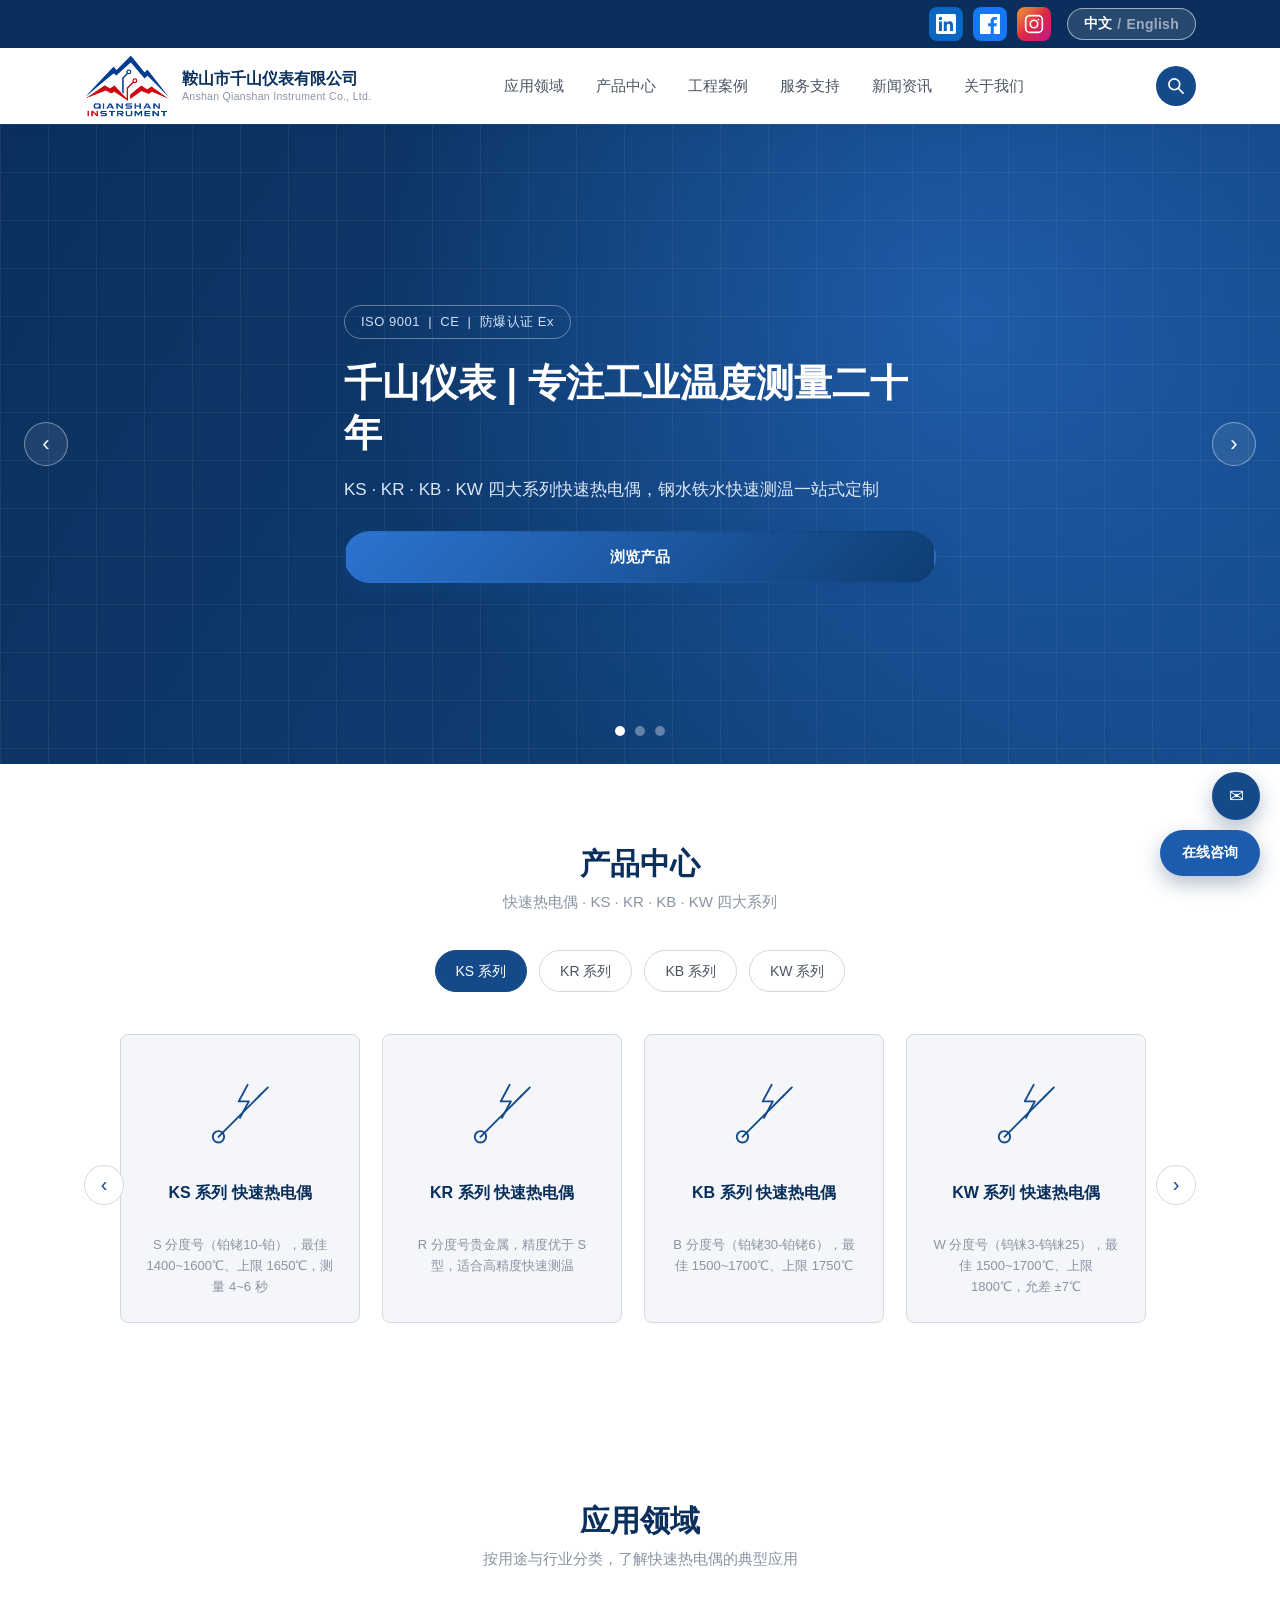
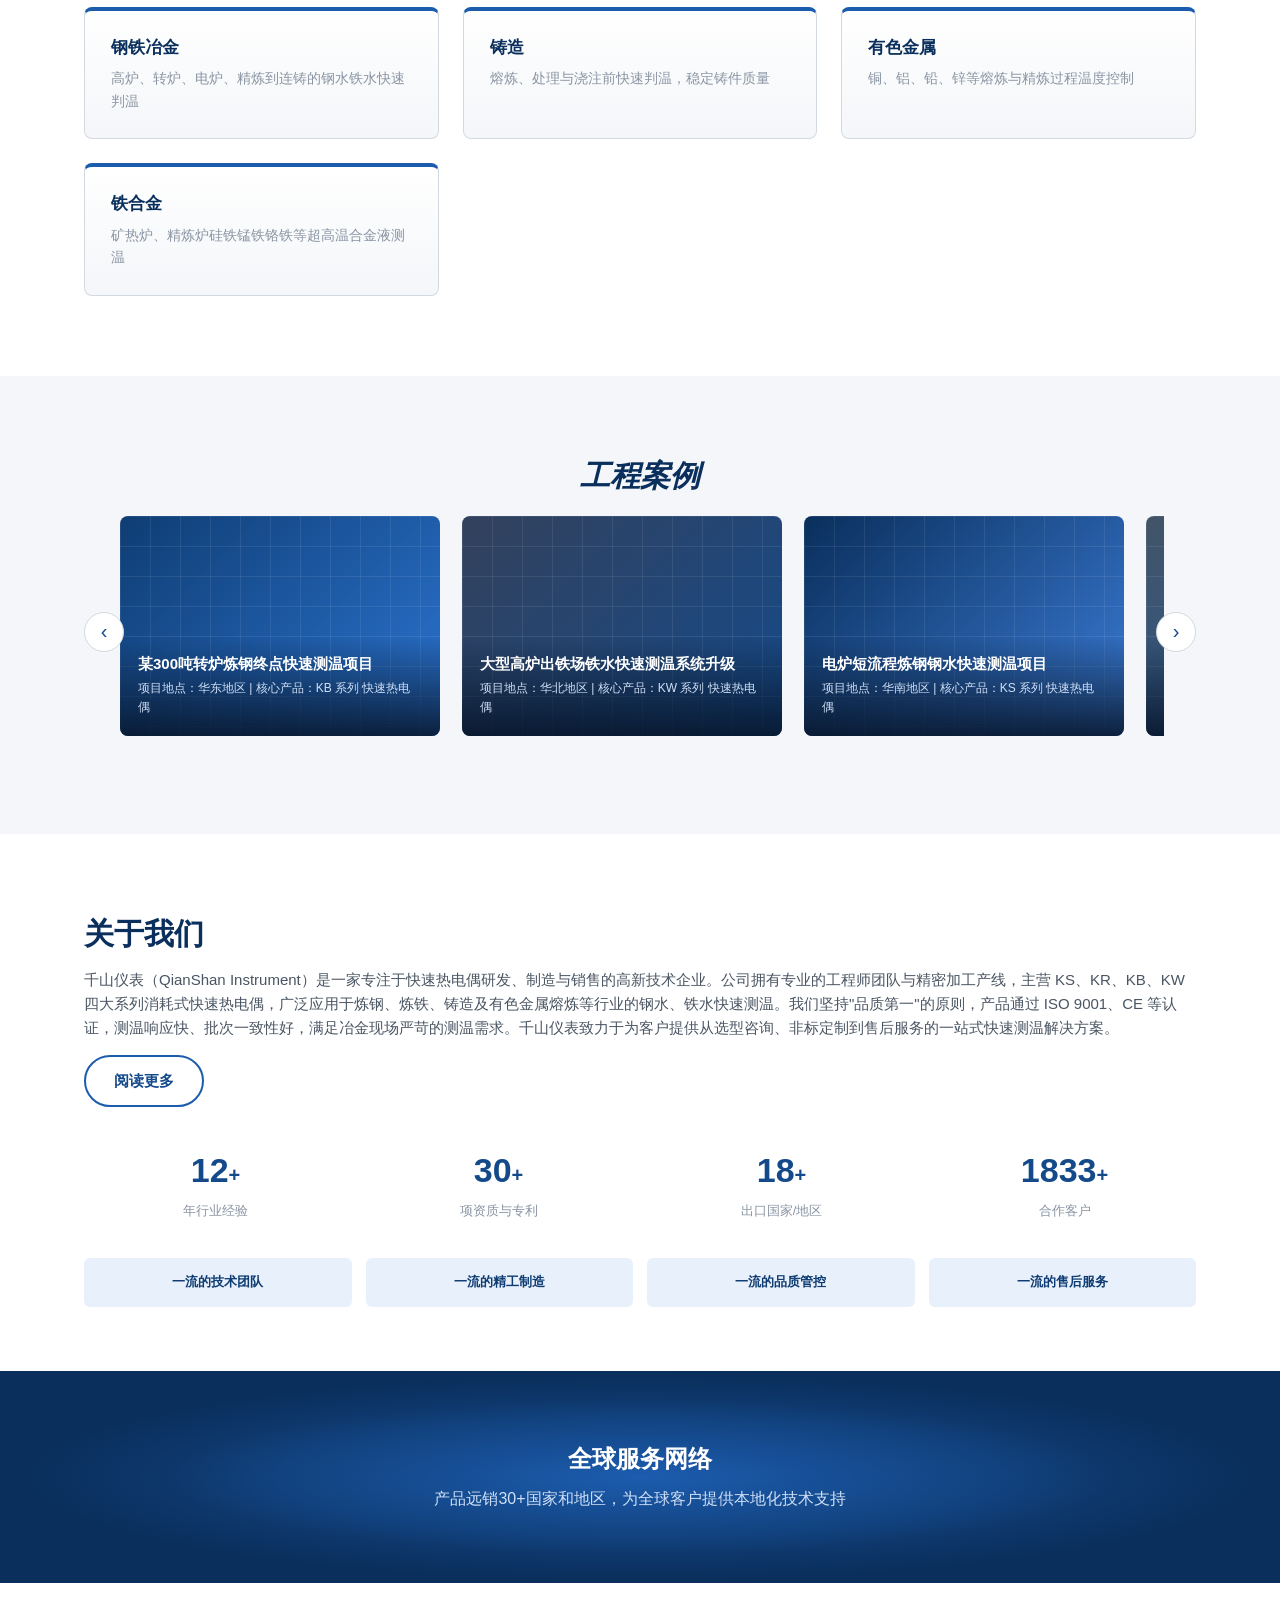
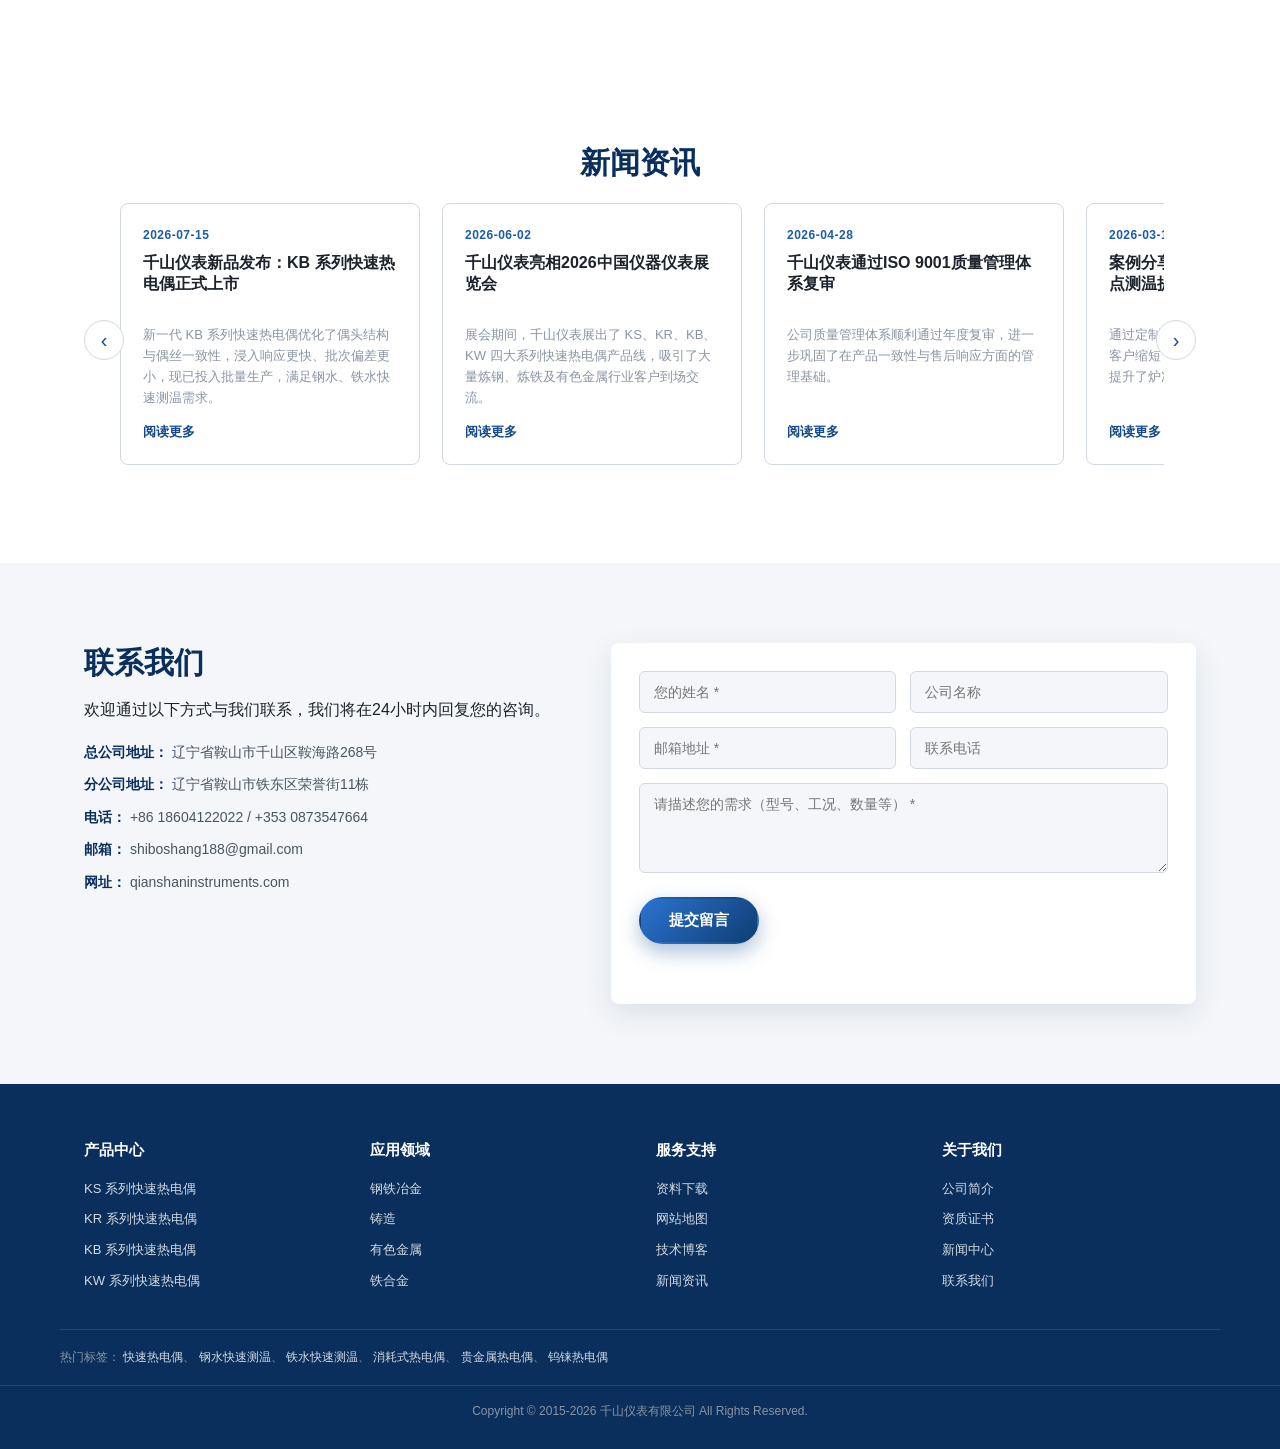
==== index.html @ fafbe15d "Products: model-numbered, expandable spec cards per series Rebuilds each series section on the Produ" ====
<!DOCTYPE html>
<html lang="zh" class="lang-zh">
<head>
<meta charset="UTF-8">
<meta name="viewport" content="width=device-width, initial-scale=1.0">
<title>千山仪表 QianShan Instrument | 快速热电偶·钢水铁水快速测温</title>
<meta name="description" content="千山仪表（QianShan Instrument）专注快速热电偶的研发、生产与销售，提供 KS、KR、KB、KW 四大系列消耗式快速热电偶，服务炼钢、炼铁、铸造及有色金属熔炼行业。">
<link rel="stylesheet" href="css/style.css">
</head>
<body>

<!-- ===== Top Utility Bar ===== -->
<div class="topbar">
  <div class="container topbar-inner">
    <div class="topbar-social">
      <a href="https://www.linkedin.com/in/spencer-shang-216276382" target="_blank" rel="noopener noreferrer" aria-label="LinkedIn" class="social-icon social-icon--linkedin">
        <svg viewBox="0 0 24 24"><path d="M20.447 20.452h-3.554v-5.569c0-1.328-.027-3.037-1.852-3.037-1.853 0-2.136 1.445-2.136 2.939v5.667H9.351V9h3.414v1.561h.046c.477-.9 1.637-1.85 3.37-1.85 3.601 0 4.267 2.37 4.267 5.455v6.286zM5.337 7.433c-1.144 0-2.063-.926-2.063-2.065 0-1.138.92-2.063 2.063-2.063 1.14 0 2.064.925 2.064 2.063 0 1.139-.925 2.065-2.064 2.065zm1.782 13.019H3.555V9h3.564v11.452zM22.225 0H1.771C.792 0 0 .774 0 1.729v20.542C0 23.227.792 24 1.771 24h20.451C23.2 24 24 23.227 24 22.271V1.729C24 .774 23.2 0 22.222 0h.003z"/></svg>
      </a>
      <a href="https://www.facebook.com/share/1HGcUnLSDd/?mibextid=wwXIfr" target="_blank" rel="noopener noreferrer" aria-label="Facebook" class="social-icon social-icon--facebook">
        <svg viewBox="0 0 24 24"><path d="M22.675 0h-21.35C.595 0 0 .592 0 1.32v21.359C0 23.408.595 24 1.325 24h11.495v-9.294H9.692v-3.622h3.128V8.413c0-3.1 1.893-4.788 4.659-4.788 1.325 0 2.463.099 2.795.143v3.24l-1.918.001c-1.504 0-1.795.715-1.795 1.763v2.313h3.587l-.467 3.622h-3.12V24h6.116C23.406 24 24 23.408 24 22.679V1.32C24 .592 23.406 0 22.675 0z"/></svg>
      </a>
      <a href="https://www.instagram.com/qianshaninstrument" target="_blank" rel="noopener noreferrer" aria-label="Instagram" class="social-icon social-icon--instagram">
        <svg viewBox="0 0 24 24"><rect x="2" y="2" width="20" height="20" rx="5" fill="none"/><circle cx="12" cy="12" r="4.5" fill="none"/><circle cx="17.3" cy="6.7" r="1.15" fill="#fff" stroke="none"/></svg>
      </a>
    </div>
    <button id="langToggle" class="lang-toggle" type="button" aria-label="Switch language / 切换语言">
      <span class="lang-toggle__zh">中文</span><span class="lang-toggle__sep">/</span><span class="lang-toggle__en">English</span>
    </button>
  </div>
</div>

<!-- ===== Header ===== -->
<header class="header" id="header">
  <div class="container header-inner">
    <a href="index.html" class="logo">
      <img src="images/logo-icon.png" alt="QianShan Instrument logo" class="logo-mark-img">
      <span class="logo-text">
        <strong>鞍山市千山仪表有限公司</strong>
        <small>Anshan Qianshan Instrument Co., Ltd.</small>
      </span>
    </a>

    <nav class="nav" id="mainNav">

      <div class="nav-item has-mega" data-mega="solutions">
        <a href="solutions.html"><span class="zh">应用领域</span><span class="en">Applications</span></a>
        <div class="mega-panel">
          <div class="container mega-inner">

            <ul class="mega-categories">
              <li class="is-active" data-cat="uses"><span class="zh">用途分类</span><span class="en">By Application</span></li>
              <li data-cat="steel"><span class="zh">钢铁冶金</span><span class="en">Iron &amp; Steel</span></li>
              <li data-cat="foundry"><span class="zh">铸造</span><span class="en">Foundry</span></li>
              <li data-cat="nonferrous"><span class="zh">有色金属</span><span class="en">Non-Ferrous</span></li>
              <li data-cat="ferroalloy"><span class="zh">铁合金</span><span class="en">Ferroalloy</span></li>
            </ul>
            <ul class="mega-sublist is-shown" data-panel="uses">
              <li><a href="solutions.html#uses"><span class="zh">出钢 / 出铁温度判定</span><span class="en">Tapping Temperature Check</span></a></li>
              <li><a href="solutions.html#uses"><span class="zh">精炼过程控温</span><span class="en">Refining Control</span></a></li>
              <li><a href="solutions.html#uses"><span class="zh">连铸浇注控温</span><span class="en">Continuous Casting Control</span></a></li>
              <li><a href="solutions.html#uses"><span class="zh">熔炼配料控温</span><span class="en">Melting &amp; Charge Control</span></a></li>
            </ul>
            <ul class="mega-sublist" data-panel="steel">
              <li><a href="solutions.html#steel"><span class="zh">转炉炼钢</span><span class="en">BOF Steelmaking</span></a></li>
              <li><a href="solutions.html#steel"><span class="zh">电炉炼钢</span><span class="en">EAF Steelmaking</span></a></li>
              <li><a href="solutions.html#steel"><span class="zh">炉外精炼</span><span class="en">Secondary Refining</span></a></li>
              <li><a href="solutions.html#steel"><span class="zh">高炉炼铁 / 连铸</span><span class="en">Ironmaking / Casting</span></a></li>
            </ul>
            <ul class="mega-sublist" data-panel="foundry">
              <li><a href="solutions.html#foundry"><span class="zh">熔炼炉测温</span><span class="en">Melting Furnace</span></a></li>
              <li><a href="solutions.html#foundry"><span class="zh">浇包测温</span><span class="en">Pouring Ladle</span></a></li>
              <li><a href="solutions.html#foundry"><span class="zh">球化 / 孕育处理</span><span class="en">Treatment Station</span></a></li>
            </ul>
            <ul class="mega-sublist" data-panel="nonferrous">
              <li><a href="solutions.html#nonferrous"><span class="zh">铜冶炼</span><span class="en">Copper Smelting</span></a></li>
              <li><a href="solutions.html#nonferrous"><span class="zh">铝熔炼</span><span class="en">Aluminium Melting</span></a></li>
              <li><a href="solutions.html#nonferrous"><span class="zh">铅锌冶炼</span><span class="en">Lead &amp; Zinc</span></a></li>
            </ul>
            <ul class="mega-sublist" data-panel="ferroalloy">
              <li><a href="solutions.html#ferroalloy"><span class="zh">矿热炉出炉测温</span><span class="en">SAF Tapping</span></a></li>
              <li><a href="solutions.html#ferroalloy"><span class="zh">精炼 / 浇注测温</span><span class="en">Refining &amp; Casting</span></a></li>
            </ul>
            <div class="mega-preview">
              <div class="mega-preview-item is-shown" data-panel="uses">
                <div class="mega-preview-visual"><svg viewBox="0 0 120 120"><use href="#icon-fast"></use></svg></div>
                <h4><span class="zh">用途分类</span><span class="en">By Application</span></h4>
                <p><span class="zh">一次性偶头浸入熔体，3~5 秒读取温度，用于关键工艺节点的温度判定</span><span class="en">A consumable tip is dipped into the melt for a 3–5s reading at key process points</span></p>
              </div>
              <div class="mega-preview-item" data-panel="steel">
                <div class="mega-preview-visual"><svg viewBox="0 0 120 120"><use href="#icon-fast"></use></svg></div>
                <h4><span class="zh">钢铁冶金</span><span class="en">Iron &amp; Steel</span></h4>
                <p><span class="zh">高炉、转炉、电炉、精炼到连铸，全流程钢水铁水快速判温</span><span class="en">Rapid readings across ironmaking, BOF/EAF steelmaking, refining and casting</span></p>
              </div>
              <div class="mega-preview-item" data-panel="foundry">
                <div class="mega-preview-visual"><svg viewBox="0 0 120 120"><use href="#icon-fast"></use></svg></div>
                <h4><span class="zh">铸造</span><span class="en">Foundry &amp; Casting</span></h4>
                <p><span class="zh">熔炼、处理与浇注前快速判温，稳定铸件质量、减少废品</span><span class="en">Quick readings during melting, treatment and before pouring to cut scrap</span></p>
              </div>
              <div class="mega-preview-item" data-panel="nonferrous">
                <div class="mega-preview-visual"><svg viewBox="0 0 120 120"><use href="#icon-fast"></use></svg></div>
                <h4><span class="zh">有色金属</span><span class="en">Non-Ferrous Metals</span></h4>
                <p><span class="zh">铜、铝、铅、锌等熔炼与精炼过程温度控制</span><span class="en">Temperature control during copper, aluminium, lead and zinc processing</span></p>
              </div>
              <div class="mega-preview-item" data-panel="ferroalloy">
                <div class="mega-preview-visual"><svg viewBox="0 0 120 120"><use href="#icon-fast"></use></svg></div>
                <h4><span class="zh">铁合金</span><span class="en">Ferroalloy</span></h4>
                <p><span class="zh">矿热炉、精炼炉硅铁锰铁铬铁等超高温合金液测温</span><span class="en">Ultra-high-temp readings on FeSi, FeMn and FeCr melts</span></p>
              </div>
            </div>

          </div>
        </div>
      </div>

      <div class="nav-item has-mega" data-mega="products">
        <a href="products.html"><span class="zh">产品中心</span><span class="en">Products</span></a>
        <div class="mega-panel">
          <div class="container mega-inner">

            <ul class="mega-categories">
              <li class="is-active" data-cat="ks"><span class="zh">KS 系列</span><span class="en">KS Series</span></li>
              <li data-cat="kr"><span class="zh">KR 系列</span><span class="en">KR Series</span></li>
              <li data-cat="kb"><span class="zh">KB 系列</span><span class="en">KB Series</span></li>
              <li data-cat="kw"><span class="zh">KW 系列</span><span class="en">KW Series</span></li>
            </ul>

            <ul class="mega-sublist is-shown" data-panel="ks">
              <li><a href="products.html#ks"><span class="zh">KS-602</span><span class="en">KS-602</span></a></li>
              <li><a href="products.html#ks"><span class="zh">KS-604</span><span class="en">KS-604</span></a></li>
            </ul>
            <ul class="mega-sublist" data-panel="kr">
              <li><a href="products.html#kr"><span class="zh">KR-602</span><span class="en">KR-602</span></a></li>
              <li><a href="products.html#kr"><span class="zh">KR-604</span><span class="en">KR-604</span></a></li>
              <li><a href="products.html#kr"><span class="zh">HR</span><span class="en">HR</span></a></li>
              <li><a href="products.html#kr"><span class="zh">OR</span><span class="en">OR</span></a></li>
            </ul>
            <ul class="mega-sublist" data-panel="kb">
              <li><a href="products.html#kb"><span class="zh">KB-602</span><span class="en">KB-602</span></a></li>
              <li><a href="products.html#kb"><span class="zh">KB-604</span><span class="en">KB-604</span></a></li>
            </ul>
            <ul class="mega-sublist" data-panel="kw">
              <li><a href="products.html#kw"><span class="zh">KW-602</span><span class="en">KW-602</span></a></li>
              <li><a href="products.html#kw"><span class="zh">KW-604</span><span class="en">KW-604</span></a></li>
            </ul>

            <div class="mega-preview">
              <div class="mega-preview-item is-shown" data-panel="ks">
                <div class="mega-preview-visual"><svg viewBox="0 0 120 120"><use href="#icon-fast"></use></svg></div>
                <h4><span class="zh">KS 系列 快速热电偶</span><span class="en">KS Series Fast-Response TC</span></h4>
                <p><span class="zh">铂铑10-铂（S 分度号），最佳 1400~1600℃、上限 1650℃，测量时间 4~6 秒</span><span class="en">Pt-10%Rh/Pt (Type S), optimal 1400–1600°C, max 1650°C, 4–6s reading</span></p>
              </div>
              <div class="mega-preview-item" data-panel="kr">
                <div class="mega-preview-visual"><svg viewBox="0 0 120 120"><use href="#icon-fast"></use></svg></div>
                <h4><span class="zh">KR 系列 快速热电偶</span><span class="en">KR Series Fast-Response TC</span></h4>
                <p><span class="zh">铂铑13-铂（R 分度号），最佳 1400~1600℃、上限 1650℃，精度优于 S 型；含 HR、OR 特种型号</span><span class="en">Pt-13%Rh/Pt (Type R), optimal 1400–1600°C, max 1650°C, plus special HR / OR models</span></p>
              </div>
              <div class="mega-preview-item" data-panel="kb">
                <div class="mega-preview-visual"><svg viewBox="0 0 120 120"><use href="#icon-fast"></use></svg></div>
                <h4><span class="zh">KB 系列 快速热电偶</span><span class="en">KB Series Fast-Response TC</span></h4>
                <p><span class="zh">铂铑30-铂铑6（B 分度号），最佳 1500~1700℃、上限 1750℃，可不用补偿导线</span><span class="en">Pt-30%Rh/Pt-6%Rh (Type B), optimal 1500–1700°C, max 1750°C</span></p>
              </div>
              <div class="mega-preview-item" data-panel="kw">
                <div class="mega-preview-visual"><svg viewBox="0 0 120 120"><use href="#icon-fast"></use></svg></div>
                <h4><span class="zh">KW 系列 快速热电偶</span><span class="en">KW Series Fast-Response TC</span></h4>
                <p><span class="zh">钨铼3-钨铼25（W 分度号），最佳 1500~1700℃、上限 1800℃，允差 ±7℃</span><span class="en">WRe3–WRe25 (Type W), optimal 1500–1700°C, max 1800°C, tolerance ±7°C</span></p>
              </div>
            </div>

          </div>
        </div>
      </div>

      <div class="nav-item has-simple" data-simple="showcase">
        <a href="showcase.html"><span class="zh">工程案例</span><span class="en">Showcase</span></a>
        <div class="simple-panel">
          <div class="container">
            <div class="simple-links">
              <a href="showcase.html#power"><span class="zh">转炉炼钢案例</span><span class="en">BOF Steelmaking</span></a>
              <a href="showcase.html#metallurgy"><span class="zh">高炉炼铁案例</span><span class="en">Blast-Furnace Ironmaking</span></a>
              <a href="showcase.html#petrochem"><span class="zh">电炉炼钢案例</span><span class="en">EAF Steelmaking</span></a>
              <a href="showcase.html#cement"><span class="zh">连铸案例</span><span class="en">Continuous Casting</span></a>
              <a href="showcase.html#glass"><span class="zh">有色金属案例</span><span class="en">Non-Ferrous Metals</span></a>
            </div>
          </div>
        </div>
      </div>
      <div class="nav-item has-simple" data-simple="service">
        <a href="service.html"><span class="zh">服务支持</span><span class="en">Service&amp;Support</span></a>
        <div class="simple-panel">
          <div class="container">
            <div class="icon-links">
              <a href="service.html">
                <span class="icon-links-icon"><svg viewBox="0 0 40 40"><path d="M8 14 h24 v14 h-16 l-6 6 v-6 h-2 z" fill="none" stroke-linejoin="round"/></svg></span>
                <span class="zh">选型支持</span><span class="en">Selection Support</span>
              </a>
              <a href="service.html#downloads">
                <span class="icon-links-icon"><svg viewBox="0 0 40 40"><path d="M20 6 v18 M13 17 l7 7 l7-7 M8 30 h24" fill="none" stroke-linecap="round" stroke-linejoin="round"/></svg></span>
                <span class="zh">资料下载</span><span class="en">Downloads</span>
              </a>
              <a href="service.html#contact">
                <span class="icon-links-icon"><svg viewBox="0 0 40 40"><rect x="5" y="10" width="30" height="20" rx="2" fill="none"/><path d="M5 12 l15 10 l15-10" fill="none" stroke-linecap="round" stroke-linejoin="round"/></svg></span>
                <span class="zh">联系我们</span><span class="en">Contact Us</span>
              </a>
            </div>
          </div>
        </div>
      </div>
      <div class="nav-item has-simple" data-simple="news">
        <a href="news.html"><span class="zh">新闻资讯</span><span class="en">News</span></a>
        <div class="simple-panel">
          <div class="container">
            <div class="simple-links">
              <a href="news.html"><span class="zh">公司新闻</span><span class="en">Company News</span></a>
              <a href="news.html"><span class="zh">展会动态</span><span class="en">Exhibitions</span></a>
              <a href="news.html"><span class="zh">案例分享</span><span class="en">Case Sharing</span></a>
            </div>
          </div>
        </div>
      </div>
      <div class="nav-item has-simple" data-simple="about">
        <a href="about.html"><span class="zh">关于我们</span><span class="en">About Us</span></a>
        <div class="simple-panel">
          <div class="container">
            <div class="simple-links">
              <a href="about.html"><span class="zh">公司简介</span><span class="en">Company Profile</span></a>
              <a href="about.html#advantages"><span class="zh">企业优势</span><span class="en">Why QianShan</span></a>
              <a href="about.html#certificates"><span class="zh">资质证书</span><span class="en">Certificates</span></a>
              <a href="service.html#contact"><span class="zh">联系我们</span><span class="en">Contact Us</span></a>
            </div>
          </div>
        </div>
      </div>
    </nav>

    <button id="searchToggle" class="search-toggle" aria-label="Search" type="button">
      <svg viewBox="0 0 24 24"><circle cx="10" cy="10" r="6.5" fill="none" stroke="currentColor" stroke-width="2"/><line x1="15" y1="15" x2="20.5" y2="20.5" stroke="currentColor" stroke-width="2" stroke-linecap="round"/></svg>
    </button>

    <button id="menuToggle" class="menu-toggle" aria-label="Menu">
      <span></span><span></span><span></span>
    </button>
  </div>
</header>

<div class="search-panel" id="searchPanel">
  <div class="container">
    <div class="search-box">
      <input type="text" id="searchInput" data-zh-placeholder="搜索产品、方案、页面..." data-en-placeholder="Search products, solutions, pages..." autocomplete="off">
      <button id="searchClose" type="button" aria-label="Close">&times;</button>
    </div>
    <div class="search-results" id="searchResults"></div>
  </div>
</div>

<div id="top"></div>

<!-- ===== Hero ===== -->
<section class="hero" id="hero">
  <div class="hero-slides" id="heroSlides">
    <div class="hero-slide is-active">
      <div class="hero-bg hero-bg--1"></div>
      <div class="container hero-content">
        <p class="hero-badge zh">ISO 9001 &nbsp;|&nbsp; CE &nbsp;|&nbsp; 防爆认证 Ex</p>
        <p class="hero-badge en">ISO 9001 &nbsp;|&nbsp; CE &nbsp;|&nbsp; Explosion-Proof Certified</p>
        <h1><span class="zh">千山仪表 | 专注工业温度测量二十年</span><span class="en">QianShan Instrument | Two Decades in Industrial Temperature Sensing</span></h1>
        <p class="hero-sub zh">KS · KR · KB · KW 四大系列快速热电偶，钢水铁水快速测温一站式定制</p>
        <p class="hero-sub en">KS · KR · KB · KW Fast-Response Thermocouples — One-Stop Custom Manufacturing for Molten-Metal Measurement</p>
        <a href="#products" class="btn btn-primary"><span class="zh">浏览产品</span><span class="en">View Products</span></a>
      </div>
    </div>
    <div class="hero-slide">
      <div class="hero-bg hero-bg--2"></div>
      <div class="container hero-content">
        <p class="hero-badge zh">高温 · 高压 · 强腐蚀环境适用</p>
        <p class="hero-badge en">Built for High Temperature, High Pressure & Corrosive Environments</p>
        <h1><span class="zh">从传感器到系统，全面覆盖测温需求</span><span class="en">From Sensors to Systems — Complete Temperature Solutions</span></h1>
        <p class="hero-sub zh">服务炼钢、炼铁、铸造、有色金属熔炼等行业客户</p>
        <p class="hero-sub en">Trusted by clients in steelmaking, ironmaking, foundry & non-ferrous smelting</p>
        <a href="#solutions" class="btn btn-primary"><span class="zh">了解应用领域</span><span class="en">Explore Applications</span></a>
      </div>
    </div>
    <div class="hero-slide">
      <div class="hero-bg hero-bg--3"></div>
      <div class="container hero-content">
        <p class="hero-badge zh">支持非标定制 · 72小时快速出图</p>
        <p class="hero-badge en">Custom Specs Supported · 72-Hour Drawing Turnaround</p>
        <h1><span class="zh">按需定制，精准匹配您的工况</span><span class="en">Engineered to Match Your Exact Process Conditions</span></h1>
        <p class="hero-sub zh">专业工程师团队，提供选型与技术支持</p>
        <p class="hero-sub en">Dedicated engineering team for selection guidance & technical support</p>
        <a href="#service" class="btn btn-primary"><span class="zh">联系工程师</span><span class="en">Contact an Engineer</span></a>
      </div>
    </div>
  </div>
  <div class="hero-dots" id="heroDots"></div>
  <button class="hero-arrow hero-arrow--prev" id="heroPrev" aria-label="Previous">&#8249;</button>
  <button class="hero-arrow hero-arrow--next" id="heroNext" aria-label="Next">&#8250;</button>
</section>

<!-- ===== Product Category Strip + Carousel ===== -->
<section class="section products" id="products">
  <div class="container">
    <h2 class="section-title"><span class="zh">产品中心</span><span class="en">Products</span></h2>
    <p class="section-sub zh">快速热电偶 · KS · KR · KB · KW 四大系列</p>
    <p class="section-sub en">Fast-Response Thermocouples · KS · KR · KB · KW Series</p>

    <div class="tag-strip">
      <span class="tag is-active">
        <span class="zh">KS 系列</span><span class="en">KS Series</span>
      </span>
      <span class="tag"><span class="zh">KR 系列</span><span class="en">KR Series</span></span>
      <span class="tag"><span class="zh">KB 系列</span><span class="en">KB Series</span></span>
      <span class="tag"><span class="zh">KW 系列</span><span class="en">KW Series</span></span>
    </div>

    <div class="carousel" id="productCarousel">
      <button class="carousel-arrow carousel-arrow--prev" data-target="productTrack" aria-label="Previous">&#8249;</button>
      <div class="carousel-track" id="productTrack">

        <article class="product-card">
          <div class="product-thumb"><svg viewBox="0 0 120 120"><use href="#icon-fast"></use></svg></div>
          <h3><span class="zh">KS 系列 快速热电偶</span><span class="en">KS Series Fast-Response TC</span></h3>
          <p class="zh">S 分度号（铂铑10-铂），最佳 1400~1600℃、上限 1650℃，测量 4~6 秒</p>
          <p class="en">Type S (Pt-10%Rh/Pt), optimal 1400–1600°C, max 1650°C, 4–6s reading</p>
        </article>

        <article class="product-card">
          <div class="product-thumb"><svg viewBox="0 0 120 120"><use href="#icon-fast"></use></svg></div>
          <h3><span class="zh">KR 系列 快速热电偶</span><span class="en">KR Series Fast-Response TC</span></h3>
          <p class="zh">R 分度号贵金属，精度优于 S 型，适合高精度快速测温</p>
          <p class="en">Type R element, higher accuracy than Type S</p>
        </article>

        <article class="product-card">
          <div class="product-thumb"><svg viewBox="0 0 120 120"><use href="#icon-fast"></use></svg></div>
          <h3><span class="zh">KB 系列 快速热电偶</span><span class="en">KB Series Fast-Response TC</span></h3>
          <p class="zh">B 分度号（铂铑30-铂铑6），最佳 1500~1700℃、上限 1750℃</p>
          <p class="en">Type B (Pt-30%Rh/Pt-6%Rh), optimal 1500–1700°C, max 1750°C</p>
        </article>

        <article class="product-card">
          <div class="product-thumb"><svg viewBox="0 0 120 120"><use href="#icon-fast"></use></svg></div>
          <h3><span class="zh">KW 系列 快速热电偶</span><span class="en">KW Series Fast-Response TC</span></h3>
          <p class="zh">W 分度号（钨铼3-钨铼25），最佳 1500~1700℃、上限 1800℃，允差 ±7℃</p>
          <p class="en">Type W (WRe3–WRe25), optimal 1500–1700°C, max 1800°C, tolerance ±7°C</p>
        </article>

      </div>
      <button class="carousel-arrow carousel-arrow--next" data-target="productTrack" aria-label="Next">&#8250;</button>
    </div>
  </div>
</section>

<!-- Inline SVG icon defs (industrial line-art style) -->
<svg width="0" height="0" style="position:absolute" aria-hidden="true">
  <defs>
    <g id="icon-armored">
      <rect x="15" y="52" width="70" height="16" rx="4"/>
      <rect x="85" y="48" width="20" height="24" rx="3"/>
      <circle cx="105" cy="60" r="6"/>
    </g>
    <g id="icon-assembly">
      <rect x="20" y="54" width="55" height="12" rx="3"/>
      <polygon points="75,40 95,60 75,80"/>
      <rect x="10" y="48" width="10" height="24" rx="2"/>
    </g>
    <g id="icon-rtd">
      <circle cx="60" cy="60" r="34" fill="none" stroke-width="6"/>
      <path d="M60 40 v40 M45 60 h30" stroke-width="6" fill="none"/>
    </g>
    <g id="icon-transmitter">
      <rect x="30" y="30" width="60" height="40" rx="6"/>
      <rect x="45" y="70" width="30" height="18" rx="3"/>
      <path d="M40 45 h40 M40 55 h40" stroke-width="4" fill="none"/>
    </g>
    <g id="icon-hightemp">
      <path d="M60 20 c-14 20 -14 30 0 40 c14 -10 14 -20 0 -40 Z"/>
      <rect x="52" y="55" width="16" height="35" rx="6"/>
      <ellipse cx="60" cy="95" rx="18" ry="8"/>
    </g>
    <g id="icon-thermowell">
      <rect x="50" y="18" width="20" height="60" rx="4"/>
      <polygon points="50,78 70,78 60,100"/>
      <rect x="42" y="12" width="36" height="10" rx="3"/>
    </g>
    <g id="icon-fast"><path d="M26 96 L90 32" stroke-linecap="round"/><path d="M90 32 L104 18" stroke-linecap="round"/><circle cx="26" cy="96" r="9"/><path d="M72 14 L58 40 L74 40 L60 66" stroke-linejoin="round" stroke-linecap="round"/></g>
  </defs>
</svg>

<!-- ===== Solutions ===== -->
<section class="section solutions" id="solutions">
  <div class="container">
    <h2 class="section-title"><span class="zh">应用领域</span><span class="en">Applications</span></h2>
    <p class="section-sub zh">按用途与行业分类，了解快速热电偶的典型应用</p>
    <p class="section-sub en">Typical uses of fast-response thermocouples, organized by application and industry</p>

    <div class="solution-grid">
      <div class="solution-card">
        <h3><span class="zh">钢铁冶金</span><span class="en">Iron & Steel</span></h3>
        <p class="zh">高炉、转炉、电炉、精炼到连铸的钢水铁水快速判温</p>
        <p class="en">Rapid readings across ironmaking, BOF/EAF steelmaking, refining and casting</p>
      </div>
      <div class="solution-card">
        <h3><span class="zh">铸造</span><span class="en">Foundry & Casting</span></h3>
        <p class="zh">熔炼、处理与浇注前快速判温，稳定铸件质量</p>
        <p class="en">Quick readings during melting, treatment and before pouring</p>
      </div>
      <div class="solution-card">
        <h3><span class="zh">有色金属</span><span class="en">Non-Ferrous Metals</span></h3>
        <p class="zh">铜、铝、铅、锌等熔炼与精炼过程温度控制</p>
        <p class="en">Temperature control in copper, aluminium, lead and zinc processing</p>
      </div>
      <div class="solution-card">
        <h3><span class="zh">铁合金</span><span class="en">Ferroalloy</span></h3>
        <p class="zh">矿热炉、精炼炉硅铁锰铁铬铁等超高温合金液测温</p>
        <p class="en">Ultra-high-temp readings on FeSi, FeMn and FeCr melts</p>
      </div>
    </div>
  </div>
</section>

<!-- ===== Showcase / Projects ===== -->
<section class="section showcase" id="showcase">
  <div class="container">
    <h2 class="section-title serif"><span class="zh">工程案例</span><span class="en">Our Projects</span></h2>

    <div class="carousel" id="projectCarousel">
      <button class="carousel-arrow carousel-arrow--prev" data-target="projectTrack" aria-label="Previous">&#8249;</button>
      <div class="carousel-track" id="projectTrack">

        <article class="project-card">
          <div class="project-media project-media--1"></div>
          <div class="project-overlay">
            <h3><span class="zh">某300吨转炉炼钢终点快速测温项目</span><span class="en">300t BOF Steelmaking Endpoint Measurement</span></h3>
            <p class="zh">项目地点：华东地区 | 核心产品：KB 系列 快速热电偶</p>
            <p class="en">Location: East China | Core Product: KB Series Fast-Response TC</p>
          </div>
        </article>

        <article class="project-card">
          <div class="project-media project-media--2"></div>
          <div class="project-overlay">
            <h3><span class="zh">大型高炉出铁场铁水快速测温系统升级</span><span class="en">Blast Furnace Cast House Hot-Metal Sensing Upgrade</span></h3>
            <p class="zh">项目地点：华北地区 | 核心产品：KW 系列 快速热电偶</p>
            <p class="en">Location: North China | Core Product: KW Series Fast-Response TC</p>
          </div>
        </article>

        <article class="project-card">
          <div class="project-media project-media--3"></div>
          <div class="project-overlay">
            <h3><span class="zh">电炉短流程炼钢钢水快速测温项目</span><span class="en">EAF Short-Process Molten Steel Sensing</span></h3>
            <p class="zh">项目地点：华南地区 | 核心产品：KS 系列 快速热电偶</p>
            <p class="en">Location: South China | Core Product: KS Series Fast-Response TC</p>
          </div>
        </article>

        <article class="project-card">
          <div class="project-media project-media--4"></div>
          <div class="project-overlay">
            <h3><span class="zh">连铸中间包钢水温度抽测方案</span><span class="en">Tundish Molten Steel Spot-Check Solution</span></h3>
            <p class="zh">项目地点：西南地区 | 核心产品：KR 系列 快速热电偶</p>
            <p class="en">Location: Southwest China | Core Product: KR Series Fast-Response TC</p>
          </div>
        </article>

        <article class="project-card">
          <div class="project-media project-media--5"></div>
          <div class="project-overlay">
            <h3><span class="zh">铜冶炼转炉熔体快速测温项目</span><span class="en">Copper Converter Melt Sensing Project</span></h3>
            <p class="zh">项目地点：华中地区 | 核心产品：KR 系列 快速热电偶</p>
            <p class="en">Location: Central China | Core Product: KR Series Fast-Response TC</p>
          </div>
        </article>

      </div>
      <button class="carousel-arrow carousel-arrow--next" data-target="projectTrack" aria-label="Next">&#8250;</button>
    </div>
  </div>
</section>

<!-- ===== About Us ===== -->
<section class="section about" id="about">
  <div class="container about-grid">
    <div class="about-copy">
      <h2 class="section-title"><span class="zh">关于我们</span><span class="en">About Us</span></h2>
      <p class="zh">千山仪表（QianShan Instrument）是一家专注于快速热电偶研发、制造与销售的高新技术企业。公司拥有专业的工程师团队与精密加工产线，主营 KS、KR、KB、KW 四大系列消耗式快速热电偶，广泛应用于炼钢、炼铁、铸造及有色金属熔炼等行业的钢水、铁水快速测温。我们坚持"品质第一"的原则，产品通过 ISO 9001、CE 等认证，测温响应快、批次一致性好，满足冶金现场严苛的测温需求。千山仪表致力于为客户提供从选型咨询、非标定制到售后服务的一站式快速测温解决方案。</p>
      <p class="en">QianShan Instrument is a high-tech enterprise dedicated to the R&D, manufacturing, and sales of fast-response thermocouples. Backed by an experienced engineering team and precision production lines, we specialize in the KS, KR, KB and KW series of consumable fast-response thermocouples, widely used for molten steel and iron measurement across steelmaking, ironmaking, foundry and non-ferrous smelting. Guided by a "Quality First" principle, our products are certified to ISO 9001 and CE standards, delivering fast readings and consistent batch quality for demanding metallurgical sites. QianShan Instrument is committed to providing a one-stop fast-measurement solution — from selection consulting and custom engineering to after-sales support.</p>
      <a href="about.html" class="btn btn-outline"><span class="zh">阅读更多</span><span class="en">Read More</span></a>

      <div class="stats-row">
        <div class="stat"><strong class="counter" data-count="20">0</strong><span>+</span><p class="zh">年行业经验</p><p class="en">Years in Industry</p></div>
        <div class="stat"><strong class="counter" data-count="50">0</strong><span>+</span><p class="zh">项资质与专利</p><p class="en">Certifications & Patents</p></div>
        <div class="stat"><strong class="counter" data-count="30">0</strong><span>+</span><p class="zh">出口国家/地区</p><p class="en">Export Regions</p></div>
        <div class="stat"><strong class="counter" data-count="3000">0</strong><span>+</span><p class="zh">合作客户</p><p class="en">Clients Served</p></div>
      </div>

      <div class="pillar-row">
        <div class="pillar"><span class="zh">一流的技术团队</span><span class="en">First-Class Engineering Team</span></div>
        <div class="pillar"><span class="zh">一流的精工制造</span><span class="en">First-Class Manufacturing</span></div>
        <div class="pillar"><span class="zh">一流的品质管控</span><span class="en">First-Class Quality Control</span></div>
        <div class="pillar"><span class="zh">一流的售后服务</span><span class="en">First-Class Service</span></div>
      </div>
    </div>
  </div>

  <div class="global-band">
    <canvas class="global-map" id="globalMap" aria-hidden="true"></canvas>
    <div class="container global-inner">
      <h3><span class="zh">全球服务网络</span><span class="en">Global Service Network</span></h3>
      <p class="zh">产品远销30+国家和地区，为全球客户提供本地化技术支持</p>
      <p class="en">Exporting to 30+ countries and regions, with localized technical support worldwide</p>
    </div>
  </div>
</section>

<!-- ===== News ===== -->
<section class="section news" id="news">
  <div class="container">
    <h2 class="section-title"><span class="zh">新闻资讯</span><span class="en">Latest News</span></h2>

    <div class="carousel" id="newsCarousel">
      <button class="carousel-arrow carousel-arrow--prev" data-target="newsTrack" aria-label="Previous">&#8249;</button>
      <div class="carousel-track" id="newsTrack">

        <article class="news-card">
          <div class="news-date">2026-07-15</div>
          <h3><span class="zh">千山仪表新品发布：KB 系列快速热电偶正式上市</span><span class="en">New Launch: KB Series Fast-Response Thermocouple</span></h3>
          <p class="zh">新一代 KB 系列快速热电偶优化了偶头结构与偶丝一致性，浸入响应更快、批次偏差更小，现已投入批量生产，满足钢水、铁水快速测温需求。</p>
          <p class="en">The new-generation KB series improves tip structure and wire consistency for faster immersion response and tighter batch tolerance, now in mass production for molten steel and iron measurement.</p>
          <a href="#" class="read-more"><span class="zh">阅读更多</span><span class="en">Read More</span></a>
        </article>

        <article class="news-card">
          <div class="news-date">2026-06-02</div>
          <h3><span class="zh">千山仪表亮相2026中国仪器仪表展览会</span><span class="en">QianShan Instrument at China Instrumentation Expo 2026</span></h3>
          <p class="zh">展会期间，千山仪表展出了 KS、KR、KB、KW 四大系列快速热电偶产品线，吸引了大量炼钢、炼铁及有色金属行业客户到场交流。</p>
          <p class="en">QianShan Instrument showcased its KS, KR, KB and KW fast-response thermocouple series, drawing strong interest from steelmaking, ironmaking and non-ferrous sector visitors.</p>
          <a href="#" class="read-more"><span class="zh">阅读更多</span><span class="en">Read More</span></a>
        </article>

        <article class="news-card">
          <div class="news-date">2026-04-28</div>
          <h3><span class="zh">千山仪表通过ISO 9001质量管理体系复审</span><span class="en">QianShan Instrument Renews ISO 9001 Certification</span></h3>
          <p class="zh">公司质量管理体系顺利通过年度复审，进一步巩固了在产品一致性与售后响应方面的管理基础。</p>
          <p class="en">Our quality management system passed its annual review, reinforcing consistency in manufacturing and after-sales response.</p>
          <a href="#" class="read-more"><span class="zh">阅读更多</span><span class="en">Read More</span></a>
        </article>

        <article class="news-card">
          <div class="news-date">2026-03-10</div>
          <h3><span class="zh">案例分享：助力某钢厂转炉炼钢终点测温提效</span><span class="en">Case Study: Faster Endpoint Measurement for a Steel Plant's BOF</span></h3>
          <p class="zh">通过定制化 KB 系列快速热电偶方案，帮助客户缩短了终点测温时间、降低了废偶率，提升了炉次节奏。</p>
          <p class="en">A custom KB series fast-response thermocouple solution shortened endpoint measurement time, cut probe waste, and improved heat-to-heat cadence.</p>
          <a href="#" class="read-more"><span class="zh">阅读更多</span><span class="en">Read More</span></a>
        </article>

      </div>
      <button class="carousel-arrow carousel-arrow--next" data-target="newsTrack" aria-label="Next">&#8250;</button>
    </div>
  </div>
</section>

<!-- ===== Contact ===== -->
<section class="section contact" id="service">
  <div class="container contact-grid">
    <div class="contact-info">
      <h2 class="section-title"><span class="zh">联系我们</span><span class="en">Contact Us</span></h2>
      <p class="zh">欢迎通过以下方式与我们联系，我们将在24小时内回复您的咨询。</p>
      <p class="en">Feel free to reach us through any of the channels below — we'll respond within 24 hours.</p>
      <ul class="contact-list">
        <li><strong class="zh">总公司地址：</strong><strong class="en">HQ Address:</strong> <span class="zh">辽宁省鞍山市千山区鞍海路268号</span><span class="en">No. 268 Anhai Road, Qianshan District, Anshan, Liaoning, China</span></li>
        <li><strong class="zh">分公司地址：</strong><strong class="en">Branch Address:</strong> <span class="zh">辽宁省鞍山市铁东区荣誉街11栋</span><span class="en">Building 11, Rongyu Street, Tiedong District, Anshan, Liaoning, China</span></li>
        <li><strong class="zh">电话：</strong><strong class="en">Tel:</strong> <span>+86 18604122022</span> / <span>+353 0873547664</span></li>
        <li><strong class="zh">邮箱：</strong><strong class="en">Email:</strong> <span>shiboshang188@gmail.com</span></li>
        <li><strong class="zh">网址：</strong><strong class="en">Website:</strong> <a href="https://qianshaninstruments.com/" target="_blank" rel="noopener">qianshaninstruments.com</a></li>
      </ul>
    </div>

    <form class="contact-form" id="contactForm">
      <div class="form-row">
        <input type="text" name="name" required data-zh-placeholder="您的姓名 *" data-en-placeholder="Your Name *">
        <input type="text" name="company" data-zh-placeholder="公司名称" data-en-placeholder="Company">
      </div>
      <div class="form-row">
        <input type="email" name="email" required data-zh-placeholder="邮箱地址 *" data-en-placeholder="Email Address *">
        <input type="tel" name="phone" data-zh-placeholder="联系电话" data-en-placeholder="Phone Number">
      </div>
      <textarea name="message" rows="4" required data-zh-placeholder="请描述您的需求（型号、工况、数量等） *" data-en-placeholder="Tell us your requirements (model, conditions, quantity, etc.) *"></textarea>
      <button type="submit" class="btn btn-primary"><span class="zh">提交留言</span><span class="en">Send Message</span></button>
      <p class="form-note" id="formNote"></p>
    </form>
  </div>
</section>

<!-- ===== Footer ===== -->
<footer class="footer">
  <div class="container footer-grid">
    <div class="footer-col">
      <h4><span class="zh">产品中心</span><span class="en">Products</span></h4>
      <a href="products.html#ks"><span class="zh">KS 系列快速热电偶</span><span class="en">KS Series</span></a>
      <a href="products.html#kr"><span class="zh">KR 系列快速热电偶</span><span class="en">KR Series</span></a>
      <a href="products.html#kb"><span class="zh">KB 系列快速热电偶</span><span class="en">KB Series</span></a>
      <a href="products.html#kw"><span class="zh">KW 系列快速热电偶</span><span class="en">KW Series</span></a>
    </div>
    <div class="footer-col">
      <h4><span class="zh">应用领域</span><span class="en">Applications</span></h4>
      <a href="solutions.html#steel"><span class="zh">钢铁冶金</span><span class="en">Iron &amp; Steel</span></a>
      <a href="solutions.html#foundry"><span class="zh">铸造</span><span class="en">Foundry</span></a>
      <a href="solutions.html#nonferrous"><span class="zh">有色金属</span><span class="en">Non-Ferrous</span></a>
      <a href="solutions.html#ferroalloy"><span class="zh">铁合金</span><span class="en">Ferroalloy</span></a>
    </div>
    <div class="footer-col">
      <h4><span class="zh">服务支持</span><span class="en">Service&amp;Support</span></h4>
      <a href="service.html#downloads"><span class="zh">资料下载</span><span class="en">Downloads</span></a>
      <a href="service.html#sitemap"><span class="zh">网站地图</span><span class="en">Sitemap</span></a>
      <a href="service.html#blog"><span class="zh">技术博客</span><span class="en">Blog</span></a>
      <a href="news.html"><span class="zh">新闻资讯</span><span class="en">News</span></a>
    </div>
    <div class="footer-col">
      <h4><span class="zh">关于我们</span><span class="en">About Us</span></h4>
      <a href="about.html"><span class="zh">公司简介</span><span class="en">Profile</span></a>
      <a href="about.html#certificates"><span class="zh">资质证书</span><span class="en">Certificates</span></a>
      <a href="news.html"><span class="zh">新闻中心</span><span class="en">News Center</span></a>
      <a href="service.html#contact"><span class="zh">联系我们</span><span class="en">Contact</span></a>
    </div>
  </div>

  <div class="container footer-tags">
    <span class="zh">热门标签：</span><span class="en">Hot Tags:</span>
    <a href="products.html#ks"><span class="zh">快速热电偶</span><span class="en">Fast-Response TC</span></a>
    <a href="products.html#kb"><span class="zh">钢水快速测温</span><span class="en">Molten Steel Sensing</span></a>
    <a href="products.html#kw"><span class="zh">铁水快速测温</span><span class="en">Molten Iron Sensing</span></a>
    <a href="products.html#ks"><span class="zh">消耗式热电偶</span><span class="en">Consumable-Tip TC</span></a>
    <a href="products.html#kr"><span class="zh">贵金属热电偶</span><span class="en">Precious-Metal TC</span></a>
    <a href="products.html#kw"><span class="zh">钨铼热电偶</span><span class="en">Tungsten-Rhenium TC</span></a>
  </div>

  <div class="footer-bottom">
    <p>Copyright &copy; 2015-2026 <span class="zh">千山仪表有限公司</span><span class="en">QianShan Instrument Co., Ltd.</span> All Rights Reserved.</p>
  </div>
</footer>

<!-- ===== Quote Request Widget ===== -->
<div class="quote-widget" id="quoteWidget">
  <div class="quote-header">
    <span>&#9998; <span class="zh">索取免费报价</span><span class="en">Get a Free Quote</span></span>
    <button class="quote-close" id="quoteClose" aria-label="Close" type="button">&times;</button>
  </div>
  <div class="quote-body">
    <p class="zh">如果您在使用网站或产品过程中遇到任何问题，请留言或提出建议，我们将尽快回复！感谢您的关注！</p>
    <p class="en">If you run into any issue with our website or products, please leave a message or suggestion — we'll reply as soon as possible. Thank you for your interest!</p>
    <form id="quoteForm">
      <input type="email" name="email" required data-zh-placeholder="电子邮件" data-en-placeholder="Email">
      <input type="tel" name="phone" data-zh-placeholder="电话" data-en-placeholder="Phone">
      <textarea name="message" rows="4" data-zh-placeholder="信息" data-en-placeholder="Message"></textarea>
      <button type="submit" class="btn btn-primary quote-submit">&#10148; <span class="zh">发送消息</span><span class="en">Send Message</span></button>
      <p class="form-note" id="quoteNote"></p>
    </form>
  </div>
</div>

<!-- ===== Floating Buttons ===== -->
<div class="floating-buttons">
  <button id="quoteToggle" class="fab fab-mail" aria-label="Get a quote" type="button">&#9993;</button>
  <button type="button" id="chatToggle" class="fab fab-chat"><span class="zh">在线咨询</span><span class="en">Chat Now</span></button>
  <button id="backToTop" class="fab fab-top" aria-label="Back to top">&#8593;</button>
</div>

<script src="js/main.js"></script>
<script src="js/service-network.js"></script>
</body>
</html>
---- css/style.css ----
/* ===== Design tokens ===== */
:root{
  --blue-900:#0a2f5c;
  --blue-800:#0f3d73;
  --blue-700:#154a8a;
  --blue-600:#1c5cae;
  --blue-500:#2b74d1;
  --blue-100:#e8f0fb;
  --grey-900:#1c232c;
  --grey-700:#4a5563;
  --grey-500:#8a94a3;
  --grey-300:#d3d9e0;
  --grey-100:#f4f6f9;
  --white:#ffffff;
  --radius:8px;
  --shadow:0 10px 30px rgba(10,47,92,.10);
  --container:1160px;
}

*{box-sizing:border-box;}
html,body{margin:0;padding:0;}
body{
  font-family:"PingFang SC","Microsoft YaHei","Segoe UI",Helvetica,Arial,sans-serif;
  color:var(--grey-900);
  background:var(--white);
  line-height:1.6;
}
img{max-width:100%;display:block;}
a{color:inherit;text-decoration:none;}
ul{margin:0;padding:0;list-style:none;}
h1,h2,h3,h4{margin:0 0 .5em;line-height:1.3;}
p{margin:0 0 1em;}
.container{max-width:var(--container);margin:0 auto;padding:0 24px;}

/* ===== Language toggle visibility ===== */
html.lang-zh .en{display:none;}
html.lang-en .zh{display:none;}

/* ===== Topbar ===== */
.topbar{background:var(--blue-900);color:var(--grey-300);font-size:14px;}
.topbar-inner{display:flex;align-items:center;justify-content:flex-end;height:48px;gap:16px;}
.topbar-social{display:flex;align-items:center;gap:10px;}
.social-icon{
  width:34px;height:34px;border-radius:8px;
  display:flex;align-items:center;justify-content:center;
  transition:transform .15s ease,opacity .15s ease;
}
.social-icon:hover{transform:translateY(-1px);opacity:.9;}
.social-icon svg{width:20px;height:20px;}
.social-icon--linkedin{background:#0a66c2;}
.social-icon--linkedin svg{fill:#fff;}
.social-icon--twitter{background:#1da1f2;}
.social-icon--twitter svg{fill:#fff;}
.social-icon--facebook{background:#1877f2;}
.social-icon--facebook svg{fill:#fff;}
.social-icon--instagram{background:linear-gradient(135deg,#f09433,#e6683c,#dc2743,#cc2366,#bc1888);}
.social-icon--instagram svg{fill:none;stroke:#fff;stroke-width:2;}
.lang-toggle{
  display:flex;align-items:center;gap:5px;
  background:rgba(255,255,255,.12);border:1px solid rgba(255,255,255,.55);color:#fff;
  border-radius:16px;padding:6px 16px;font-size:14px;font-weight:600;
  letter-spacing:.02em;cursor:pointer;
}
.lang-toggle:hover{background:rgba(255,255,255,.22);border-color:#fff;}
.lang-toggle__zh,.lang-toggle__en{opacity:.55;transition:opacity .15s ease;}
.lang-toggle__sep{opacity:.5;}
html.lang-zh .lang-toggle__zh{opacity:1;}
html.lang-en .lang-toggle__en{opacity:1;}

/* ===== Header ===== */
.header{
  position:sticky;top:0;z-index:100;background:#fff;
  box-shadow:0 2px 10px rgba(10,47,92,.06);
}
.header-inner{display:flex;align-items:stretch;justify-content:space-between;height:76px;}
.logo{display:flex;align-items:center;gap:12px;}
.logo-mark-img{height:64px;width:auto;flex:0 0 auto;}
.logo-text{display:flex;flex-direction:column;line-height:1.3;justify-content:center;}
.logo-text strong{font-size:16px;color:var(--blue-900);}
.logo-text small{font-size:10.5px;color:var(--grey-500);letter-spacing:.3px;}

.nav{display:flex;align-items:stretch;gap:32px;}
.nav > a{display:flex;align-items:center;}
.nav > a,.nav-item > a{font-size:15px;color:var(--grey-700);font-weight:500;position:relative;padding:6px 0;}
.nav > a:hover,.nav-item > a:hover{color:var(--blue-600);}
.nav > a::after,.nav-item > a::after{
  content:"";position:absolute;left:0;bottom:0;width:0;height:2px;background:var(--blue-600);
  transition:width .2s ease;
}
.nav > a:hover::after,.nav-item > a:hover::after{width:100%;}
/* nav-item stretches to the header's full height so the hover area is
   contiguous with the mega-panel below it — no gap for the mouse to fall through */
.nav-item{position:relative;display:flex;align-items:center;}

/* ===== Mega dropdown menu ===== */
.mega-panel{
  position:fixed;top:112px;left:0;width:100vw;
  background:#fff;border-top:1px solid var(--grey-300);
  box-shadow:0 20px 40px rgba(10,47,92,.15);
  opacity:0;visibility:hidden;transform:translateY(-8px);
  transition:opacity .18s ease,transform .18s ease,visibility .18s;
  pointer-events:none;z-index:150;
}
.nav-item.has-mega.is-open .mega-panel{
  opacity:1;visibility:visible;transform:translateY(0);pointer-events:auto;
}
.mega-inner{display:grid;grid-template-columns:230px 250px 1fr;min-height:280px;}
.mega-categories{border-right:1px solid var(--grey-100);padding:16px 0;}
.mega-categories li{
  padding:11px 26px;font-size:14px;color:var(--grey-700);cursor:pointer;
  border-left:3px solid transparent;white-space:nowrap;
}
.mega-categories li:hover{color:var(--blue-600);}
.mega-categories li.is-active{color:var(--blue-700);background:var(--blue-100);border-left-color:var(--blue-600);font-weight:600;}

.mega-sublist{display:none;padding:20px 26px;border-right:1px solid var(--grey-100);}
.mega-sublist.is-shown{display:block;}
.mega-sublist li{margin-bottom:2px;}
.mega-sublist li a{display:block;padding:8px 0;font-size:13px;color:var(--grey-700);}
.mega-sublist li a:hover{color:var(--blue-600);}

.mega-preview{padding:24px;}
.mega-preview-item{display:none;}
.mega-preview-item.is-shown{display:block;}
.mega-preview-visual{
  width:100%;height:130px;border-radius:8px;margin-bottom:14px;
  background:linear-gradient(135deg,var(--blue-600),var(--blue-900));
  display:flex;align-items:center;justify-content:center;
}
.mega-preview-visual svg{width:52px;height:52px;fill:none;stroke:#fff;stroke-width:3;}
.mega-preview-item h4{font-size:15px;color:var(--blue-900);margin-bottom:6px;}
.mega-preview-item p{font-size:13px;color:var(--grey-500);margin:0;}

/* ===== Simple dropdown (Showcase / News / About Us) ===== */
.simple-panel{
  position:fixed;top:112px;left:0;width:100vw;
  background:#fff;border-top:1px solid var(--grey-300);
  box-shadow:0 20px 40px rgba(10,47,92,.15);
  opacity:0;visibility:hidden;transform:translateY(-8px);
  transition:opacity .18s ease,transform .18s ease,visibility .18s;
  pointer-events:none;z-index:150;padding:20px 0;
}
.nav-item.has-simple.is-open .simple-panel{
  opacity:1;visibility:visible;transform:translateY(0);pointer-events:auto;
}
.simple-links{display:flex;justify-content:center;gap:48px;flex-wrap:wrap;}
.simple-links a{font-size:14px;color:var(--grey-700);font-weight:500;}
.simple-links a:hover{color:var(--blue-600);}

.icon-links{display:flex;justify-content:center;gap:56px;flex-wrap:wrap;}
.icon-links a{display:flex;flex-direction:column;align-items:center;gap:8px;font-size:13px;color:var(--grey-700);font-weight:500;}
.icon-links a:hover{color:var(--blue-600);}
.icon-links a:hover .icon-links-icon{background:var(--blue-600);}
.icon-links a:hover .icon-links-icon svg{stroke:#fff;fill:none;}
.icon-links a:hover .icon-links-icon svg rect{stroke:#fff;fill:none;}
.icon-links-icon{
  width:44px;height:44px;border-radius:50%;background:var(--blue-100);
  display:flex;align-items:center;justify-content:center;transition:background .15s ease;
}
.icon-links-icon svg{width:22px;height:22px;stroke:var(--blue-700);fill:none;stroke-width:2.5;}
.icon-links-icon svg rect{stroke:var(--blue-700);fill:none;stroke-width:2.5;}

/* ===== Search ===== */
.search-toggle{
  align-self:center;flex:0 0 auto;width:40px;height:40px;border-radius:50%;
  background:var(--blue-700);color:#fff;border:none;cursor:pointer;
  display:flex;align-items:center;justify-content:center;transition:background .15s ease;
}
.search-toggle:hover{background:var(--blue-900);}
.search-toggle svg{width:20px;height:20px;}

.search-panel{
  position:fixed;top:112px;left:0;width:100vw;
  background:#fff;border-top:1px solid var(--grey-300);
  box-shadow:0 20px 40px rgba(10,47,92,.15);
  opacity:0;visibility:hidden;transform:translateY(-8px);
  transition:opacity .18s ease,transform .18s ease,visibility .18s;
  pointer-events:none;z-index:160;padding:28px 0;
}
.search-panel.is-open{opacity:1;visibility:visible;transform:translateY(0);pointer-events:auto;}
.search-box{display:flex;gap:10px;align-items:center;max-width:640px;margin:0 auto 16px;}
.search-box input{
  flex:1;padding:12px 18px;border:1px solid var(--grey-300);border-radius:999px;
  font-size:15px;font-family:inherit;background:var(--grey-100);
}
.search-box input:focus{outline:2px solid var(--blue-500);background:#fff;}
.search-close{background:none;border:none;font-size:24px;line-height:1;color:var(--grey-500);cursor:pointer;}
.search-results{max-width:640px;margin:0 auto;display:flex;flex-direction:column;gap:2px;max-height:360px;overflow-y:auto;}
.search-result-item{display:block;padding:12px 16px;border-radius:8px;}
.search-result-item:hover{background:var(--blue-100);}
.search-result-item h5{margin:0 0 3px;font-size:14px;color:var(--blue-900);}
.search-result-item p{margin:0;font-size:12px;color:var(--grey-500);}
.search-empty{text-align:center;color:var(--grey-500);font-size:13px;padding:16px 0;margin:0;}

.menu-toggle{display:none;flex-direction:column;justify-content:center;gap:5px;width:32px;height:32px;background:none;border:none;cursor:pointer;}
.menu-toggle span{display:block;height:2px;background:var(--blue-900);border-radius:2px;}

/* ===== Buttons ===== */
.btn{
  display:inline-flex;align-items:center;justify-content:center;
  padding:12px 28px;border-radius:999px;font-size:15px;font-weight:600;
  cursor:pointer;border:2px solid transparent;transition:transform .15s ease, box-shadow .15s ease;
}
.btn-primary{background:linear-gradient(135deg,var(--blue-500),var(--blue-800));color:#fff;box-shadow:0 8px 20px rgba(21,74,138,.35);}
.btn-primary:hover{transform:translateY(-2px);}
.btn-outline{border-color:var(--blue-600);color:var(--blue-700);background:transparent;}
.btn-outline:hover{background:var(--blue-100);}

/* ===== Hero ===== */
.hero{position:relative;height:640px;overflow:hidden;background:var(--blue-900);}
.hero-slide{
  position:absolute;inset:0;opacity:0;visibility:hidden;transition:opacity .6s ease;
}
.hero-slide.is-active{opacity:1;visibility:visible;}
.hero-bg{position:absolute;inset:0;}
.hero-bg--1{background:radial-gradient(circle at 75% 30%,rgba(43,116,209,.55),transparent 55%),linear-gradient(120deg,var(--blue-900),var(--blue-800) 60%,var(--blue-700));}
.hero-bg--2{background:radial-gradient(circle at 25% 70%,rgba(43,116,209,.5),transparent 55%),linear-gradient(120deg,var(--grey-900),var(--blue-900) 60%,var(--blue-700));}
.hero-bg--3{background:radial-gradient(circle at 60% 20%,rgba(43,116,209,.5),transparent 55%),linear-gradient(135deg,var(--blue-800),var(--blue-900) 70%,#0a1c33);}
.hero-bg::after{
  content:"";position:absolute;inset:0;
  background-image:
    linear-gradient(rgba(255,255,255,.06) 1px,transparent 1px),
    linear-gradient(90deg,rgba(255,255,255,.06) 1px,transparent 1px);
  background-size:48px 48px;
}
.hero-content{position:relative;z-index:2;height:100%;display:flex;flex-direction:column;justify-content:center;max-width:640px;color:#fff;}
.hero-badge{
  display:inline-block;font-size:13px;letter-spacing:.5px;color:#cfe0f7;
  border:1px solid rgba(255,255,255,.35);border-radius:999px;padding:6px 16px;margin-bottom:20px;width:fit-content;
}
.hero-content h1{font-size:38px;font-weight:800;margin-bottom:18px;}
.hero-sub{font-size:17px;color:#dbe7f8;margin-bottom:28px;}

.hero-dots{position:absolute;bottom:28px;left:0;right:0;display:flex;justify-content:center;gap:10px;z-index:3;}
.hero-dots .dot{width:10px;height:10px;border-radius:50%;background:rgba(255,255,255,.35);cursor:pointer;border:none;padding:0;}
.hero-dots .dot.is-active{background:#fff;}
.hero-arrow{
  position:absolute;top:50%;transform:translateY(-50%);z-index:3;
  width:44px;height:44px;border-radius:50%;border:1px solid rgba(255,255,255,.4);
  background:rgba(255,255,255,.08);color:#fff;font-size:22px;cursor:pointer;
}
.hero-arrow--prev{left:24px;}
.hero-arrow--next{right:24px;}
.hero-arrow:hover{background:rgba(255,255,255,.2);}

/* ===== Secondary page hero ===== */
.page-hero{
  position:relative;overflow:hidden;color:#fff;padding:56px 0 44px;
  background:linear-gradient(120deg,var(--blue-900),var(--blue-800) 60%,var(--blue-700));
}
.page-hero::after{
  content:"";position:absolute;inset:0;
  background-image:linear-gradient(rgba(255,255,255,.06) 1px,transparent 1px),linear-gradient(90deg,rgba(255,255,255,.06) 1px,transparent 1px);
  background-size:48px 48px;
}
.page-hero .container{position:relative;z-index:1;}
.breadcrumb{font-size:13px;color:#a9c2e6;margin-bottom:14px;}
.breadcrumb a{color:#a9c2e6;}
.breadcrumb a:hover{color:#fff;}
.breadcrumb--light{color:var(--grey-500);padding-top:24px;margin-bottom:0;}
.breadcrumb--light a{color:var(--blue-600);}
.breadcrumb--light a:hover{color:var(--blue-900);}

/* ===== About page photo gallery (replaces the page-hero banner) ===== */
.gallery-section{padding-top:20px;padding-bottom:8px;}
.gallery-track{scroll-snap-type:x mandatory;}
.gallery-item{
  flex:0 0 calc(50% - 11px);scroll-snap-align:start;margin:0;
  height:420px;border-radius:var(--radius);overflow:hidden;border:1px solid var(--grey-300);
}
.gallery-item img{width:100%;height:100%;object-fit:cover;display:block;}
@media (max-width:768px){
  .gallery-item{flex:0 0 88%;height:280px;}
}
.page-hero h1{font-size:32px;font-weight:800;margin-bottom:8px;}
.page-hero p{color:#dbe7f8;margin:0;max-width:640px;font-size:15px;}

/* ===== Nav current-page indicator ===== */
.nav > a.is-current,.nav-item > a.is-current{color:var(--blue-600);}
.nav > a.is-current::after,.nav-item > a.is-current::after{width:100%;}

/* ===== Detail grid (solutions / news / showcase full listings) ===== */
.detail-section{padding:56px 0;border-bottom:1px solid var(--grey-100);}
.detail-section:nth-child(even){background:var(--grey-100);}
.detail-head{margin-bottom:24px;}
.detail-head h2{font-size:24px;color:var(--blue-900);}
.detail-head p{color:var(--grey-500);font-size:14px;margin:0;}
.detail-grid{display:grid;grid-template-columns:repeat(4,1fr);gap:16px;}
.detail-card{
  background:#fff;border:1px solid var(--grey-300);border-radius:var(--radius);
  padding:18px;font-size:13.5px;color:var(--grey-700);
}
.detail-section:nth-child(even) .detail-card{background:#fff;}

/* ===== Catalog (products page) ===== */
.catalog-jump{display:flex;flex-wrap:wrap;gap:10px;margin:-8px 0 8px;}
.catalog-jump a{
  padding:8px 18px;border-radius:999px;border:1px solid var(--grey-300);
  font-size:13px;color:var(--grey-700);
}
.catalog-jump a:hover{border-color:var(--blue-600);color:var(--blue-600);}

/* ===== Model list (expandable spec cards) ===== */
.model-list{display:grid;grid-template-columns:repeat(2,1fr);gap:16px;margin-top:20px;}
.model-item{
  background:#fff;border:1px solid var(--grey-300);border-radius:var(--radius);
  overflow:hidden;
}
.detail-section:nth-child(even) .model-item{background:#fff;}
.model-item > summary{
  list-style:none;cursor:pointer;display:flex;align-items:center;gap:12px;
  padding:16px 18px;font-size:15px;color:var(--blue-900);font-weight:600;
}
.model-item > summary::-webkit-details-marker{display:none;}
.model-code{
  flex:0 0 auto;background:var(--blue-100);color:var(--blue-800);
  border-radius:6px;padding:3px 10px;font-size:13px;letter-spacing:.02em;
}
.model-title{flex:1;font-weight:500;color:var(--grey-700);font-size:13.5px;}
.model-chev{
  flex:0 0 auto;width:9px;height:9px;border-right:2px solid var(--grey-500);
  border-bottom:2px solid var(--grey-500);transform:rotate(45deg);
  transition:transform .2s ease;margin-left:auto;
}
.model-item[open] > summary .model-chev{transform:rotate(-135deg);}
.model-item[open] > summary{border-bottom:1px solid var(--grey-100);}
.model-body{
  display:grid;grid-template-columns:180px 1fr;gap:20px;
  padding:18px;align-items:start;
}
.model-figure{
  border:1px dashed var(--grey-300);border-radius:6px;background:var(--grey-100);
  min-height:150px;display:flex;align-items:center;justify-content:center;
  text-align:center;font-size:12px;color:var(--grey-500);padding:10px;
}
.model-figure img{width:100%;height:auto;border-radius:6px;}
.model-spec{margin:0;font-size:13px;color:var(--grey-700);}
.model-spec div{
  display:flex;gap:10px;padding:6px 0;border-bottom:1px solid var(--grey-100);
}
.model-spec div:last-child{border-bottom:0;}
.model-spec .k{flex:0 0 96px;color:var(--grey-500);}
.model-spec .v{flex:1;}
@media (max-width:768px){
  .model-list{grid-template-columns:1fr;}
  .model-body{grid-template-columns:1fr;}
  .model-figure{min-height:120px;}
}

/* ===== Service icons row ===== */
.service-icons{display:grid;grid-template-columns:repeat(3,1fr);gap:20px;margin-bottom:20px;}
.service-icon-card{
  text-align:center;padding:28px 16px;border:1px solid var(--grey-300);border-radius:var(--radius);
}
.service-icon-card .icon-circle{
  width:52px;height:52px;margin:0 auto 14px;border-radius:50%;
  background:var(--blue-100);display:flex;align-items:center;justify-content:center;
}
.service-icon-card .icon-circle svg{width:26px;height:26px;stroke:var(--blue-700);fill:none;stroke-width:3;}
.service-icon-card h4{font-size:15px;color:var(--blue-900);margin-bottom:4px;}
.service-icon-card p{font-size:13px;color:var(--grey-500);margin:0;}

/* ===== Service network band ===== */
.network-grid{display:grid;grid-template-columns:repeat(4,1fr);gap:16px;margin-top:28px;}
.network-card{
  background:rgba(255,255,255,.08);border:1px solid rgba(255,255,255,.2);border-radius:var(--radius);
  padding:18px;text-align:center;
}
.network-card h4{color:#fff;font-size:15px;margin-bottom:4px;}
.network-card p{color:#cfe0f7;font-size:12.5px;margin:0;}

/* ===== Download / sitemap / blog lists ===== */
.list-block{margin-bottom:16px;}
.download-list,.sitemap-list{display:flex;flex-direction:column;gap:10px;}
.download-item{
  display:flex;justify-content:space-between;align-items:center;
  padding:14px 18px;border:1px solid var(--grey-300);border-radius:var(--radius);background:#fff;font-size:14px;
}
.download-item span.zh,.download-item span.en{color:var(--grey-700);}
.download-item .dl-btn{font-size:13px;color:var(--blue-700);font-weight:700;}
.sitemap-columns{display:grid;grid-template-columns:repeat(4,1fr);gap:24px;}
.sitemap-columns h4{font-size:14px;color:var(--blue-900);margin-bottom:10px;}
.sitemap-columns a{display:block;font-size:13px;color:var(--grey-700);padding:5px 0;}
.sitemap-columns a:hover{color:var(--blue-600);}
.faq-item{border-bottom:1px solid var(--grey-300);padding:16px 0;}
.faq-item h4{font-size:14.5px;color:var(--blue-900);margin-bottom:6px;}
.faq-item p{font-size:13.5px;color:var(--grey-700);margin:0;}

/* ===== Certificates grid (about page) ===== */
.cert-grid{display:grid;grid-template-columns:repeat(4,1fr);gap:18px;margin-top:24px;}
.cert-card{
  border:1px solid var(--grey-300);border-radius:var(--radius);padding:22px 14px;text-align:center;
  background:linear-gradient(180deg,#fff,var(--grey-100));
}
.cert-card .cert-icon{
  width:56px;height:56px;margin:0 auto 12px;border-radius:50%;
  background:var(--blue-100);display:flex;align-items:center;justify-content:center;
  font-size:20px;font-weight:800;color:var(--blue-700);
}
.cert-card h4{font-size:14px;color:var(--blue-900);margin-bottom:2px;}
.cert-card p{font-size:12px;color:var(--grey-500);margin:0;}

/* ===== Sections ===== */
.section{padding:80px 0;}
.section-title{font-size:30px;color:var(--blue-900);text-align:center;font-weight:800;}
.section-title.serif{font-family:Georgia,"Times New Roman",serif;font-style:italic;}
.section-sub{text-align:center;color:var(--grey-500);font-size:15px;margin-top:-8px;margin-bottom:36px;}

/* ===== Product tag strip ===== */
.tag-strip{display:flex;flex-wrap:wrap;justify-content:center;gap:12px;margin-bottom:36px;}
.tag{
  padding:9px 20px;border-radius:999px;border:1px solid var(--grey-300);
  color:var(--grey-700);font-size:14px;cursor:pointer;transition:.15s;
}
.tag:hover{border-color:var(--blue-600);color:var(--blue-600);}
.tag.is-active{background:var(--blue-700);border-color:var(--blue-700);color:#fff;}

/* ===== Carousel (shared) ===== */
.carousel{position:relative;display:flex;align-items:center;}
.carousel-track{
  display:flex;gap:22px;overflow-x:auto;scroll-behavior:smooth;padding:6px 4px 18px;
  scrollbar-width:none;
}
.carousel-track::-webkit-scrollbar{display:none;}
.carousel-arrow{
  flex:0 0 auto;width:40px;height:40px;border-radius:50%;border:1px solid var(--grey-300);
  background:#fff;color:var(--blue-700);font-size:20px;cursor:pointer;z-index:2;
}
.carousel-arrow:hover{background:var(--blue-700);color:#fff;border-color:var(--blue-700);}
.carousel-arrow--prev{margin-right:-8px;}
.carousel-arrow--next{margin-left:-8px;}

/* ===== Product cards ===== */
.product-card{
  flex:0 0 240px;background:var(--grey-100);border-radius:var(--radius);
  padding:24px;text-align:center;border:1px solid var(--grey-300);
}
.product-thumb{
  width:100%;height:110px;display:flex;align-items:center;justify-content:center;margin-bottom:14px;
}
.product-thumb svg{width:76px;height:76px;fill:none;stroke:var(--blue-700);stroke-width:3;}
.product-card h3{font-size:16px;color:var(--blue-900);min-height:44px;}
.product-card p{font-size:13px;color:var(--grey-500);margin:0;}
.product-grid{display:grid;grid-template-columns:repeat(4,1fr);gap:20px;margin-top:20px;}
.product-grid .product-card{width:100%;}

/* ===== Solutions grid ===== */
.solution-grid{display:grid;grid-template-columns:repeat(3,1fr);gap:24px;}
.solution-card{
  background:linear-gradient(180deg,#fff,var(--grey-100));border:1px solid var(--grey-300);
  border-radius:var(--radius);padding:26px;border-top:4px solid var(--blue-600);
}
.solution-card h3{font-size:17px;color:var(--blue-900);}
.solution-card p{color:var(--grey-500);font-size:14px;margin:0;}

/* ===== Showcase / Projects ===== */
.showcase{background:var(--grey-100);}
.project-card{
  position:relative;flex:0 0 320px;height:220px;border-radius:var(--radius);overflow:hidden;
}
/* Some in-app mobile browsers mis-size a flex item whose only children
   are position:absolute, collapsing the carousel card toward 0 width.
   An explicit width (scoped to the carousel, not the showcase-page grid
   which sets its own flex-basis) is the fix. */
.carousel-track .project-card{width:320px;min-width:320px;}
.project-media{position:absolute;inset:0;}
.project-media--1{background:linear-gradient(135deg,var(--blue-800),var(--blue-500));}
.project-media--2{background:linear-gradient(135deg,#33415c,var(--blue-700));}
.project-media--3{background:linear-gradient(135deg,var(--blue-900),#3a7bd5);}
.project-media--4{background:linear-gradient(135deg,#425466,var(--blue-600));}
.project-media--5{background:linear-gradient(135deg,var(--blue-700),#6fa8dc);}
.project-media::after{
  content:"";position:absolute;inset:0;
  background-image:linear-gradient(rgba(255,255,255,.08) 1px,transparent 1px),linear-gradient(90deg,rgba(255,255,255,.08) 1px,transparent 1px);
  background-size:30px 30px;
}
.project-overlay{
  position:absolute;left:0;right:0;bottom:0;padding:18px;color:#fff;
  background:linear-gradient(180deg,transparent,rgba(6,20,40,.88));
}
.project-overlay h3{font-size:15px;margin-bottom:6px;}
.project-overlay p{font-size:12px;color:#cfe0f7;margin:0;}

/* ===== Milestones (About page history carousel) ===== */
.milestones{background:var(--grey-100);}
.milestone-card{
  flex:0 0 460px;display:flex;gap:20px;align-items:flex-start;
  padding-top:24px;border-top:2px solid var(--grey-300);
}
.milestone-text{flex:1;min-width:0;}
.milestone-year{font-size:38px;font-weight:800;color:var(--grey-300);line-height:1;margin-bottom:10px;}
.milestone-title{font-size:17px;color:var(--blue-900);margin-bottom:8px;}
.milestone-desc{font-size:13px;color:var(--grey-700);margin:0;}
.milestone-media{
  flex:0 0 150px;height:104px;border-radius:var(--radius);position:relative;overflow:hidden;
}
.milestone-media::after{
  content:"";position:absolute;inset:0;
  background-image:linear-gradient(rgba(255,255,255,.08) 1px,transparent 1px),linear-gradient(90deg,rgba(255,255,255,.08) 1px,transparent 1px);
  background-size:22px 22px;
}

/* ===== About ===== */
.about-copy p{color:var(--grey-700);font-size:15px;}
.about-copy .section-title{text-align:left;}
.stats-row{display:grid;grid-template-columns:repeat(4,1fr);gap:20px;margin:36px 0;}
.stat{text-align:center;}
.stat strong{font-size:34px;color:var(--blue-700);font-weight:800;}
.stat span{font-size:20px;color:var(--blue-700);font-weight:800;}
.stat p{font-size:13px;color:var(--grey-500);margin:4px 0 0;}
.pillar-row{display:grid;grid-template-columns:repeat(4,1fr);gap:14px;}
.pillar{
  text-align:center;font-size:13px;font-weight:600;color:var(--blue-800);
  background:var(--blue-100);border-radius:6px;padding:14px 8px;
}
.global-band{
  position:relative;overflow:hidden;
  margin-top:64px;padding:72px 0;color:#fff;text-align:center;
  background:radial-gradient(ellipse at center,var(--blue-600),var(--blue-900) 70%);
}
.global-band h3{font-size:24px;}
.global-band p{color:#cfe0f7;margin:0;}
.global-inner{position:relative;z-index:2;}

.global-map{position:absolute;inset:0;z-index:0;width:100%;height:100%;display:block;cursor:default;}
.global-band::before{
  content:"";position:absolute;inset:0;z-index:1;pointer-events:none;
  background:radial-gradient(ellipse at center,transparent 0%,transparent 40%,var(--blue-900) 92%);
}

/* ===== News ===== */
.news-card{
  flex:0 0 300px;background:#fff;border:1px solid var(--grey-300);border-radius:var(--radius);
  padding:22px;display:flex;flex-direction:column;
}
.news-date{font-size:12px;color:var(--blue-600);font-weight:700;margin-bottom:8px;letter-spacing:.5px;}
.news-card h3{font-size:16px;color:var(--grey-900);min-height:64px;}
.news-card p{font-size:13px;color:var(--grey-500);flex:1;}
.read-more{font-size:13px;font-weight:700;color:var(--blue-700);}
.read-more:hover{text-decoration:underline;}

/* ===== Contact ===== */
.contact{background:var(--grey-100);}
.contact-grid{display:grid;grid-template-columns:.9fr 1.1fr;gap:48px;align-items:start;}
.contact-info .section-title{text-align:left;}
.contact-list{margin-top:18px;display:flex;flex-direction:column;gap:10px;font-size:14px;color:var(--grey-700);}
.contact-list strong{color:var(--blue-900);}

.contact-form{background:#fff;border-radius:var(--radius);padding:28px;box-shadow:var(--shadow);}
.form-row{display:grid;grid-template-columns:1fr 1fr;gap:14px;margin-bottom:14px;}
.contact-form input,.contact-form textarea{
  width:100%;padding:12px 14px;border:1px solid var(--grey-300);border-radius:6px;
  font-size:14px;font-family:inherit;background:var(--grey-100);
}
.contact-form textarea{resize:vertical;margin-bottom:16px;}
.contact-form input:focus,.contact-form textarea:focus{outline:2px solid var(--blue-500);background:#fff;}
.form-note{margin:14px 0 0;font-size:13px;color:var(--blue-700);min-height:18px;}

/* ===== Footer ===== */
.footer{background:var(--blue-900);color:var(--grey-300);padding-top:56px;}
.footer-grid{display:grid;grid-template-columns:repeat(4,1fr);gap:32px;padding-bottom:32px;}
.footer-col h4{color:#fff;font-size:15px;margin-bottom:14px;}
.footer-col a{display:block;font-size:13px;color:var(--grey-300);padding:5px 0;}
.footer-col a:hover{color:#fff;}
.footer-tags{padding:18px 0;border-top:1px solid rgba(255,255,255,.12);font-size:12px;color:var(--grey-500);}
.footer-tags a{color:var(--grey-300);}
.footer-tags a:hover{color:#fff;text-decoration:underline;}
.footer-tags a:not(:last-child)::after{content:"\3001";color:var(--grey-500);}
.footer-bottom{border-top:1px solid rgba(255,255,255,.12);padding:16px 0;text-align:center;font-size:12px;color:var(--grey-500);}

/* ===== Quote request widget ===== */
.quote-widget{
  position:fixed;right:20px;bottom:84px;width:320px;max-width:calc(100vw - 40px);
  background:#fff;border-radius:10px;box-shadow:0 24px 60px rgba(10,47,92,.28);
  z-index:250;overflow:hidden;
  opacity:0;visibility:hidden;transform:translateY(16px) scale(.97);
  transition:opacity .2s ease,transform .2s ease,visibility .2s;
  pointer-events:none;
}
.quote-widget.is-open{opacity:1;visibility:visible;transform:translateY(0) scale(1);pointer-events:auto;}
.quote-header{
  display:flex;align-items:center;justify-content:space-between;
  background:linear-gradient(135deg,var(--blue-600),var(--blue-800));color:#fff;
  padding:14px 16px;font-size:14px;font-weight:700;
}
.quote-close{background:none;border:none;color:#fff;font-size:20px;line-height:1;cursor:pointer;padding:0;}
.quote-body{padding:18px;}
.quote-body p{font-size:12.5px;color:var(--grey-700);margin-bottom:14px;}
.quote-body input,.quote-body textarea{
  width:100%;margin-bottom:10px;padding:10px 12px;border:1px solid var(--grey-300);
  border-radius:6px;font-size:13px;font-family:inherit;background:var(--grey-100);
}
.quote-body textarea{resize:vertical;}
.quote-body input:focus,.quote-body textarea:focus{outline:2px solid var(--blue-500);background:#fff;}
.quote-submit{width:100%;padding:11px;font-size:14px;}

/* ===== Floating buttons ===== */
.floating-buttons{position:fixed;right:20px;bottom:24px;display:flex;flex-direction:column;gap:10px;z-index:200;}
.fab{
  display:flex;align-items:center;justify-content:center;
  border-radius:999px;box-shadow:0 8px 20px rgba(10,47,92,.3);cursor:pointer;
  border:none;font-family:inherit;
}
.fab-mail{width:48px;height:48px;background:var(--blue-700);color:#fff;font-size:18px;align-self:flex-end;}
.fab-mail.is-active{background:var(--blue-900);}
.fab-chat{padding:14px 22px;background:var(--blue-600);color:#fff;font-size:14px;font-weight:700;}
.fab-chat.is-active{background:var(--blue-900);}
.fab-top{
  width:40px;height:40px;background:#fff;border:1px solid var(--grey-300);color:var(--blue-700);
  font-size:16px;align-self:flex-end;display:none;
}
.fab-top.is-visible{display:flex;}

/* ===== Responsive ===== */
@media (max-width:960px){
  .solution-grid{grid-template-columns:repeat(2,1fr);}
  .stats-row,.pillar-row{grid-template-columns:repeat(2,1fr);}
  .contact-grid{grid-template-columns:1fr;}
  .footer-grid{grid-template-columns:repeat(2,1fr);}
  .detail-grid,.network-grid,.cert-grid,.product-grid{grid-template-columns:repeat(2,1fr);}
  .service-icons{grid-template-columns:1fr;}
  .sitemap-columns{grid-template-columns:repeat(2,1fr);}
}
@media (max-width:768px){
  .nav{
    position:fixed;top:112px;left:0;right:0;background:#fff;flex-direction:column;
    padding:16px 24px;gap:4px;box-shadow:0 10px 20px rgba(0,0,0,.08);
    transform:translateY(-12px);opacity:0;visibility:hidden;transition:.2s;
  }
  .nav.is-open{transform:translateY(0);opacity:1;visibility:visible;}
  .nav a{padding:10px 0;border-bottom:1px solid var(--grey-100);}
  .menu-toggle{display:flex;}
  .hero-content h1{font-size:28px;}
  .hero{height:560px;}
  .form-row{grid-template-columns:1fr;}
  .mega-panel,.simple-panel{display:none;}
}
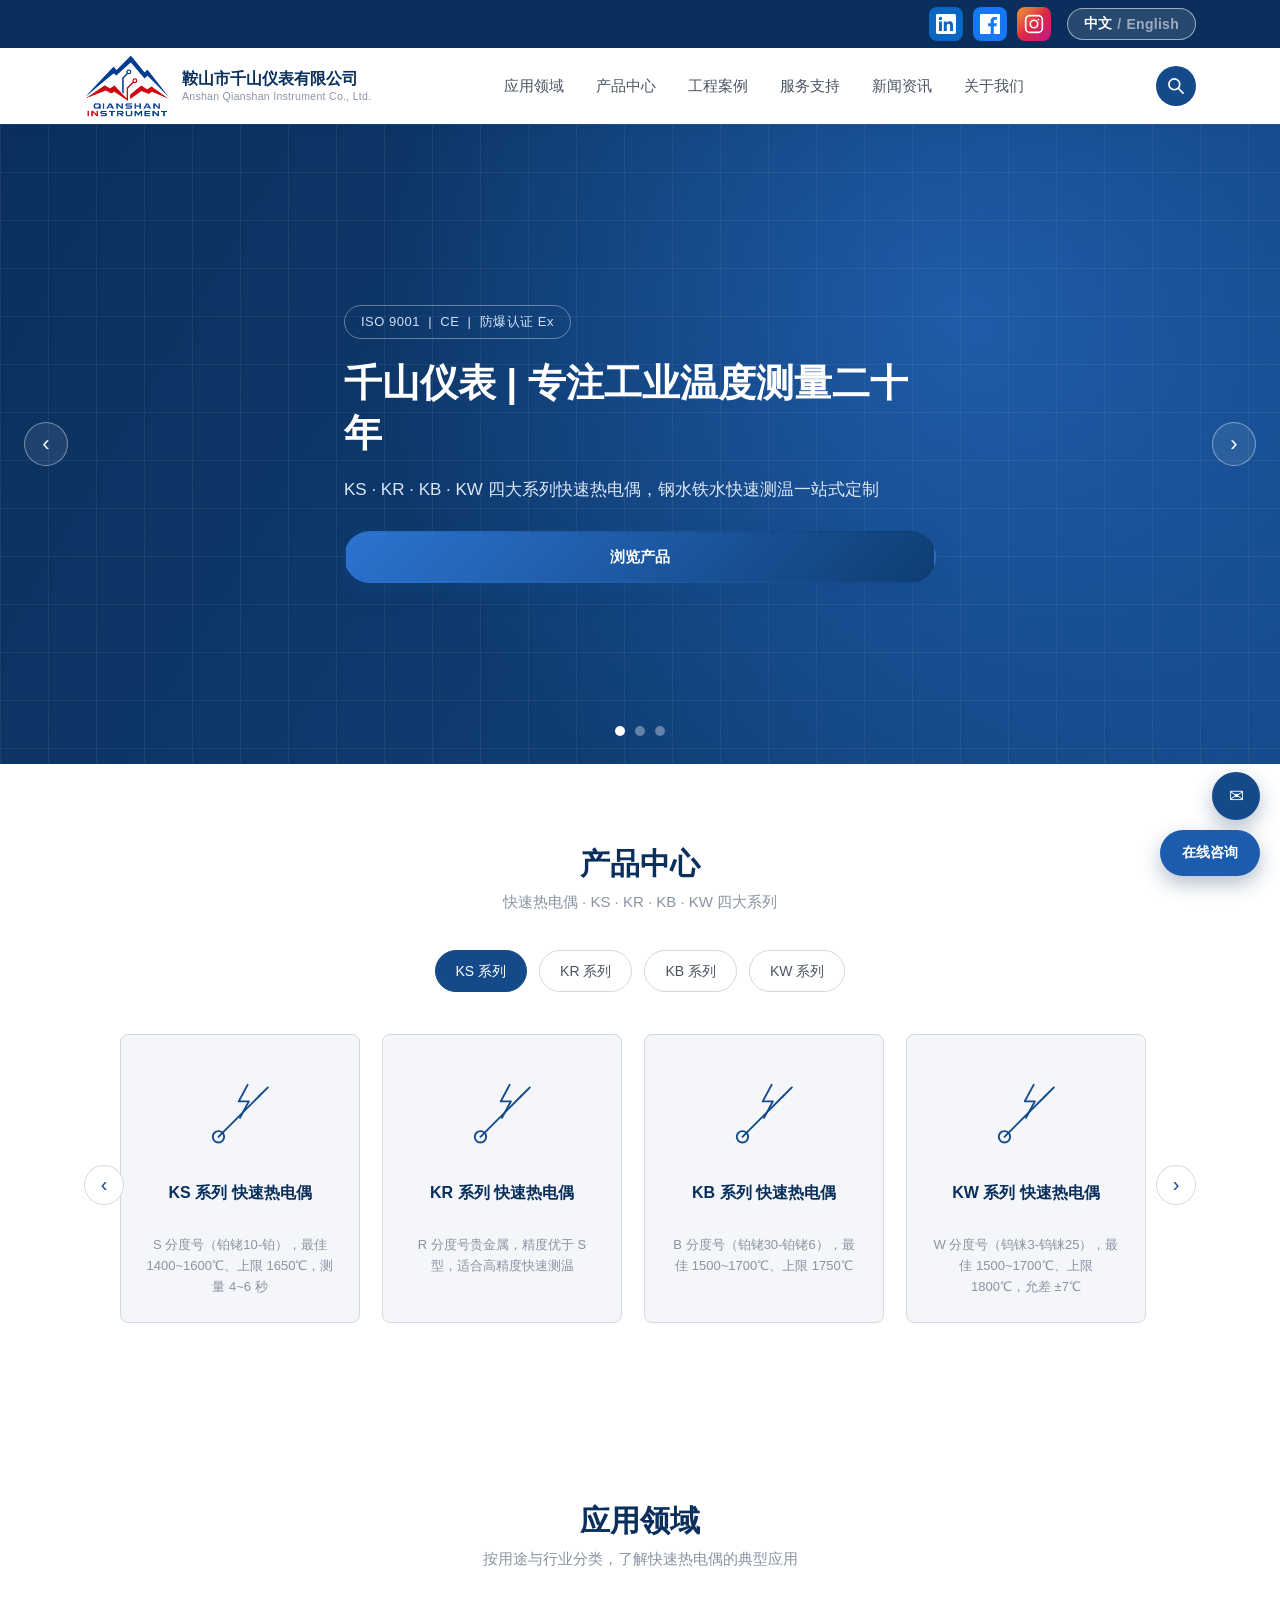
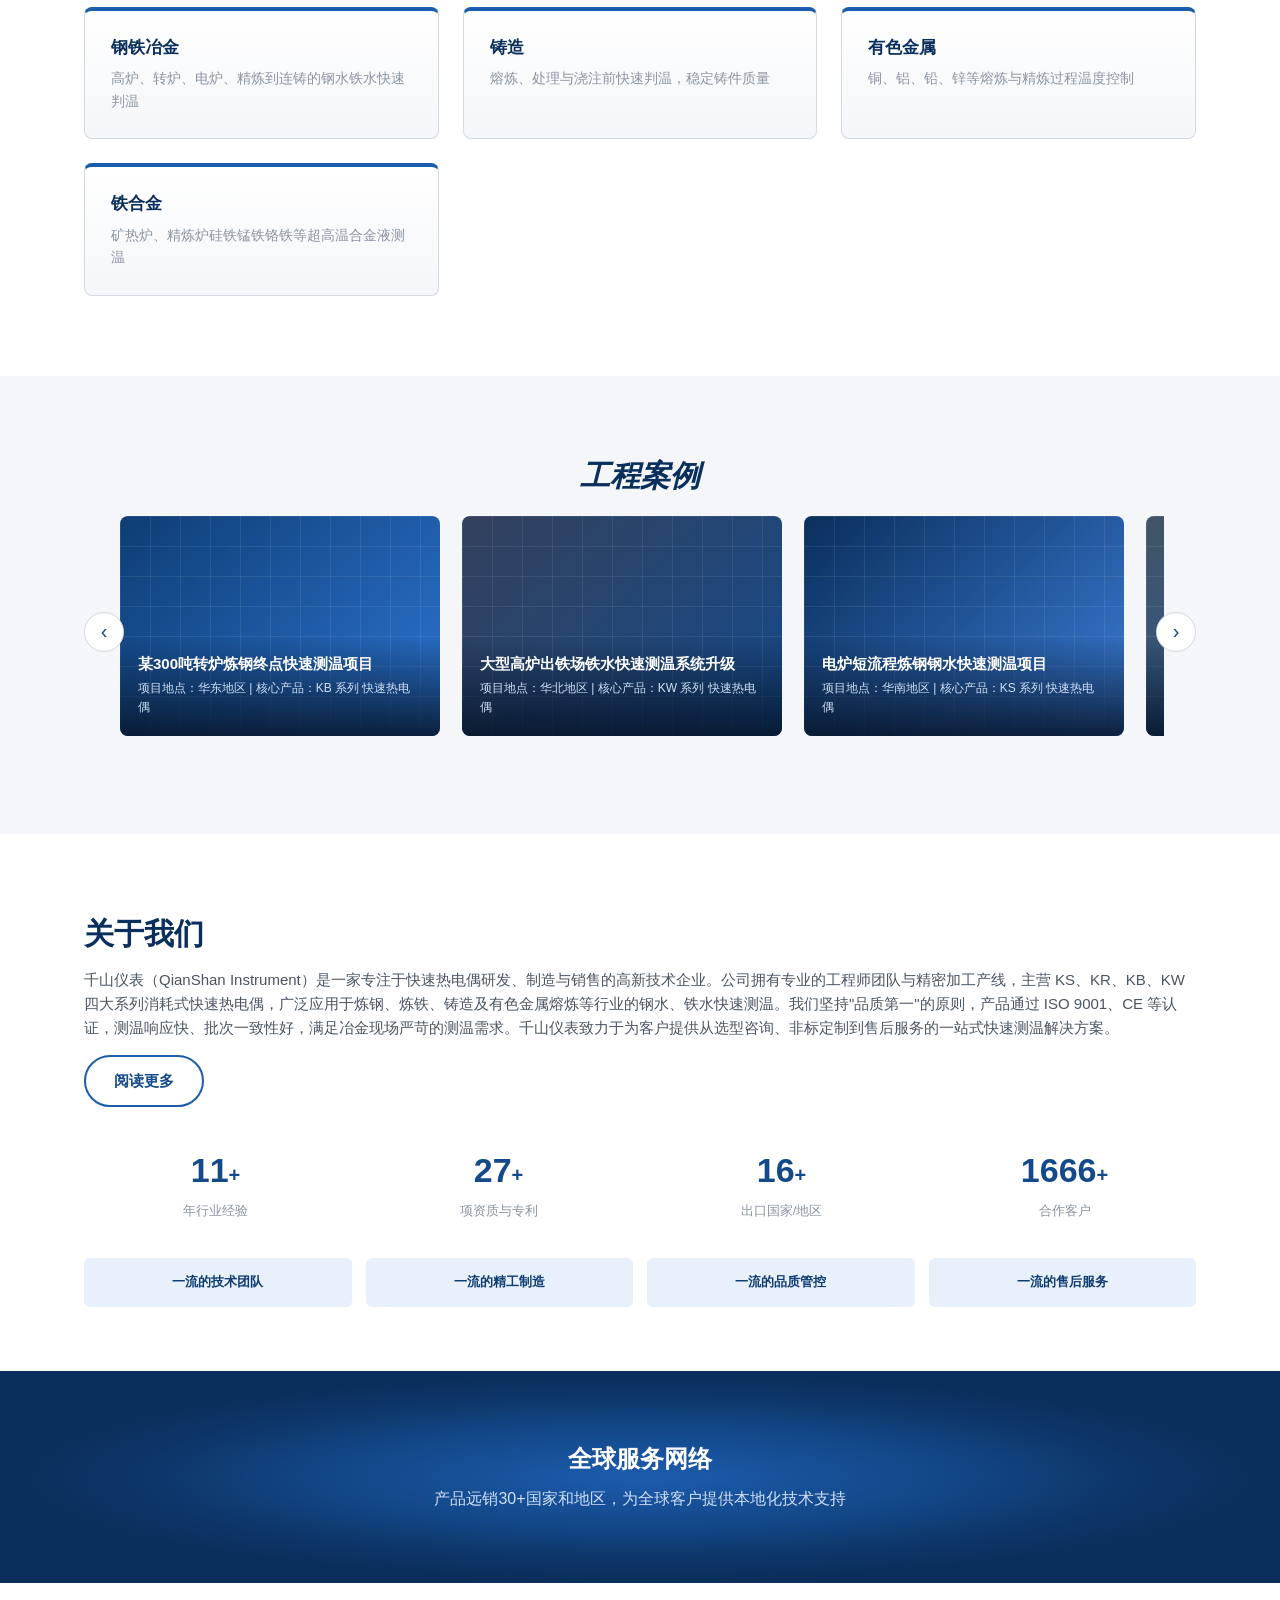
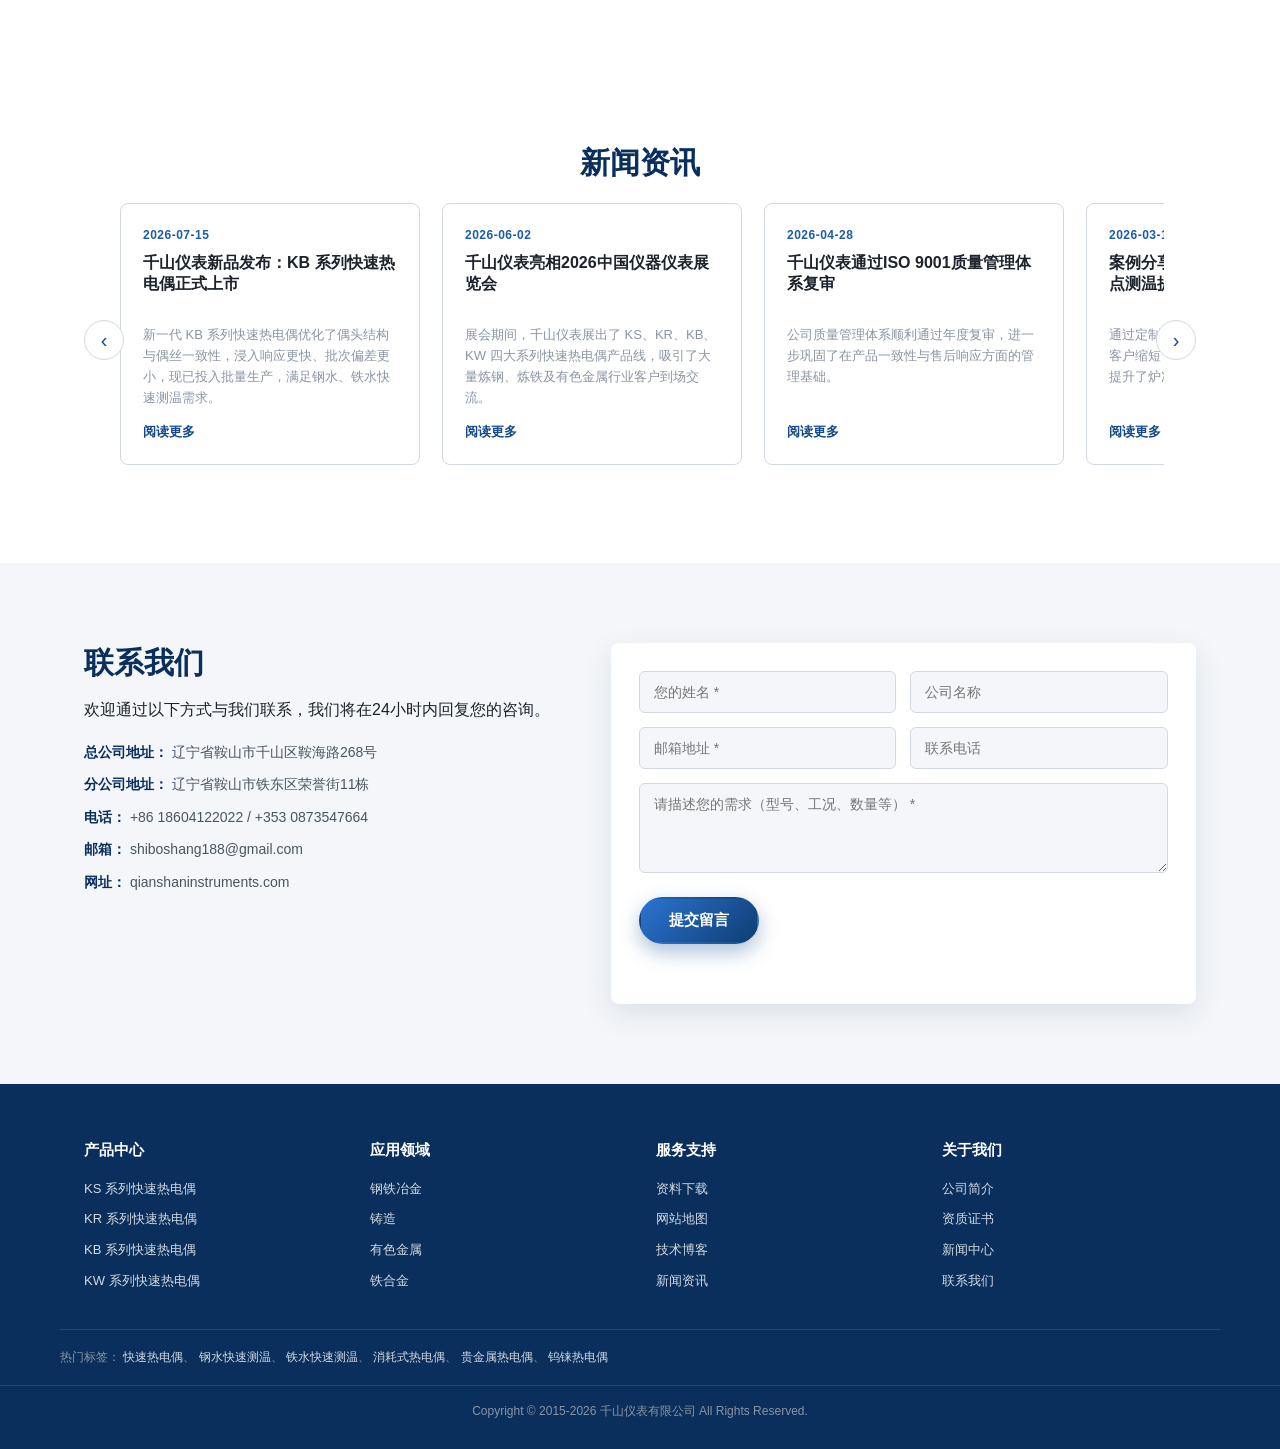
==== commit 5aecde18: "Products: rename R specials to KR-HR / KR-OR, align spec labels Per the summary spec table: the Type" ====
--- a/index.html
+++ b/index.html
@@ -131,8 +131,8 @@
             <ul class="mega-sublist" data-panel="kr">
               <li><a href="products.html#kr"><span class="zh">KR-602</span><span class="en">KR-602</span></a></li>
               <li><a href="products.html#kr"><span class="zh">KR-604</span><span class="en">KR-604</span></a></li>
-              <li><a href="products.html#kr"><span class="zh">HR</span><span class="en">HR</span></a></li>
-              <li><a href="products.html#kr"><span class="zh">OR</span><span class="en">OR</span></a></li>
+              <li><a href="products.html#kr"><span class="zh">KR-HR</span><span class="en">KR-HR</span></a></li>
+              <li><a href="products.html#kr"><span class="zh">KR-OR</span><span class="en">KR-OR</span></a></li>
             </ul>
             <ul class="mega-sublist" data-panel="kb">
               <li><a href="products.html#kb"><span class="zh">KB-602</span><span class="en">KB-602</span></a></li>
@@ -152,7 +152,7 @@
               <div class="mega-preview-item" data-panel="kr">
                 <div class="mega-preview-visual"><svg viewBox="0 0 120 120"><use href="#icon-fast"></use></svg></div>
                 <h4><span class="zh">KR 系列 快速热电偶</span><span class="en">KR Series Fast-Response TC</span></h4>
-                <p><span class="zh">铂铑13-铂（R 分度号），最佳 1400~1600℃、上限 1650℃，精度优于 S 型；含 HR、OR 特种型号</span><span class="en">Pt-13%Rh/Pt (Type R), optimal 1400–1600°C, max 1650°C, plus special HR / OR models</span></p>
+                <p><span class="zh">铂铑13-铂（R 分度号），最佳 1400~1600℃、上限 1650℃，精度优于 S 型；含 KR-HR、KR-OR 特种型号</span><span class="en">Pt-13%Rh/Pt (Type R), optimal 1400–1600°C, max 1650°C, plus special KR-HR / KR-OR models</span></p>
               </div>
               <div class="mega-preview-item" data-panel="kb">
                 <div class="mega-preview-visual"><svg viewBox="0 0 120 120"><use href="#icon-fast"></use></svg></div>
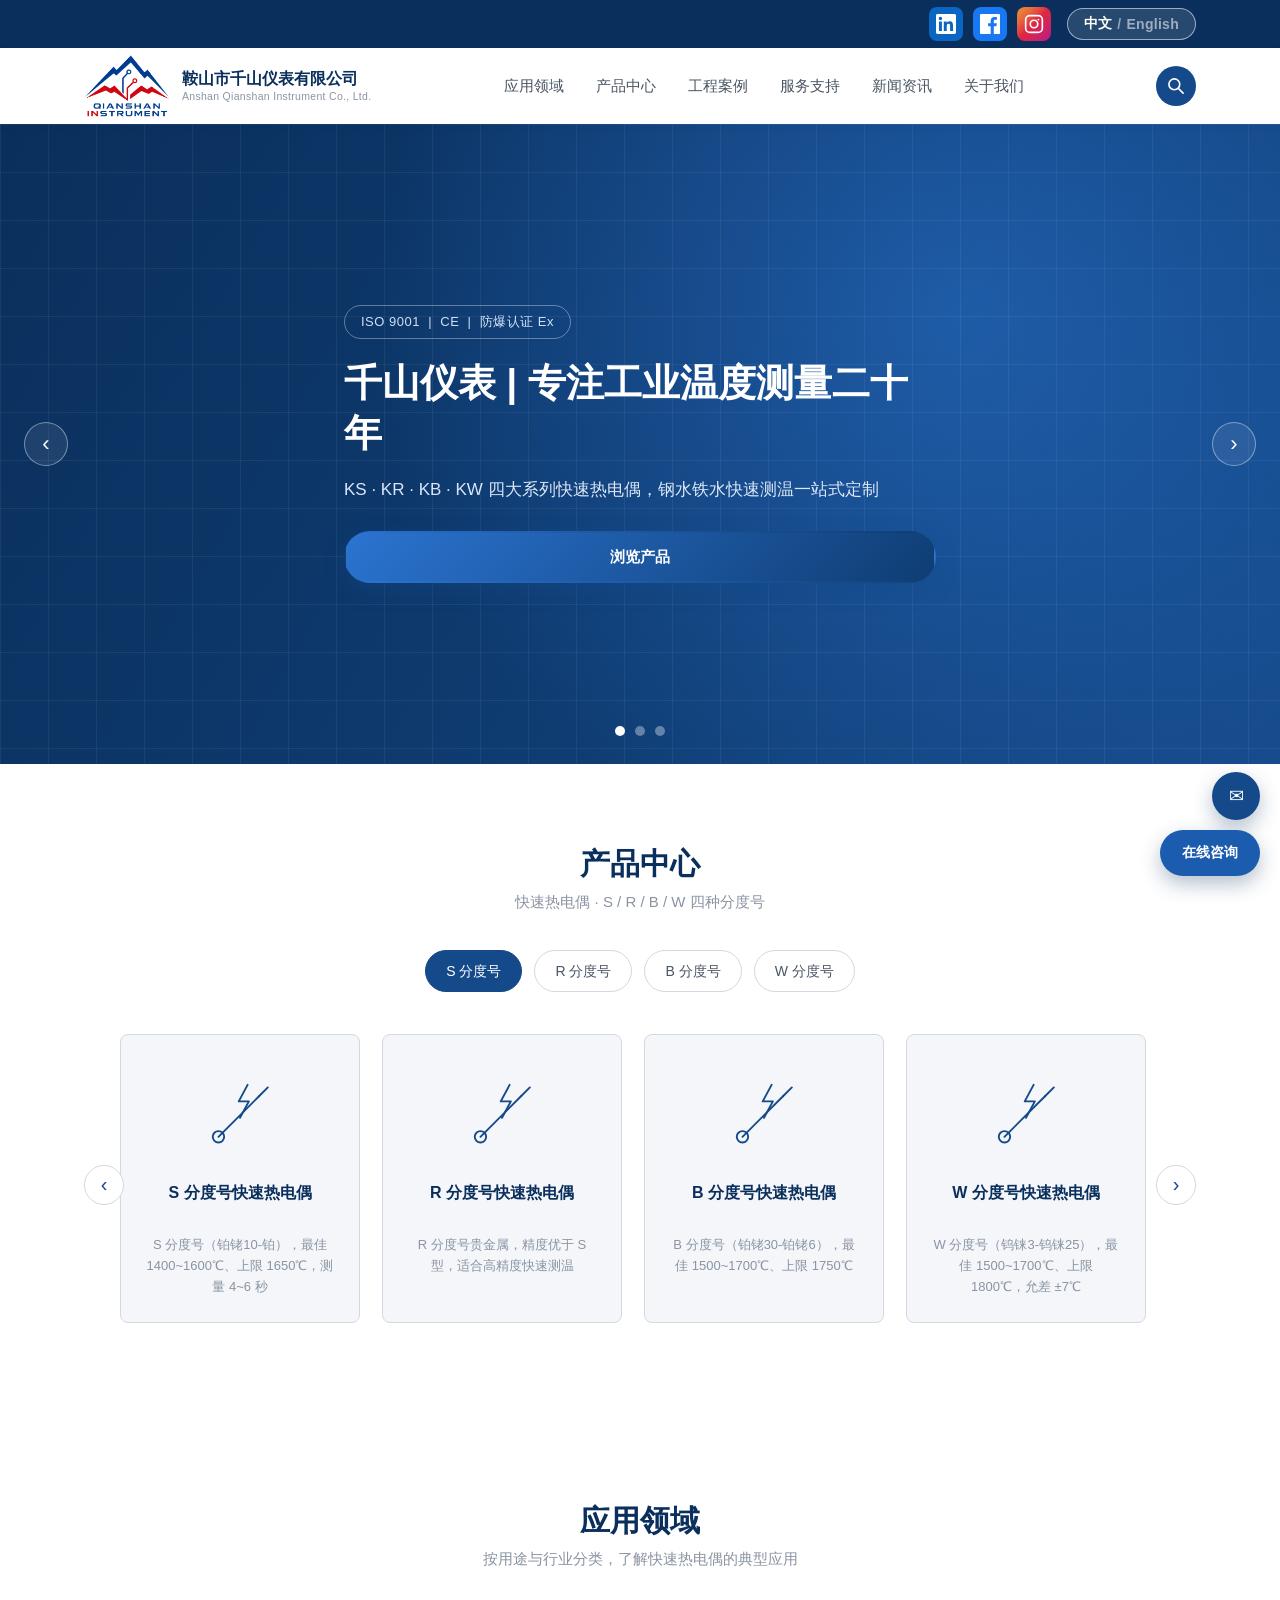
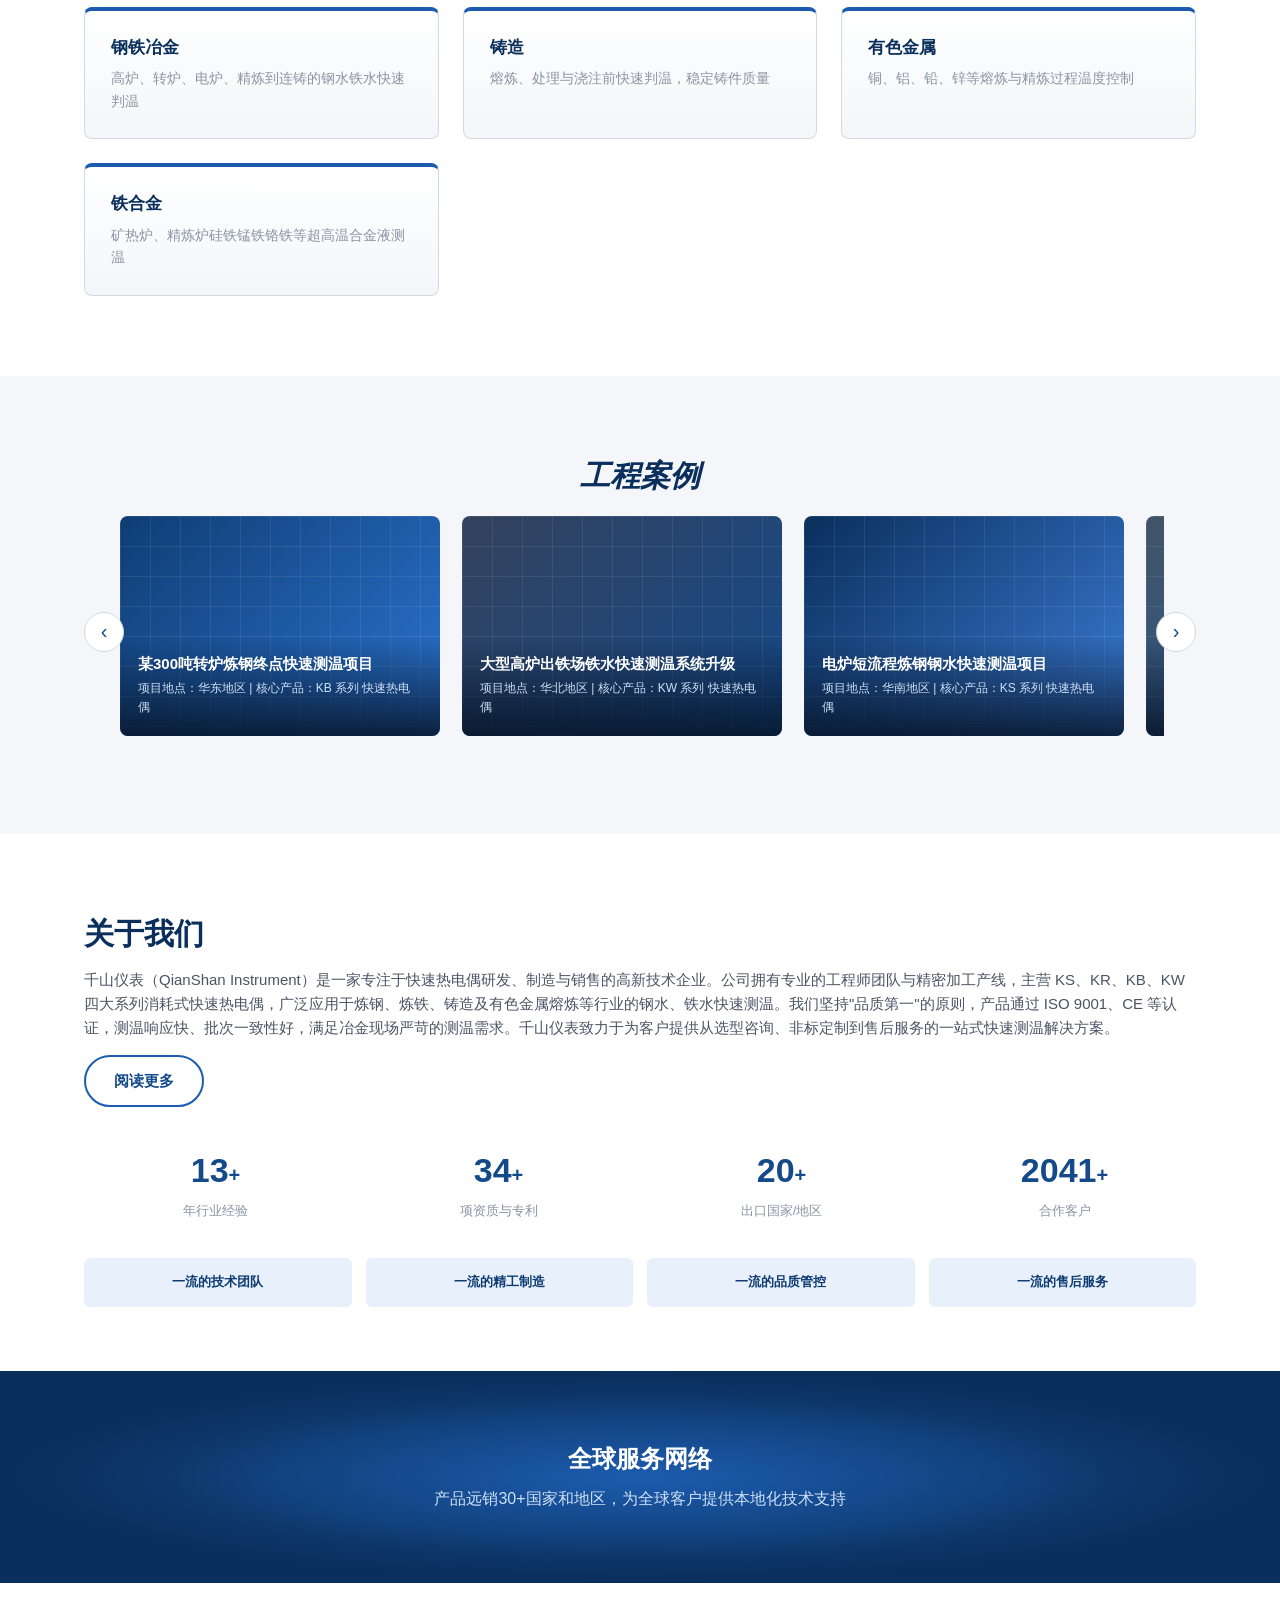
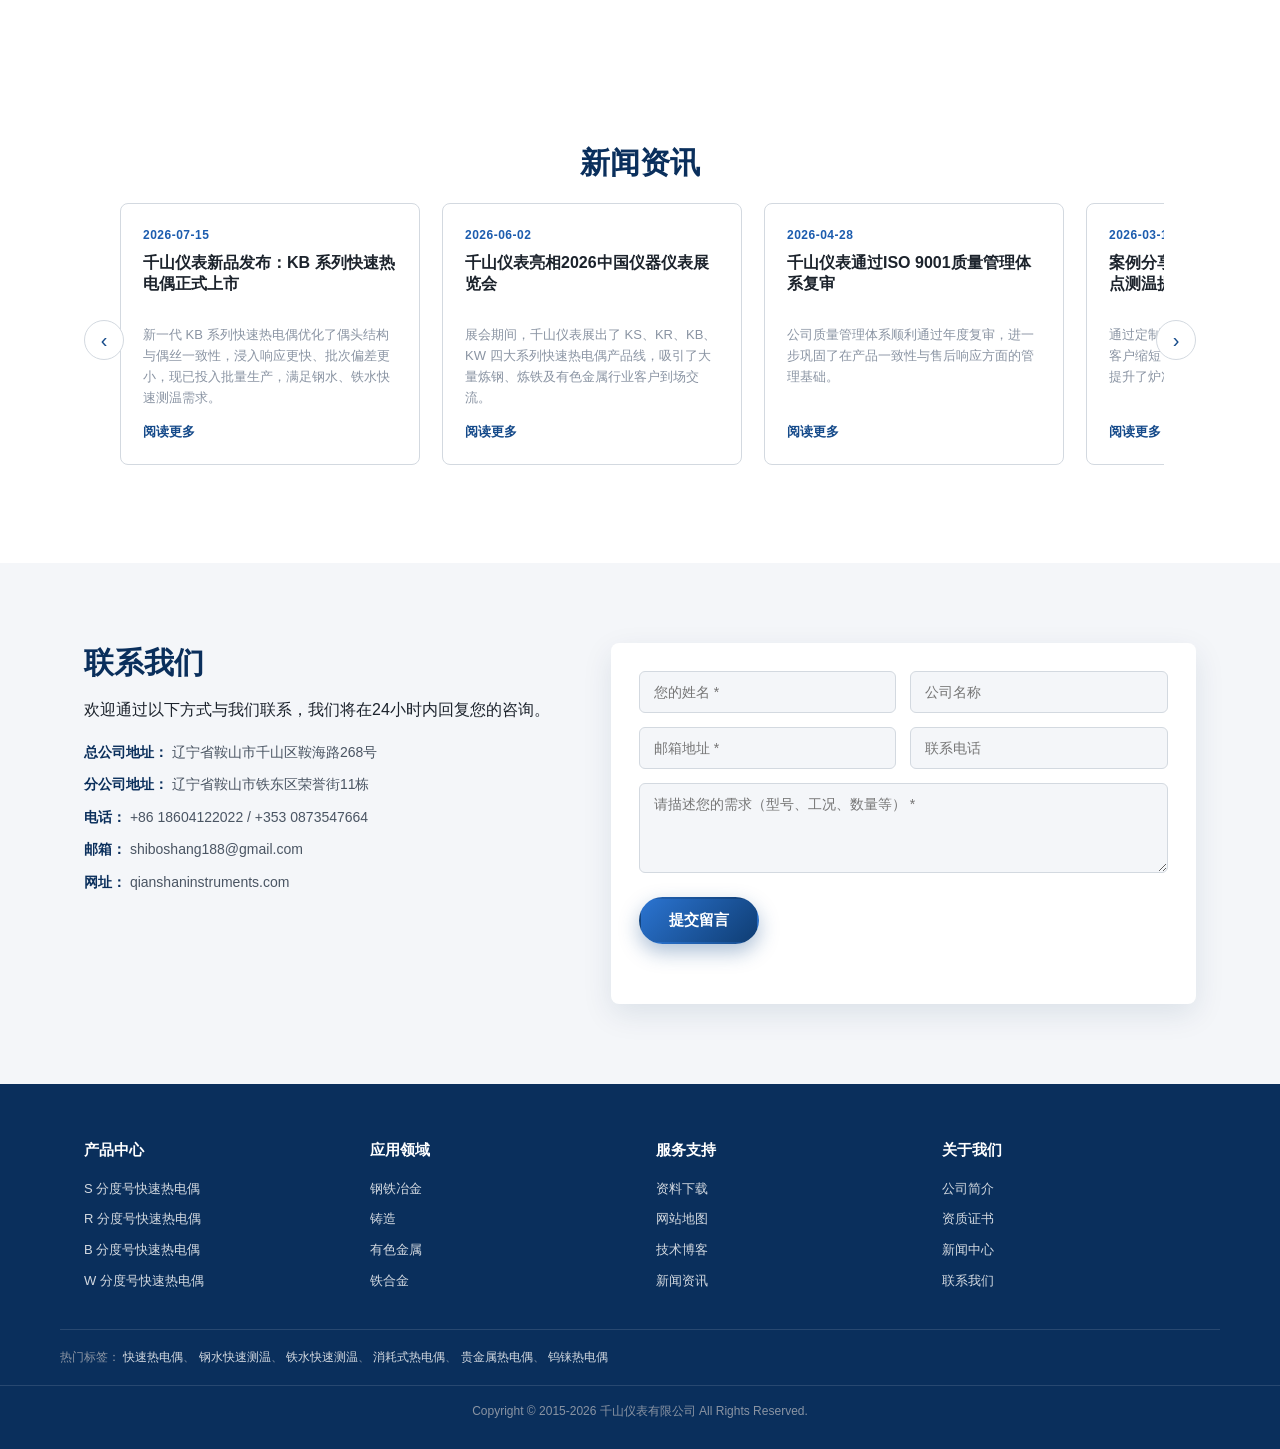
==== commit 8f59ed32: "Label series by type code (S / R / B / W) instead of KS / KR / KB / KW The Products mega-menu tabs, " ====
--- a/index.html
+++ b/index.html
@@ -118,10 +118,10 @@
           <div class="container mega-inner">
 
             <ul class="mega-categories">
-              <li class="is-active" data-cat="ks"><span class="zh">KS 系列</span><span class="en">KS Series</span></li>
-              <li data-cat="kr"><span class="zh">KR 系列</span><span class="en">KR Series</span></li>
-              <li data-cat="kb"><span class="zh">KB 系列</span><span class="en">KB Series</span></li>
-              <li data-cat="kw"><span class="zh">KW 系列</span><span class="en">KW Series</span></li>
+              <li class="is-active" data-cat="ks"><span class="zh">S 分度号</span><span class="en">Type S</span></li>
+              <li data-cat="kr"><span class="zh">R 分度号</span><span class="en">Type R</span></li>
+              <li data-cat="kb"><span class="zh">B 分度号</span><span class="en">Type B</span></li>
+              <li data-cat="kw"><span class="zh">W 分度号</span><span class="en">Type W</span></li>
             </ul>
 
             <ul class="mega-sublist is-shown" data-panel="ks">
@@ -146,22 +146,22 @@
             <div class="mega-preview">
               <div class="mega-preview-item is-shown" data-panel="ks">
                 <div class="mega-preview-visual"><svg viewBox="0 0 120 120"><use href="#icon-fast"></use></svg></div>
-                <h4><span class="zh">KS 系列 快速热电偶</span><span class="en">KS Series Fast-Response TC</span></h4>
+                <h4><span class="zh">S 分度号快速热电偶</span><span class="en">Type S Fast-Response TC</span></h4>
                 <p><span class="zh">铂铑10-铂（S 分度号），最佳 1400~1600℃、上限 1650℃，测量时间 4~6 秒</span><span class="en">Pt-10%Rh/Pt (Type S), optimal 1400–1600°C, max 1650°C, 4–6s reading</span></p>
               </div>
               <div class="mega-preview-item" data-panel="kr">
                 <div class="mega-preview-visual"><svg viewBox="0 0 120 120"><use href="#icon-fast"></use></svg></div>
-                <h4><span class="zh">KR 系列 快速热电偶</span><span class="en">KR Series Fast-Response TC</span></h4>
+                <h4><span class="zh">R 分度号快速热电偶</span><span class="en">Type R Fast-Response TC</span></h4>
                 <p><span class="zh">铂铑13-铂（R 分度号），最佳 1400~1600℃、上限 1650℃，精度优于 S 型；含 KR-HR、KR-OR 特种型号</span><span class="en">Pt-13%Rh/Pt (Type R), optimal 1400–1600°C, max 1650°C, plus special KR-HR / KR-OR models</span></p>
               </div>
               <div class="mega-preview-item" data-panel="kb">
                 <div class="mega-preview-visual"><svg viewBox="0 0 120 120"><use href="#icon-fast"></use></svg></div>
-                <h4><span class="zh">KB 系列 快速热电偶</span><span class="en">KB Series Fast-Response TC</span></h4>
+                <h4><span class="zh">B 分度号快速热电偶</span><span class="en">Type B Fast-Response TC</span></h4>
                 <p><span class="zh">铂铑30-铂铑6（B 分度号），最佳 1500~1700℃、上限 1750℃，可不用补偿导线</span><span class="en">Pt-30%Rh/Pt-6%Rh (Type B), optimal 1500–1700°C, max 1750°C</span></p>
               </div>
               <div class="mega-preview-item" data-panel="kw">
                 <div class="mega-preview-visual"><svg viewBox="0 0 120 120"><use href="#icon-fast"></use></svg></div>
-                <h4><span class="zh">KW 系列 快速热电偶</span><span class="en">KW Series Fast-Response TC</span></h4>
+                <h4><span class="zh">W 分度号快速热电偶</span><span class="en">Type W Fast-Response TC</span></h4>
                 <p><span class="zh">钨铼3-钨铼25（W 分度号），最佳 1500~1700℃、上限 1800℃，允差 ±7℃</span><span class="en">WRe3–WRe25 (Type W), optimal 1500–1700°C, max 1800°C, tolerance ±7°C</span></p>
               </div>
             </div>
@@ -300,16 +300,16 @@
 <section class="section products" id="products">
   <div class="container">
     <h2 class="section-title"><span class="zh">产品中心</span><span class="en">Products</span></h2>
-    <p class="section-sub zh">快速热电偶 · KS · KR · KB · KW 四大系列</p>
-    <p class="section-sub en">Fast-Response Thermocouples · KS · KR · KB · KW Series</p>
+    <p class="section-sub zh">快速热电偶 · S / R / B / W 四种分度号</p>
+    <p class="section-sub en">Fast-Response Thermocouples · Types S / R / B / W</p>
 
     <div class="tag-strip">
       <span class="tag is-active">
-        <span class="zh">KS 系列</span><span class="en">KS Series</span>
+        <span class="zh">S 分度号</span><span class="en">Type S</span>
       </span>
-      <span class="tag"><span class="zh">KR 系列</span><span class="en">KR Series</span></span>
-      <span class="tag"><span class="zh">KB 系列</span><span class="en">KB Series</span></span>
-      <span class="tag"><span class="zh">KW 系列</span><span class="en">KW Series</span></span>
+      <span class="tag"><span class="zh">R 分度号</span><span class="en">Type R</span></span>
+      <span class="tag"><span class="zh">B 分度号</span><span class="en">Type B</span></span>
+      <span class="tag"><span class="zh">W 分度号</span><span class="en">Type W</span></span>
     </div>
 
     <div class="carousel" id="productCarousel">
@@ -318,28 +318,28 @@
 
         <article class="product-card">
           <div class="product-thumb"><svg viewBox="0 0 120 120"><use href="#icon-fast"></use></svg></div>
-          <h3><span class="zh">KS 系列 快速热电偶</span><span class="en">KS Series Fast-Response TC</span></h3>
+          <h3><span class="zh">S 分度号快速热电偶</span><span class="en">Type S Fast-Response TC</span></h3>
           <p class="zh">S 分度号（铂铑10-铂），最佳 1400~1600℃、上限 1650℃，测量 4~6 秒</p>
           <p class="en">Type S (Pt-10%Rh/Pt), optimal 1400–1600°C, max 1650°C, 4–6s reading</p>
         </article>
 
         <article class="product-card">
           <div class="product-thumb"><svg viewBox="0 0 120 120"><use href="#icon-fast"></use></svg></div>
-          <h3><span class="zh">KR 系列 快速热电偶</span><span class="en">KR Series Fast-Response TC</span></h3>
+          <h3><span class="zh">R 分度号快速热电偶</span><span class="en">Type R Fast-Response TC</span></h3>
           <p class="zh">R 分度号贵金属，精度优于 S 型，适合高精度快速测温</p>
           <p class="en">Type R element, higher accuracy than Type S</p>
         </article>
 
         <article class="product-card">
           <div class="product-thumb"><svg viewBox="0 0 120 120"><use href="#icon-fast"></use></svg></div>
-          <h3><span class="zh">KB 系列 快速热电偶</span><span class="en">KB Series Fast-Response TC</span></h3>
+          <h3><span class="zh">B 分度号快速热电偶</span><span class="en">Type B Fast-Response TC</span></h3>
           <p class="zh">B 分度号（铂铑30-铂铑6），最佳 1500~1700℃、上限 1750℃</p>
           <p class="en">Type B (Pt-30%Rh/Pt-6%Rh), optimal 1500–1700°C, max 1750°C</p>
         </article>
 
         <article class="product-card">
           <div class="product-thumb"><svg viewBox="0 0 120 120"><use href="#icon-fast"></use></svg></div>
-          <h3><span class="zh">KW 系列 快速热电偶</span><span class="en">KW Series Fast-Response TC</span></h3>
+          <h3><span class="zh">W 分度号快速热电偶</span><span class="en">Type W Fast-Response TC</span></h3>
           <p class="zh">W 分度号（钨铼3-钨铼25），最佳 1500~1700℃、上限 1800℃，允差 ±7℃</p>
           <p class="en">Type W (WRe3–WRe25), optimal 1500–1700°C, max 1800°C, tolerance ±7°C</p>
         </article>
@@ -597,10 +597,10 @@
   <div class="container footer-grid">
     <div class="footer-col">
       <h4><span class="zh">产品中心</span><span class="en">Products</span></h4>
-      <a href="products.html#ks"><span class="zh">KS 系列快速热电偶</span><span class="en">KS Series</span></a>
-      <a href="products.html#kr"><span class="zh">KR 系列快速热电偶</span><span class="en">KR Series</span></a>
-      <a href="products.html#kb"><span class="zh">KB 系列快速热电偶</span><span class="en">KB Series</span></a>
-      <a href="products.html#kw"><span class="zh">KW 系列快速热电偶</span><span class="en">KW Series</span></a>
+      <a href="products.html#ks"><span class="zh">S 分度号快速热电偶</span><span class="en">Type S</span></a>
+      <a href="products.html#kr"><span class="zh">R 分度号快速热电偶</span><span class="en">Type R</span></a>
+      <a href="products.html#kb"><span class="zh">B 分度号快速热电偶</span><span class="en">Type B</span></a>
+      <a href="products.html#kw"><span class="zh">W 分度号快速热电偶</span><span class="en">Type W</span></a>
     </div>
     <div class="footer-col">
       <h4><span class="zh">应用领域</span><span class="en">Applications</span></h4>
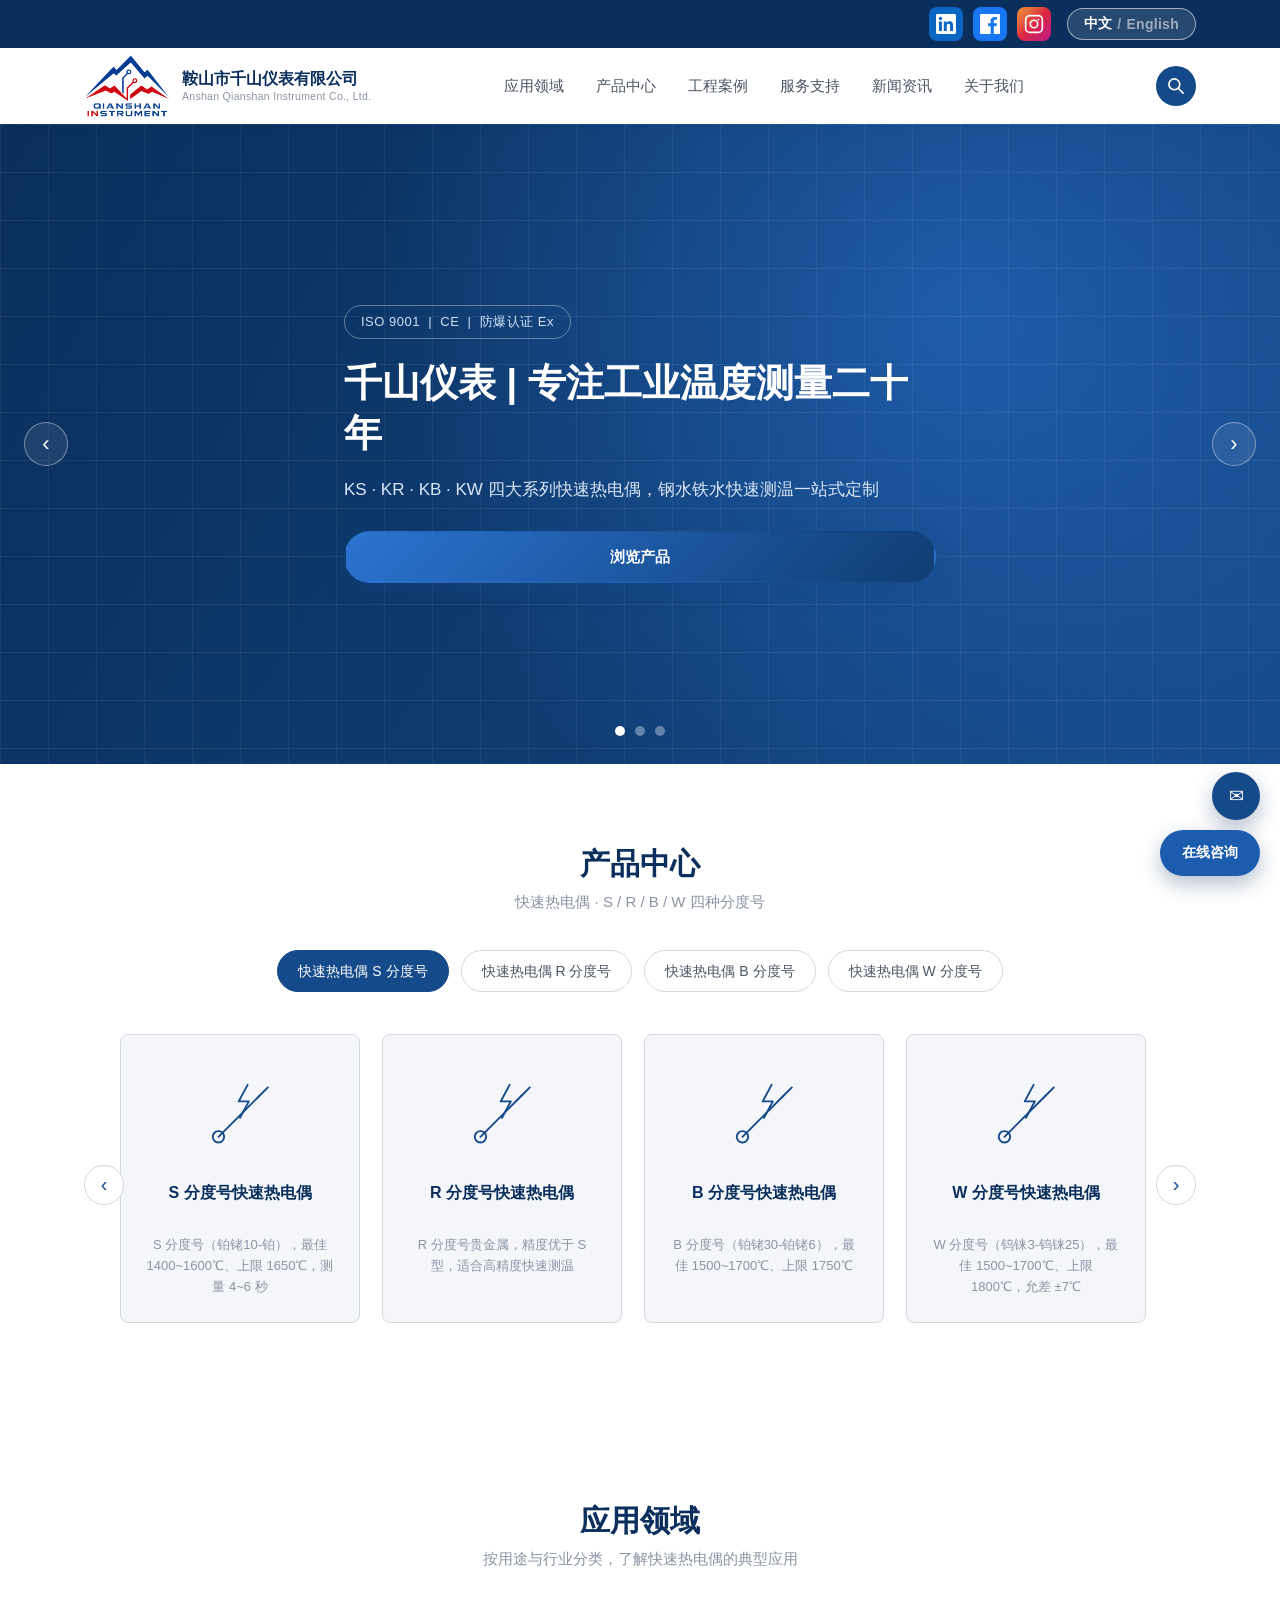
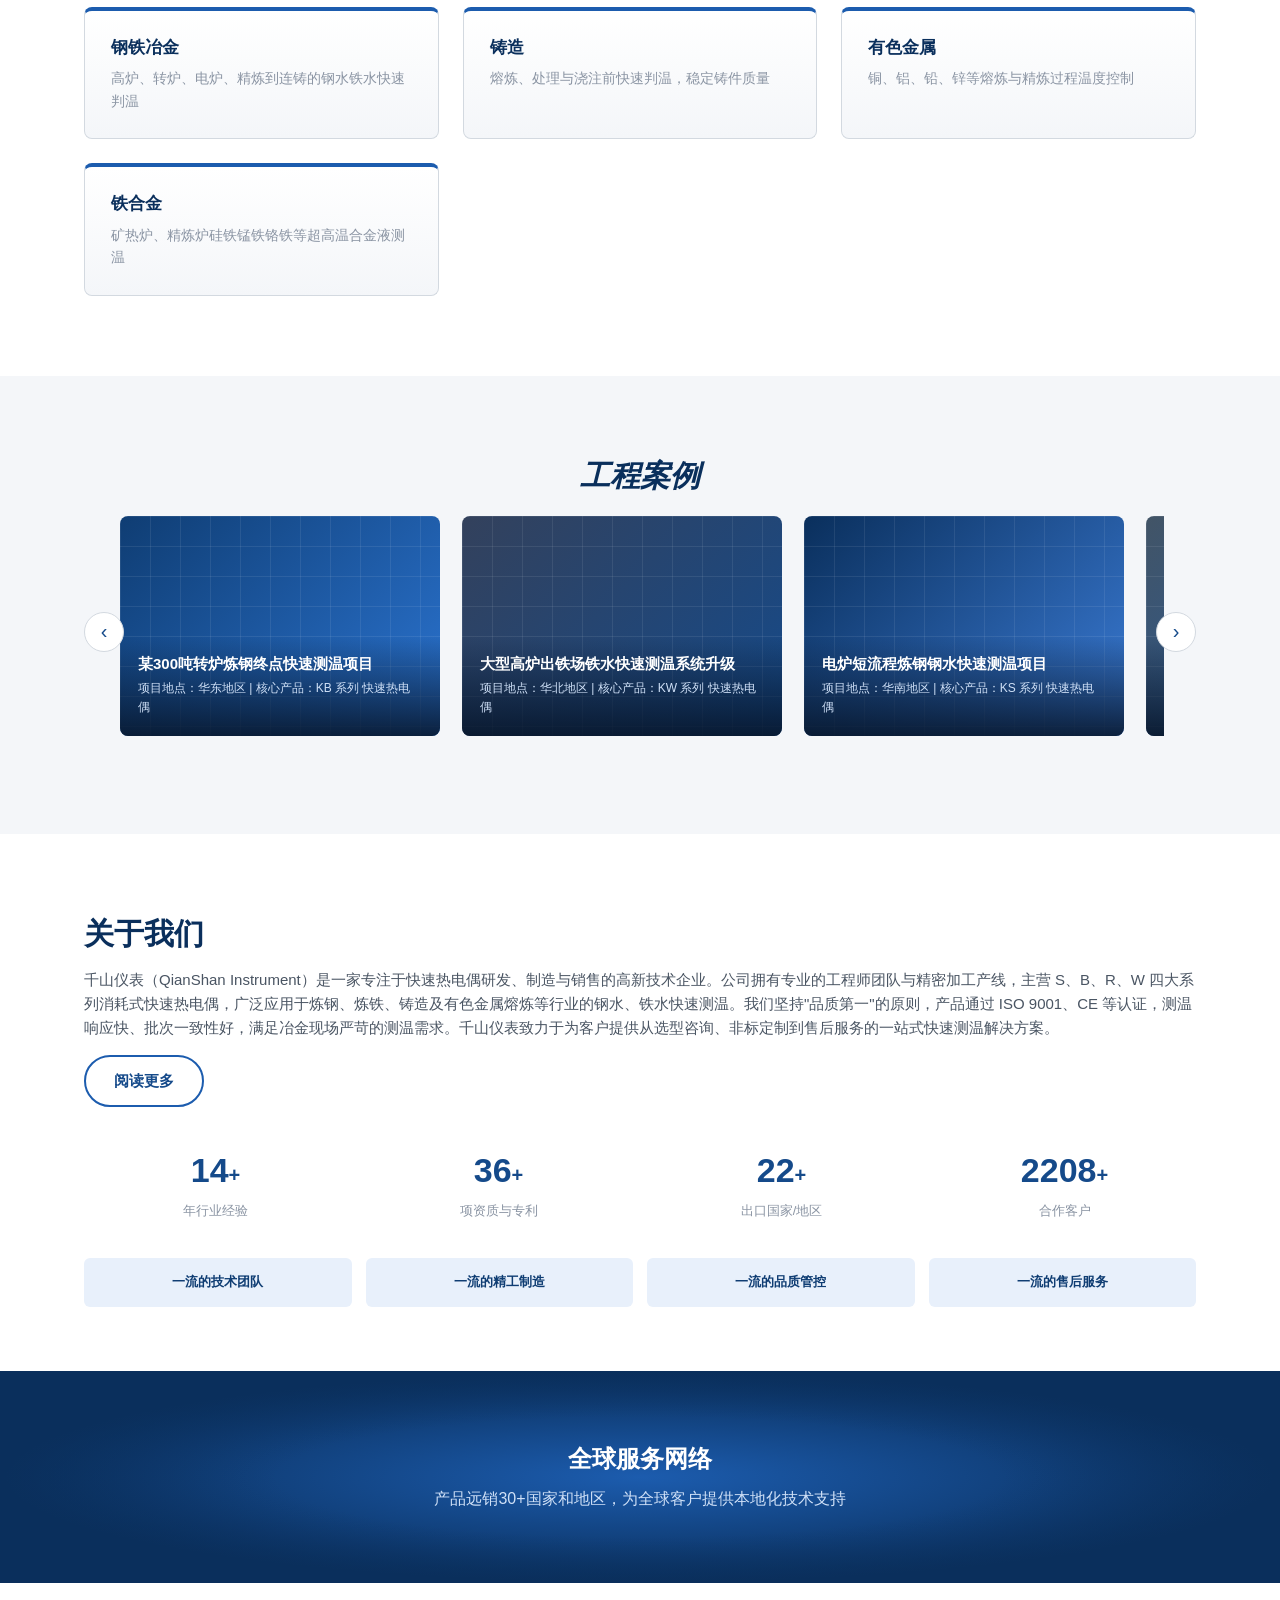
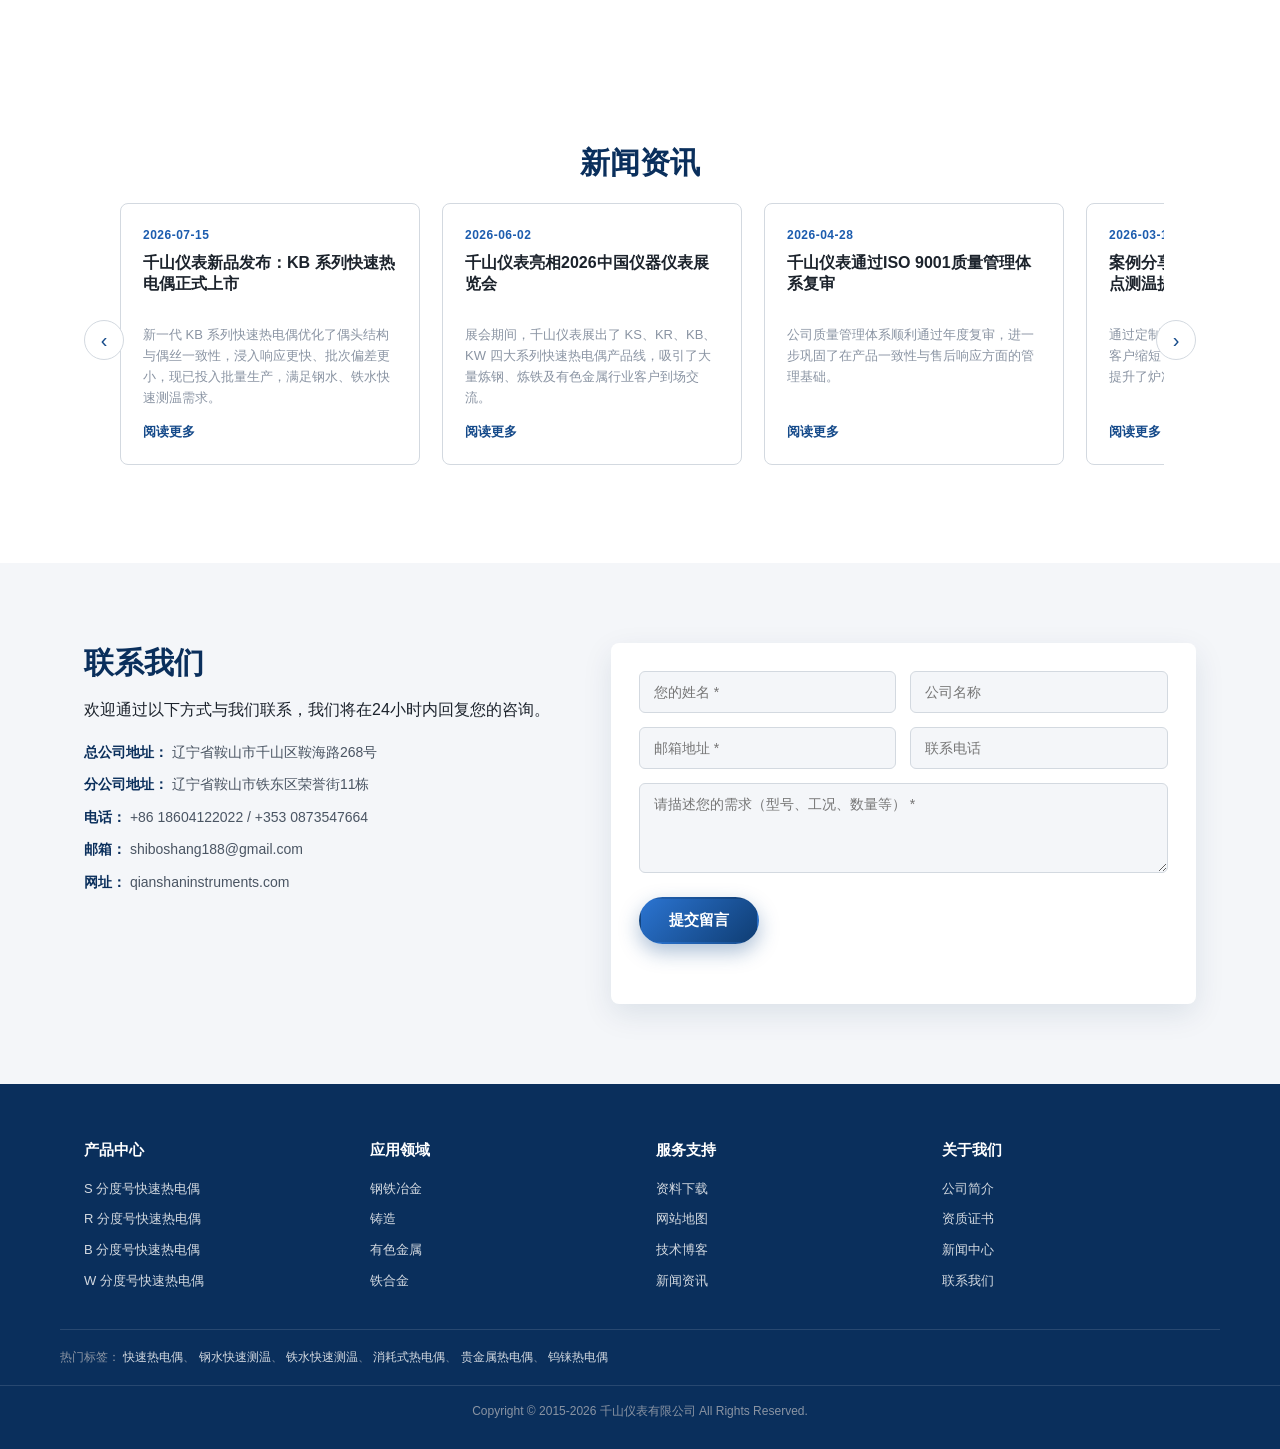
==== commit 63999da5: "Applications: expandable cards with image slots; label tweaks - solutions.html: every application/in" ====
--- a/index.html
+++ b/index.html
@@ -4,7 +4,7 @@
 <meta charset="UTF-8">
 <meta name="viewport" content="width=device-width, initial-scale=1.0">
 <title>千山仪表 QianShan Instrument | 快速热电偶·钢水铁水快速测温</title>
-<meta name="description" content="千山仪表（QianShan Instrument）专注快速热电偶的研发、生产与销售，提供 KS、KR、KB、KW 四大系列消耗式快速热电偶，服务炼钢、炼铁、铸造及有色金属熔炼行业。">
+<meta name="description" content="千山仪表（QianShan Instrument）专注快速热电偶的研发、生产与销售，提供 S、B、R、W 四大系列消耗式快速热电偶，服务炼钢、炼铁、铸造及有色金属熔炼行业。">
 <link rel="stylesheet" href="css/style.css">
 </head>
 <body>
@@ -118,10 +118,10 @@
           <div class="container mega-inner">
 
             <ul class="mega-categories">
-              <li class="is-active" data-cat="ks"><span class="zh">S 分度号</span><span class="en">Type S</span></li>
-              <li data-cat="kr"><span class="zh">R 分度号</span><span class="en">Type R</span></li>
-              <li data-cat="kb"><span class="zh">B 分度号</span><span class="en">Type B</span></li>
-              <li data-cat="kw"><span class="zh">W 分度号</span><span class="en">Type W</span></li>
+              <li class="is-active" data-cat="ks"><span class="zh">快速热电偶 S 分度号</span><span class="en">Fast-Response TC · Type S</span></li>
+              <li data-cat="kr"><span class="zh">快速热电偶 R 分度号</span><span class="en">Fast-Response TC · Type R</span></li>
+              <li data-cat="kb"><span class="zh">快速热电偶 B 分度号</span><span class="en">Fast-Response TC · Type B</span></li>
+              <li data-cat="kw"><span class="zh">快速热电偶 W 分度号</span><span class="en">Fast-Response TC · Type W</span></li>
             </ul>
 
             <ul class="mega-sublist is-shown" data-panel="ks">
@@ -305,11 +305,11 @@
 
     <div class="tag-strip">
       <span class="tag is-active">
-        <span class="zh">S 分度号</span><span class="en">Type S</span>
+        <span class="zh">快速热电偶 S 分度号</span><span class="en">Fast-Response TC · Type S</span>
       </span>
-      <span class="tag"><span class="zh">R 分度号</span><span class="en">Type R</span></span>
-      <span class="tag"><span class="zh">B 分度号</span><span class="en">Type B</span></span>
-      <span class="tag"><span class="zh">W 分度号</span><span class="en">Type W</span></span>
+      <span class="tag"><span class="zh">快速热电偶 R 分度号</span><span class="en">Fast-Response TC · Type R</span></span>
+      <span class="tag"><span class="zh">快速热电偶 B 分度号</span><span class="en">Fast-Response TC · Type B</span></span>
+      <span class="tag"><span class="zh">快速热电偶 W 分度号</span><span class="en">Fast-Response TC · Type W</span></span>
     </div>
 
     <div class="carousel" id="productCarousel">
@@ -483,7 +483,7 @@
   <div class="container about-grid">
     <div class="about-copy">
       <h2 class="section-title"><span class="zh">关于我们</span><span class="en">About Us</span></h2>
-      <p class="zh">千山仪表（QianShan Instrument）是一家专注于快速热电偶研发、制造与销售的高新技术企业。公司拥有专业的工程师团队与精密加工产线，主营 KS、KR、KB、KW 四大系列消耗式快速热电偶，广泛应用于炼钢、炼铁、铸造及有色金属熔炼等行业的钢水、铁水快速测温。我们坚持"品质第一"的原则，产品通过 ISO 9001、CE 等认证，测温响应快、批次一致性好，满足冶金现场严苛的测温需求。千山仪表致力于为客户提供从选型咨询、非标定制到售后服务的一站式快速测温解决方案。</p>
+      <p class="zh">千山仪表（QianShan Instrument）是一家专注于快速热电偶研发、制造与销售的高新技术企业。公司拥有专业的工程师团队与精密加工产线，主营 S、B、R、W 四大系列消耗式快速热电偶，广泛应用于炼钢、炼铁、铸造及有色金属熔炼等行业的钢水、铁水快速测温。我们坚持"品质第一"的原则，产品通过 ISO 9001、CE 等认证，测温响应快、批次一致性好，满足冶金现场严苛的测温需求。千山仪表致力于为客户提供从选型咨询、非标定制到售后服务的一站式快速测温解决方案。</p>
       <p class="en">QianShan Instrument is a high-tech enterprise dedicated to the R&D, manufacturing, and sales of fast-response thermocouples. Backed by an experienced engineering team and precision production lines, we specialize in the KS, KR, KB and KW series of consumable fast-response thermocouples, widely used for molten steel and iron measurement across steelmaking, ironmaking, foundry and non-ferrous smelting. Guided by a "Quality First" principle, our products are certified to ISO 9001 and CE standards, delivering fast readings and consistent batch quality for demanding metallurgical sites. QianShan Instrument is committed to providing a one-stop fast-measurement solution — from selection consulting and custom engineering to after-sales support.</p>
       <a href="about.html" class="btn btn-outline"><span class="zh">阅读更多</span><span class="en">Read More</span></a>
 
--- a/css/style.css
+++ b/css/style.css
@@ -334,6 +334,7 @@
   text-align:center;font-size:12px;color:var(--grey-500);padding:10px;
 }
 .model-figure img{width:100%;height:auto;border-radius:6px;}
+.model-text p{margin:0;font-size:13.5px;color:var(--grey-700);line-height:1.7;}
 .model-spec{margin:0;font-size:13px;color:var(--grey-700);}
 .model-spec div{
   display:flex;gap:10px;padding:6px 0;border-bottom:1px solid var(--grey-100);
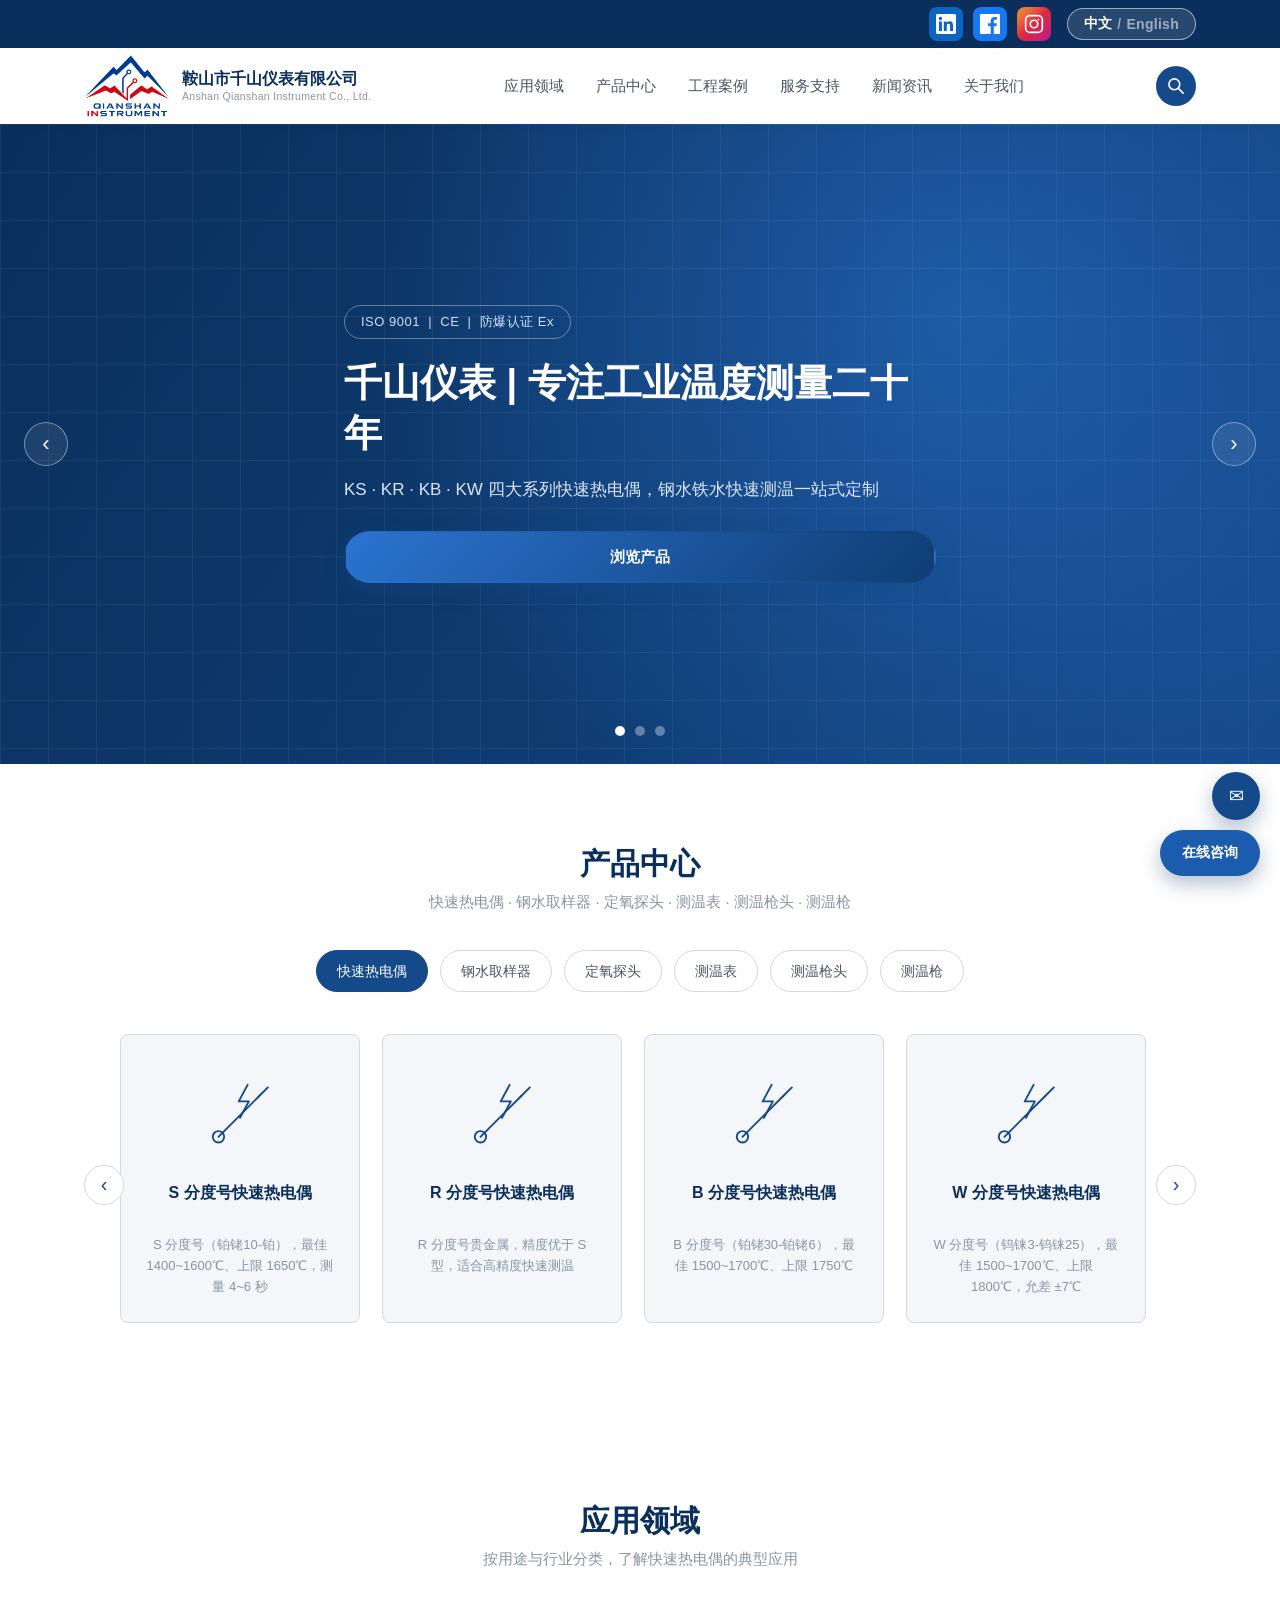
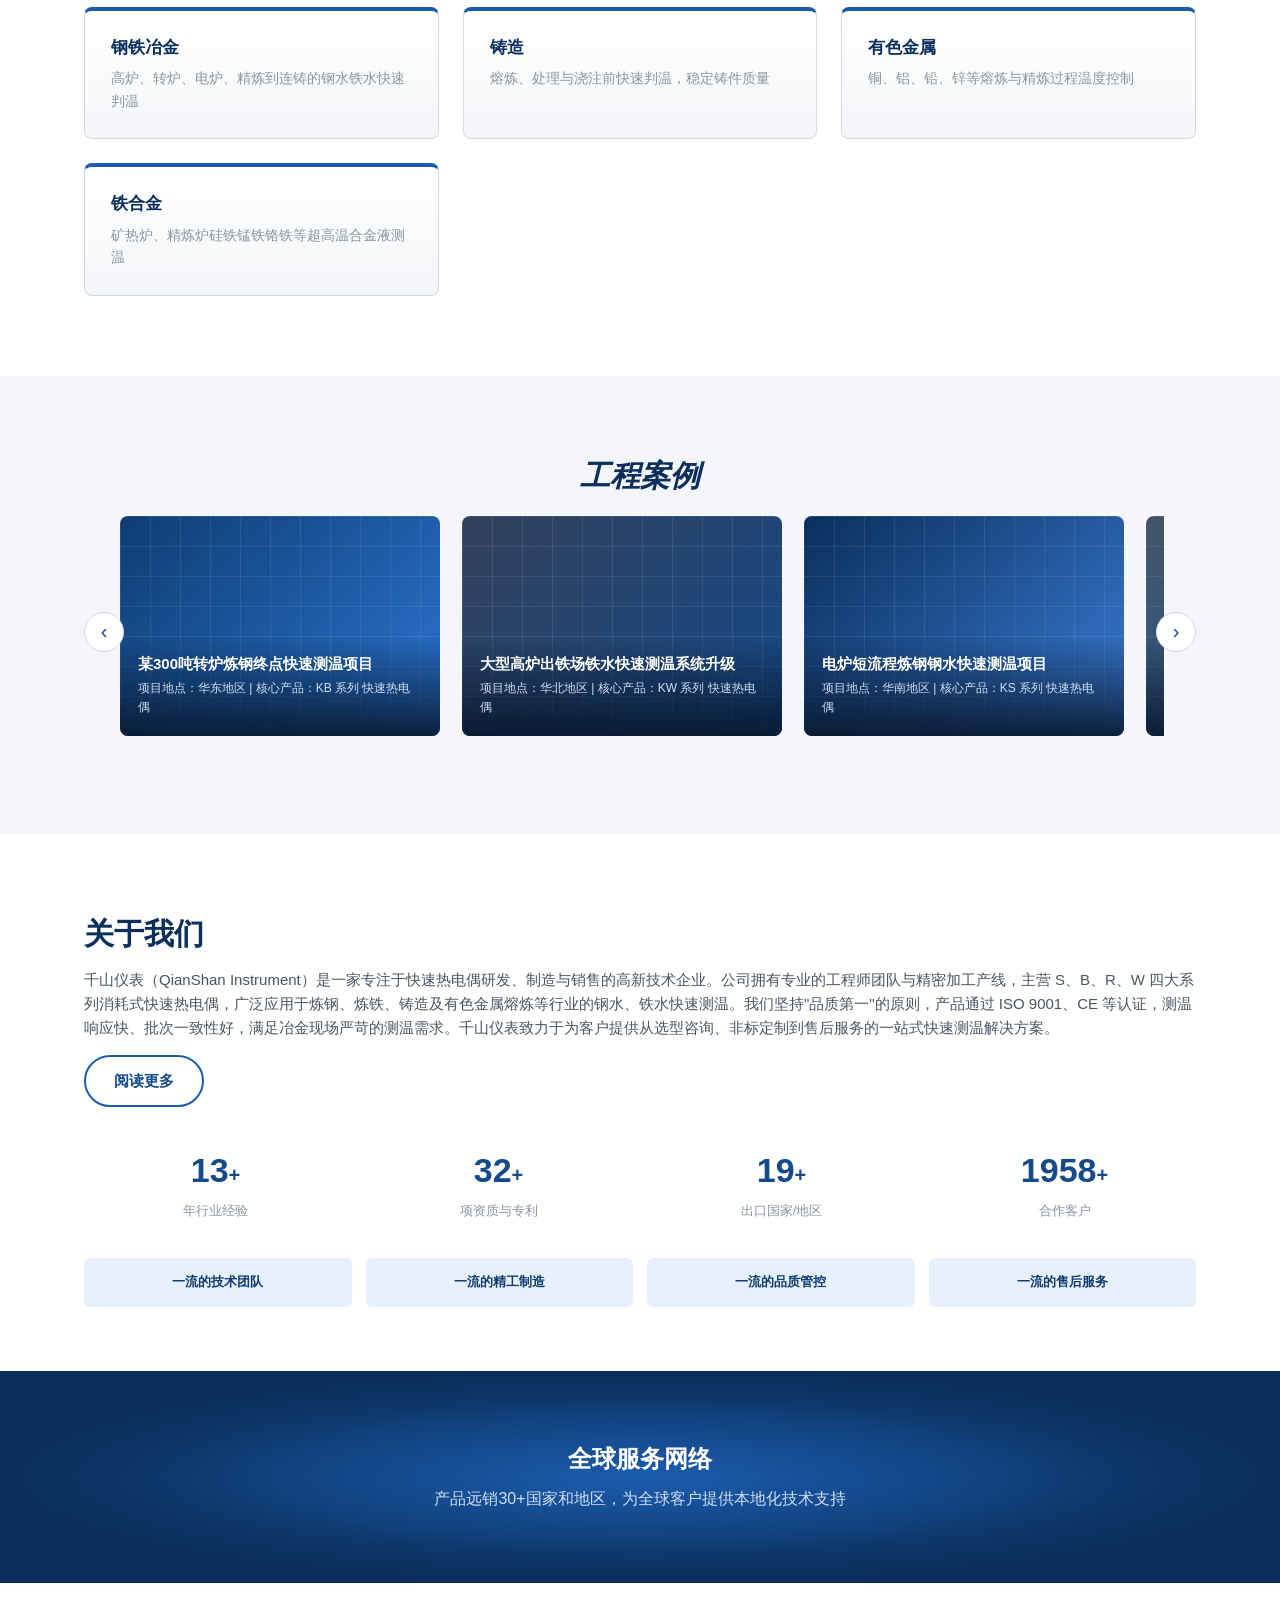
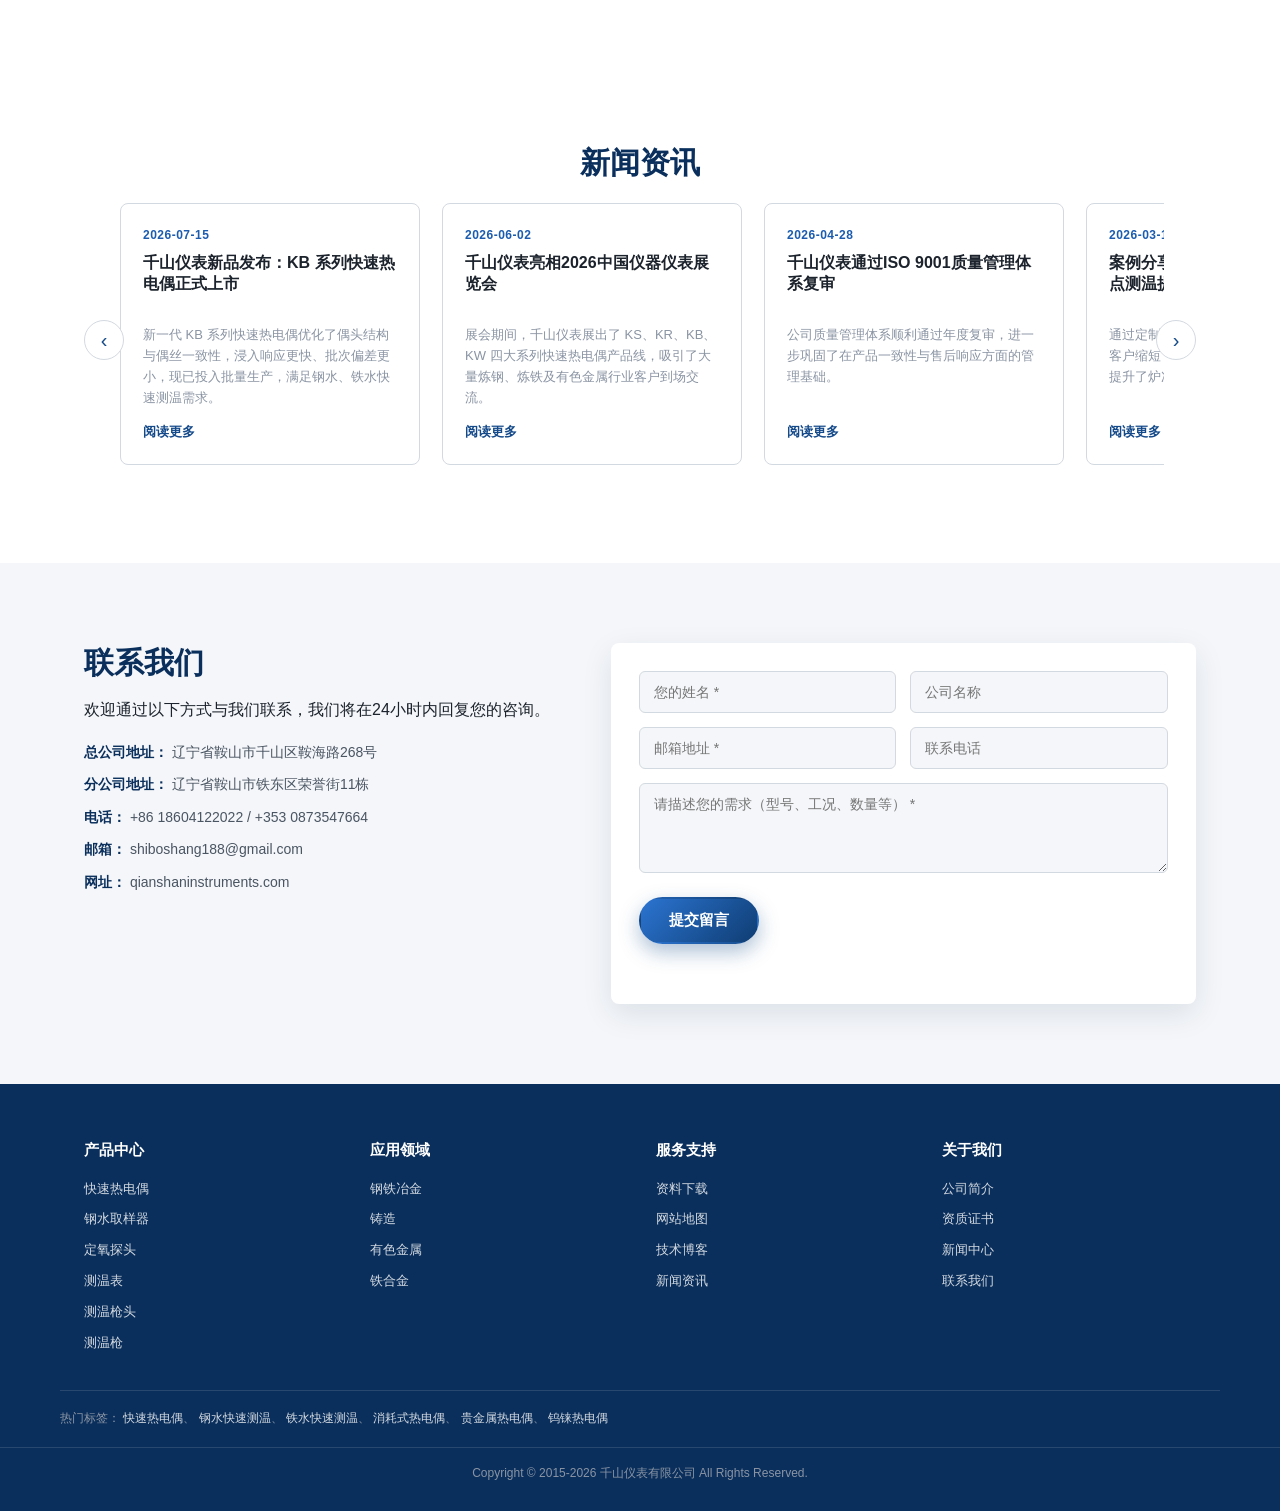
==== commit 7825c308: "Add five companion products alongside the fast-response thermocouple Products now covers six categor" ====
--- a/index.html
+++ b/index.html
@@ -118,51 +118,71 @@
           <div class="container mega-inner">
 
             <ul class="mega-categories">
-              <li class="is-active" data-cat="ks"><span class="zh">快速热电偶 S 分度号</span><span class="en">Fast-Response TC · Type S</span></li>
-              <li data-cat="kr"><span class="zh">快速热电偶 R 分度号</span><span class="en">Fast-Response TC · Type R</span></li>
-              <li data-cat="kb"><span class="zh">快速热电偶 B 分度号</span><span class="en">Fast-Response TC · Type B</span></li>
-              <li data-cat="kw"><span class="zh">快速热电偶 W 分度号</span><span class="en">Fast-Response TC · Type W</span></li>
-            </ul>
-
-            <ul class="mega-sublist is-shown" data-panel="ks">
-              <li><a href="products.html#ks"><span class="zh">KS-602</span><span class="en">KS-602</span></a></li>
-              <li><a href="products.html#ks"><span class="zh">KS-604</span><span class="en">KS-604</span></a></li>
-            </ul>
-            <ul class="mega-sublist" data-panel="kr">
-              <li><a href="products.html#kr"><span class="zh">KR-602</span><span class="en">KR-602</span></a></li>
-              <li><a href="products.html#kr"><span class="zh">KR-604</span><span class="en">KR-604</span></a></li>
-              <li><a href="products.html#kr"><span class="zh">KR-HR</span><span class="en">KR-HR</span></a></li>
-              <li><a href="products.html#kr"><span class="zh">KR-OR</span><span class="en">KR-OR</span></a></li>
-            </ul>
-            <ul class="mega-sublist" data-panel="kb">
-              <li><a href="products.html#kb"><span class="zh">KB-602</span><span class="en">KB-602</span></a></li>
-              <li><a href="products.html#kb"><span class="zh">KB-604</span><span class="en">KB-604</span></a></li>
-            </ul>
-            <ul class="mega-sublist" data-panel="kw">
-              <li><a href="products.html#kw"><span class="zh">KW-602</span><span class="en">KW-602</span></a></li>
-              <li><a href="products.html#kw"><span class="zh">KW-604</span><span class="en">KW-604</span></a></li>
+              <li class="is-active" data-cat="tc"><span class="zh">快速热电偶</span><span class="en">Fast-Response TC</span></li>
+              <li data-cat="sampler"><span class="zh">钢水取样器</span><span class="en">Steel Sampler</span></li>
+              <li data-cat="oxygen"><span class="zh">定氧探头</span><span class="en">Oxygen Probe</span></li>
+              <li data-cat="indicator"><span class="zh">测温表</span><span class="en">Indicator</span></li>
+              <li data-cat="lancehead"><span class="zh">测温枪头</span><span class="en">Lance Head</span></li>
+              <li data-cat="lance"><span class="zh">测温枪</span><span class="en">Measuring Lance</span></li>
+            </ul>
+
+            <ul class="mega-sublist is-shown" data-panel="tc">
+              <li><a href="products.html#ks"><span class="zh">S 分度号（铂铑10-铂）</span><span class="en">Type S (Pt-10%Rh/Pt)</span></a></li>
+              <li><a href="products.html#kr"><span class="zh">R 分度号（铂铑13-铂）</span><span class="en">Type R (Pt-13%Rh/Pt)</span></a></li>
+              <li><a href="products.html#kb"><span class="zh">B 分度号（铂铑30-铂铑6）</span><span class="en">Type B (Pt-30%Rh/Pt-6%Rh)</span></a></li>
+              <li><a href="products.html#kw"><span class="zh">W 分度号（钨铼3-钨铼25）</span><span class="en">Type W (WRe3–WRe25)</span></a></li>
+            </ul>
+            <ul class="mega-sublist" data-panel="sampler">
+              <li><a href="products.html#sampler"><span class="zh">圆饼取样器</span><span class="en">Disc (Pancake) Sampler</span></a></li>
+              <li><a href="products.html#sampler"><span class="zh">双厚度取样器</span><span class="en">Dual-Thickness Sampler</span></a></li>
+            </ul>
+            <ul class="mega-sublist" data-panel="oxygen">
+              <li><a href="products.html#oxygen"><span class="zh">测温定氧探头</span><span class="en">Temperature-Oxygen (TSO) Probe</span></a></li>
+              <li><a href="products.html#oxygen"><span class="zh">定氧探头</span><span class="en">Oxygen Probe</span></a></li>
+            </ul>
+            <ul class="mega-sublist" data-panel="indicator">
+              <li><a href="products.html#indicator"><span class="zh">便携式测温表</span><span class="en">Portable Indicator</span></a></li>
+              <li><a href="products.html#indicator"><span class="zh">盘装式测温表</span><span class="en">Panel-Mount Indicator</span></a></li>
+            </ul>
+            <ul class="mega-sublist" data-panel="lancehead">
+              <li><a href="products.html#lancehead"><span class="zh">标准枪头</span><span class="en">Standard Head</span></a></li>
+              <li><a href="products.html#lancehead"><span class="zh">加强枪头</span><span class="en">Reinforced Head</span></a></li>
+            </ul>
+            <ul class="mega-sublist" data-panel="lance">
+              <li><a href="products.html#lance"><span class="zh">手动测温枪（1.5~3 m）</span><span class="en">Manual Lance (1.5–3 m)</span></a></li>
+              <li><a href="products.html#lance"><span class="zh">长杆测温枪（3~6 m）</span><span class="en">Long Lance (3–6 m)</span></a></li>
             </ul>
 
             <div class="mega-preview">
-              <div class="mega-preview-item is-shown" data-panel="ks">
-                <div class="mega-preview-visual"><svg viewBox="0 0 120 120"><use href="#icon-fast"></use></svg></div>
-                <h4><span class="zh">S 分度号快速热电偶</span><span class="en">Type S Fast-Response TC</span></h4>
-                <p><span class="zh">铂铑10-铂（S 分度号），最佳 1400~1600℃、上限 1650℃，测量时间 4~6 秒</span><span class="en">Pt-10%Rh/Pt (Type S), optimal 1400–1600°C, max 1650°C, 4–6s reading</span></p>
-              </div>
-              <div class="mega-preview-item" data-panel="kr">
-                <div class="mega-preview-visual"><svg viewBox="0 0 120 120"><use href="#icon-fast"></use></svg></div>
-                <h4><span class="zh">R 分度号快速热电偶</span><span class="en">Type R Fast-Response TC</span></h4>
-                <p><span class="zh">铂铑13-铂（R 分度号），最佳 1400~1600℃、上限 1650℃，精度优于 S 型；含 KR-HR、KR-OR 特种型号</span><span class="en">Pt-13%Rh/Pt (Type R), optimal 1400–1600°C, max 1650°C, plus special KR-HR / KR-OR models</span></p>
-              </div>
-              <div class="mega-preview-item" data-panel="kb">
-                <div class="mega-preview-visual"><svg viewBox="0 0 120 120"><use href="#icon-fast"></use></svg></div>
-                <h4><span class="zh">B 分度号快速热电偶</span><span class="en">Type B Fast-Response TC</span></h4>
-                <p><span class="zh">铂铑30-铂铑6（B 分度号），最佳 1500~1700℃、上限 1750℃，可不用补偿导线</span><span class="en">Pt-30%Rh/Pt-6%Rh (Type B), optimal 1500–1700°C, max 1750°C</span></p>
-              </div>
-              <div class="mega-preview-item" data-panel="kw">
-                <div class="mega-preview-visual"><svg viewBox="0 0 120 120"><use href="#icon-fast"></use></svg></div>
-                <h4><span class="zh">W 分度号快速热电偶</span><span class="en">Type W Fast-Response TC</span></h4>
-                <p><span class="zh">钨铼3-钨铼25（W 分度号），最佳 1500~1700℃、上限 1800℃，允差 ±7℃</span><span class="en">WRe3–WRe25 (Type W), optimal 1500–1700°C, max 1800°C, tolerance ±7°C</span></p>
+              <div class="mega-preview-item is-shown" data-panel="tc">
+                <div class="mega-preview-visual"><svg viewBox="0 0 120 120"><use href="#icon-fast"></use></svg></div>
+                <h4><span class="zh">快速热电偶</span><span class="en">Fast-Response Thermocouple</span></h4>
+                <p><span class="zh">S / R / B / W 四种分度号消耗式快速热电偶，3~5 秒完成钢水、铁水快速测温</span><span class="en">Consumable Type S / R / B / W thermocouples — 3–5s molten steel and iron readings</span></p>
+              </div>
+              <div class="mega-preview-item" data-panel="sampler">
+                <div class="mega-preview-visual"><svg viewBox="0 0 120 120"><use href="#icon-fast"></use></svg></div>
+                <h4><span class="zh">钢水取样器</span><span class="en">Molten Steel Sampler</span></h4>
+                <p><span class="zh">快速取出成型钢样供光谱分析，取成率约 98%，样品饱满无气孔</span><span class="en">Takes a solidified sample for OES analysis, ~98% success rate, pore-free</span></p>
+              </div>
+              <div class="mega-preview-item" data-panel="oxygen">
+                <div class="mega-preview-visual"><svg viewBox="0 0 120 120"><use href="#icon-fast"></use></svg></div>
+                <h4><span class="zh">定氧探头</span><span class="en">Oxygen Probe</span></h4>
+                <p><span class="zh">氧化锆固体电解质测量钢水溶解氧活度，可与测温合为一体</span><span class="en">Zirconia cell measures dissolved-oxygen activity; available combined with temperature</span></p>
+              </div>
+              <div class="mega-preview-item" data-panel="indicator">
+                <div class="mega-preview-visual"><svg viewBox="0 0 120 120"><use href="#icon-fast"></use></svg></div>
+                <h4><span class="zh">测温表</span><span class="en">Temperature Indicator</span></h4>
+                <p><span class="zh">快速热电偶的二次显示仪表，数字显示、峰值保持，便携或盘装</span><span class="en">Secondary readout with digital display and peak hold — portable or panel-mount</span></p>
+              </div>
+              <div class="mega-preview-item" data-panel="lancehead">
+                <div class="mega-preview-visual"><svg viewBox="0 0 120 120"><use href="#icon-fast"></use></svg></div>
+                <h4><span class="zh">测温枪头</span><span class="en">Lance Head</span></h4>
+                <p><span class="zh">测温枪前端的连接偶头，内含补偿触点，用于插接消耗式偶头 / 取样器</span><span class="en">Contact head at the lance tip with compensating contacts for consumable probes</span></p>
+              </div>
+              <div class="mega-preview-item" data-panel="lance">
+                <div class="mega-preview-visual"><svg viewBox="0 0 120 120"><use href="#icon-fast"></use></svg></div>
+                <h4><span class="zh">测温枪</span><span class="en">Measuring Lance</span></h4>
+                <p><span class="zh">操作人员手持的测温长杆，含手柄、补偿电缆与枪头，长度可选配</span><span class="en">Hand-held lance with handle, compensating cable and head; length to suit the furnace</span></p>
               </div>
             </div>
 
@@ -300,16 +320,16 @@
 <section class="section products" id="products">
   <div class="container">
     <h2 class="section-title"><span class="zh">产品中心</span><span class="en">Products</span></h2>
-    <p class="section-sub zh">快速热电偶 · S / R / B / W 四种分度号</p>
-    <p class="section-sub en">Fast-Response Thermocouples · Types S / R / B / W</p>
+    <p class="section-sub zh">快速热电偶 · 钢水取样器 · 定氧探头 · 测温表 · 测温枪头 · 测温枪</p>
+    <p class="section-sub en">Fast-Response TC · Steel Sampler · Oxygen Probe · Indicator · Lance Head · Lance</p>
 
     <div class="tag-strip">
-      <span class="tag is-active">
-        <span class="zh">快速热电偶 S 分度号</span><span class="en">Fast-Response TC · Type S</span>
-      </span>
-      <span class="tag"><span class="zh">快速热电偶 R 分度号</span><span class="en">Fast-Response TC · Type R</span></span>
-      <span class="tag"><span class="zh">快速热电偶 B 分度号</span><span class="en">Fast-Response TC · Type B</span></span>
-      <span class="tag"><span class="zh">快速热电偶 W 分度号</span><span class="en">Fast-Response TC · Type W</span></span>
+      <span class="tag is-active"><span class="zh">快速热电偶</span><span class="en">Fast-Response TC</span></span>
+      <span class="tag"><span class="zh">钢水取样器</span><span class="en">Steel Sampler</span></span>
+      <span class="tag"><span class="zh">定氧探头</span><span class="en">Oxygen Probe</span></span>
+      <span class="tag"><span class="zh">测温表</span><span class="en">Indicator</span></span>
+      <span class="tag"><span class="zh">测温枪头</span><span class="en">Lance Head</span></span>
+      <span class="tag"><span class="zh">测温枪</span><span class="en">Measuring Lance</span></span>
     </div>
 
     <div class="carousel" id="productCarousel">
@@ -342,6 +362,41 @@
           <h3><span class="zh">W 分度号快速热电偶</span><span class="en">Type W Fast-Response TC</span></h3>
           <p class="zh">W 分度号（钨铼3-钨铼25），最佳 1500~1700℃、上限 1800℃，允差 ±7℃</p>
           <p class="en">Type W (WRe3–WRe25), optimal 1500–1700°C, max 1800°C, tolerance ±7°C</p>
+        </article>
+
+        <article class="product-card">
+          <div class="product-thumb"><svg viewBox="0 0 120 120"><use href="#icon-fast"></use></svg></div>
+          <h3><span class="zh">钢水取样器</span><span class="en">Molten Steel Sampler</span></h3>
+          <p class="zh">快速取出成型钢样供光谱分析，取成率约 98%，样品饱满无气孔</p>
+          <p class="en">Solidified steel sample for OES analysis, ~98% success rate, pore-free</p>
+        </article>
+
+        <article class="product-card">
+          <div class="product-thumb"><svg viewBox="0 0 120 120"><use href="#icon-fast"></use></svg></div>
+          <h3><span class="zh">定氧探头</span><span class="en">Oxygen Probe</span></h3>
+          <p class="zh">测量钢水溶解氧活度，指导脱氧与合金化，可与测温合为一体</p>
+          <p class="en">Measures dissolved-oxygen activity; available combined with temperature</p>
+        </article>
+
+        <article class="product-card">
+          <div class="product-thumb"><svg viewBox="0 0 120 120"><use href="#icon-fast"></use></svg></div>
+          <h3><span class="zh">测温表</span><span class="en">Temperature Indicator</span></h3>
+          <p class="zh">快速热电偶二次显示仪表，数字显示、峰值保持，便携或盘装</p>
+          <p class="en">Secondary readout with digital display and peak hold — portable or panel-mount</p>
+        </article>
+
+        <article class="product-card">
+          <div class="product-thumb"><svg viewBox="0 0 120 120"><use href="#icon-fast"></use></svg></div>
+          <h3><span class="zh">测温枪头</span><span class="en">Lance Head</span></h3>
+          <p class="zh">测温枪前端连接偶头，内含补偿触点，用于插接消耗式偶头 / 取样器</p>
+          <p class="en">Contact head at the lance tip with compensating contacts for consumable probes</p>
+        </article>
+
+        <article class="product-card">
+          <div class="product-thumb"><svg viewBox="0 0 120 120"><use href="#icon-fast"></use></svg></div>
+          <h3><span class="zh">测温枪</span><span class="en">Measuring Lance</span></h3>
+          <p class="zh">操作人员手持测温长杆，含手柄、补偿电缆与枪头，长度可选配</p>
+          <p class="en">Hand-held lance with handle, compensating cable and head; length to suit the furnace</p>
         </article>
 
       </div>
@@ -597,10 +652,12 @@
   <div class="container footer-grid">
     <div class="footer-col">
       <h4><span class="zh">产品中心</span><span class="en">Products</span></h4>
-      <a href="products.html#ks"><span class="zh">S 分度号快速热电偶</span><span class="en">Type S</span></a>
-      <a href="products.html#kr"><span class="zh">R 分度号快速热电偶</span><span class="en">Type R</span></a>
-      <a href="products.html#kb"><span class="zh">B 分度号快速热电偶</span><span class="en">Type B</span></a>
-      <a href="products.html#kw"><span class="zh">W 分度号快速热电偶</span><span class="en">Type W</span></a>
+      <a href="products.html#ks"><span class="zh">快速热电偶</span><span class="en">Fast-Response TC</span></a>
+      <a href="products.html#sampler"><span class="zh">钢水取样器</span><span class="en">Steel Sampler</span></a>
+      <a href="products.html#oxygen"><span class="zh">定氧探头</span><span class="en">Oxygen Probe</span></a>
+      <a href="products.html#indicator"><span class="zh">测温表</span><span class="en">Indicator</span></a>
+      <a href="products.html#lancehead"><span class="zh">测温枪头</span><span class="en">Lance Head</span></a>
+      <a href="products.html#lance"><span class="zh">测温枪</span><span class="en">Measuring Lance</span></a>
     </div>
     <div class="footer-col">
       <h4><span class="zh">应用领域</span><span class="en">Applications</span></h4>
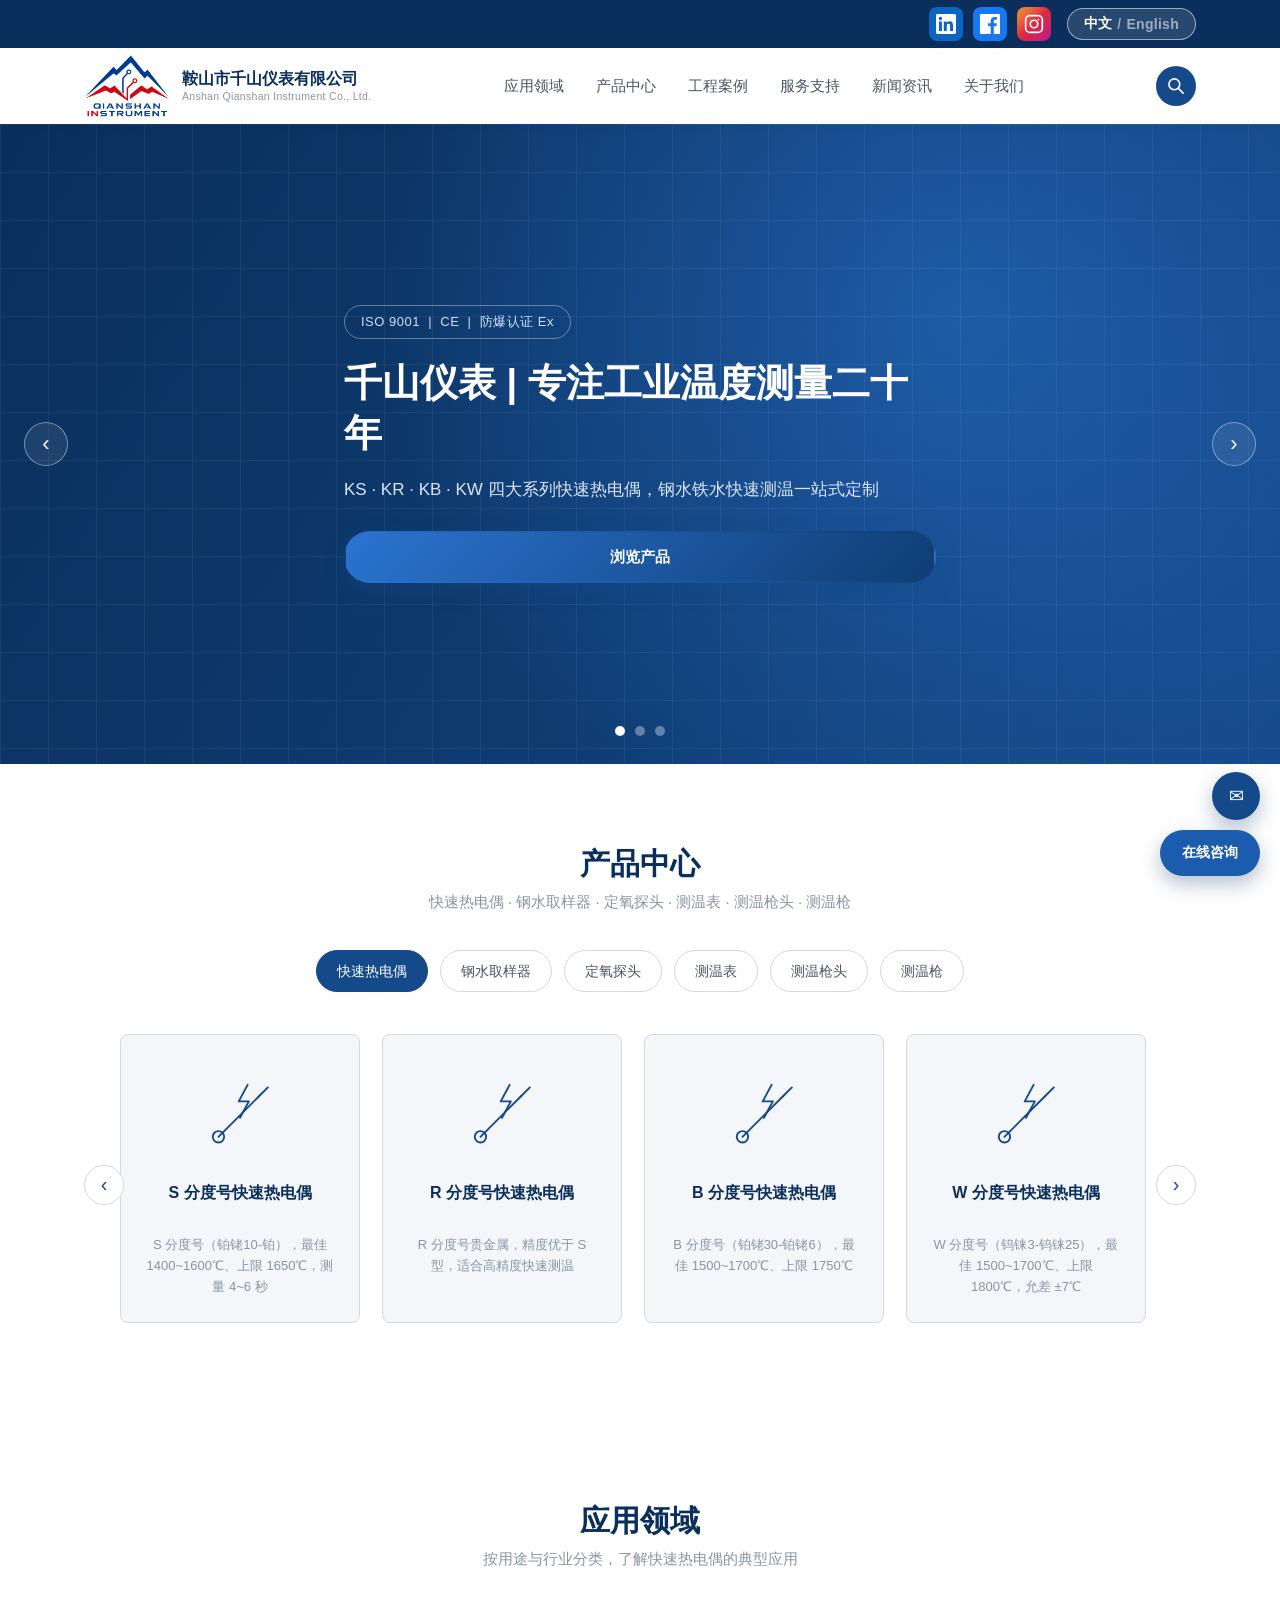
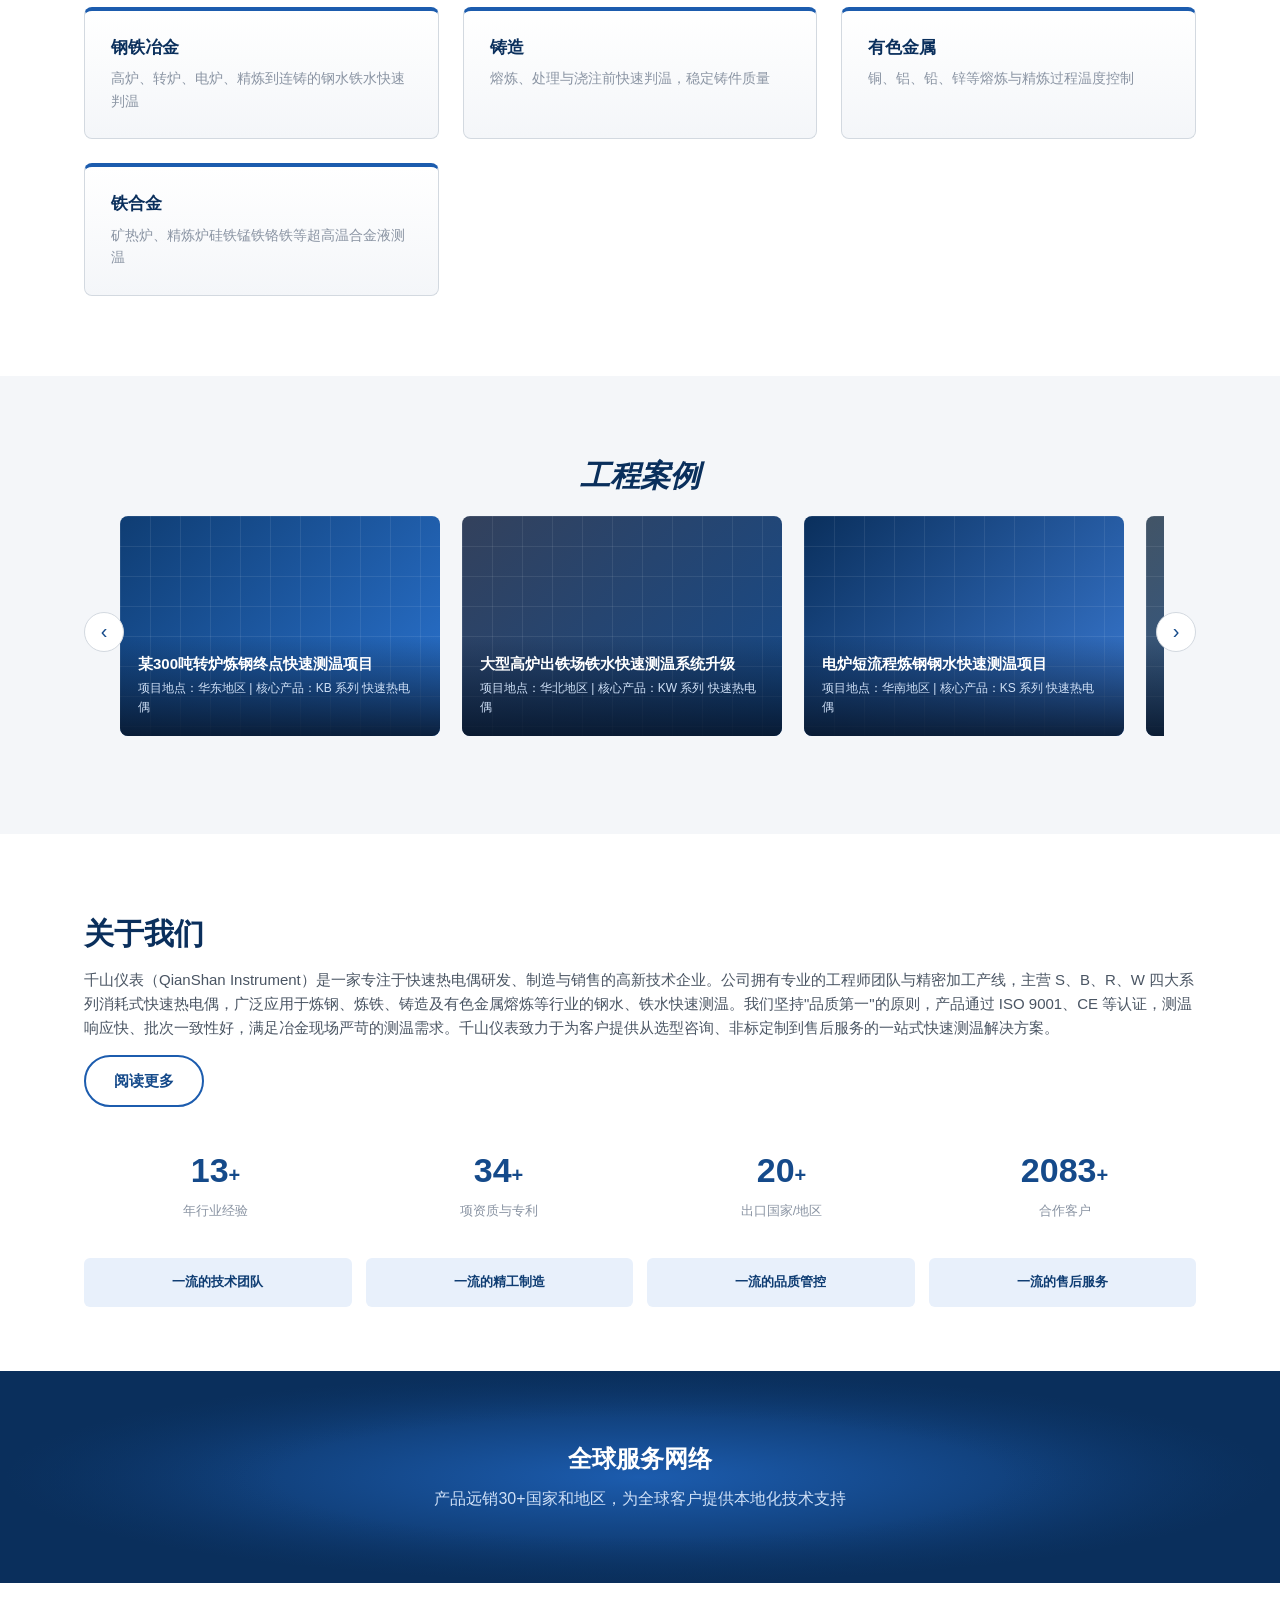
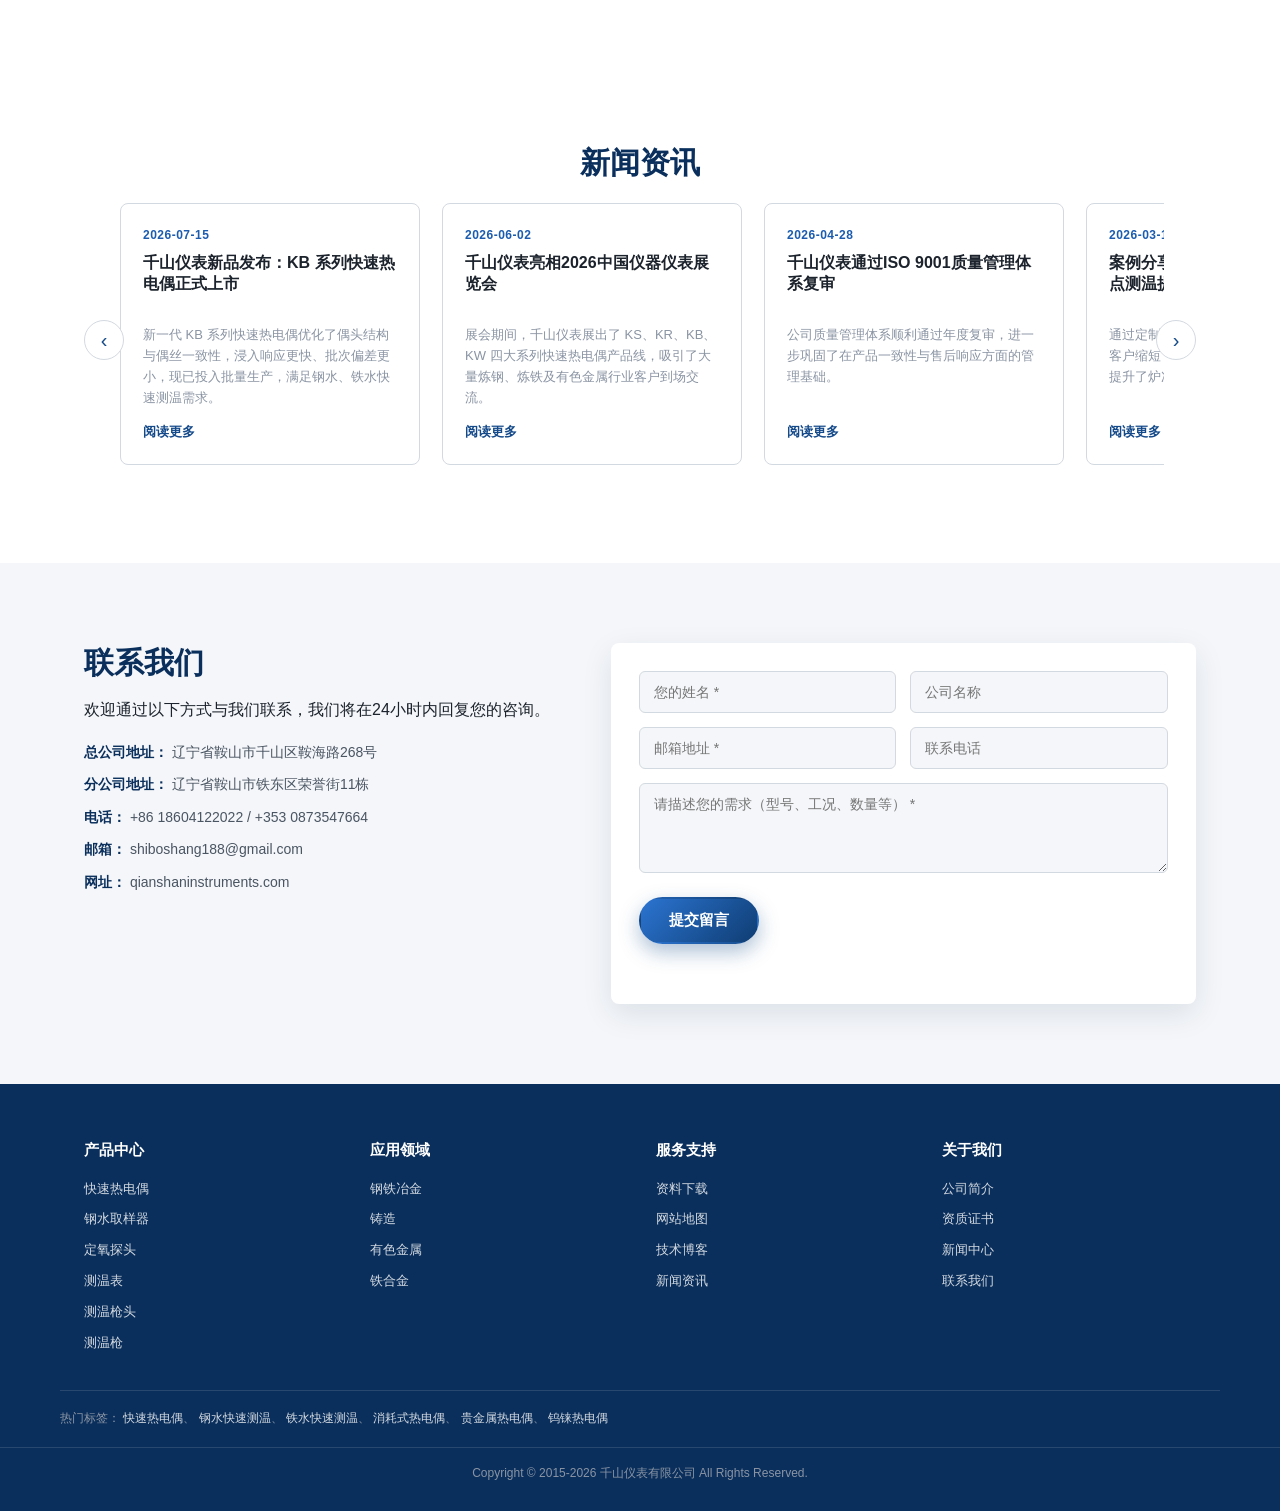
==== commit 852c1fd0: "Products mega-menu: third-level model codes under each 分度号 The 快速热电偶 dropdown panel now shows model " ====
--- a/index.html
+++ b/index.html
@@ -127,10 +127,22 @@
             </ul>
 
             <ul class="mega-sublist is-shown" data-panel="tc">
-              <li><a href="products.html#ks"><span class="zh">S 分度号（铂铑10-铂）</span><span class="en">Type S (Pt-10%Rh/Pt)</span></a></li>
-              <li><a href="products.html#kr"><span class="zh">R 分度号（铂铑13-铂）</span><span class="en">Type R (Pt-13%Rh/Pt)</span></a></li>
-              <li><a href="products.html#kb"><span class="zh">B 分度号（铂铑30-铂铑6）</span><span class="en">Type B (Pt-30%Rh/Pt-6%Rh)</span></a></li>
-              <li><a href="products.html#kw"><span class="zh">W 分度号（钨铼3-钨铼25）</span><span class="en">Type W (WRe3–WRe25)</span></a></li>
+              <li class="mega-sub-group">
+                <a class="mega-sub-head" href="products.html#ks"><span class="zh">S 分度号（铂铑10-铂）</span><span class="en">Type S (Pt-10%Rh/Pt)</span></a>
+                <span class="mega-sub-models"><a href="products.html#ks">KS-602</a><a href="products.html#ks">KS-604</a></span>
+              </li>
+              <li class="mega-sub-group">
+                <a class="mega-sub-head" href="products.html#kr"><span class="zh">R 分度号（铂铑13-铂）</span><span class="en">Type R (Pt-13%Rh/Pt)</span></a>
+                <span class="mega-sub-models"><a href="products.html#kr">KR-602</a><a href="products.html#kr">KR-604</a><a href="products.html#kr">HR</a><a href="products.html#kr">OR</a></span>
+              </li>
+              <li class="mega-sub-group">
+                <a class="mega-sub-head" href="products.html#kb"><span class="zh">B 分度号（铂铑30-铂铑6）</span><span class="en">Type B (Pt-30%Rh/Pt-6%Rh)</span></a>
+                <span class="mega-sub-models"><a href="products.html#kb">KB-602</a><a href="products.html#kb">KB-604</a></span>
+              </li>
+              <li class="mega-sub-group">
+                <a class="mega-sub-head" href="products.html#kw"><span class="zh">W 分度号（钨铼3-钨铼25）</span><span class="en">Type W (WRe3–WRe25)</span></a>
+                <span class="mega-sub-models"><a href="products.html#kw">KW-602</a><a href="products.html#kw">KW-604</a></span>
+              </li>
             </ul>
             <ul class="mega-sublist" data-panel="sampler">
               <li><a href="products.html#sampler"><span class="zh">圆饼取样器</span><span class="en">Disc (Pancake) Sampler</span></a></li>
--- a/css/style.css
+++ b/css/style.css
@@ -118,6 +118,16 @@
 .mega-sublist li{margin-bottom:2px;}
 .mega-sublist li a{display:block;padding:8px 0;font-size:13px;color:var(--grey-700);}
 .mega-sublist li a:hover{color:var(--blue-600);}
+/* third level: model codes under each 分度号 */
+.mega-sub-group{margin-bottom:12px;}
+.mega-sub-head{display:block;padding:4px 0;font-size:13px;font-weight:600;color:var(--grey-700);}
+.mega-sub-head:hover{color:var(--blue-600);}
+.mega-sub-models{display:flex;flex-wrap:wrap;gap:6px;padding:2px 0 4px;}
+.mega-sub-models a{
+  display:inline-block;padding:2px 8px;border:1px solid var(--grey-300);border-radius:4px;
+  font-size:12px;color:var(--grey-500);
+}
+.mega-sub-models a:hover{border-color:var(--blue-600);color:var(--blue-600);}
 
 .mega-preview{padding:24px;}
 .mega-preview-item{display:none;}
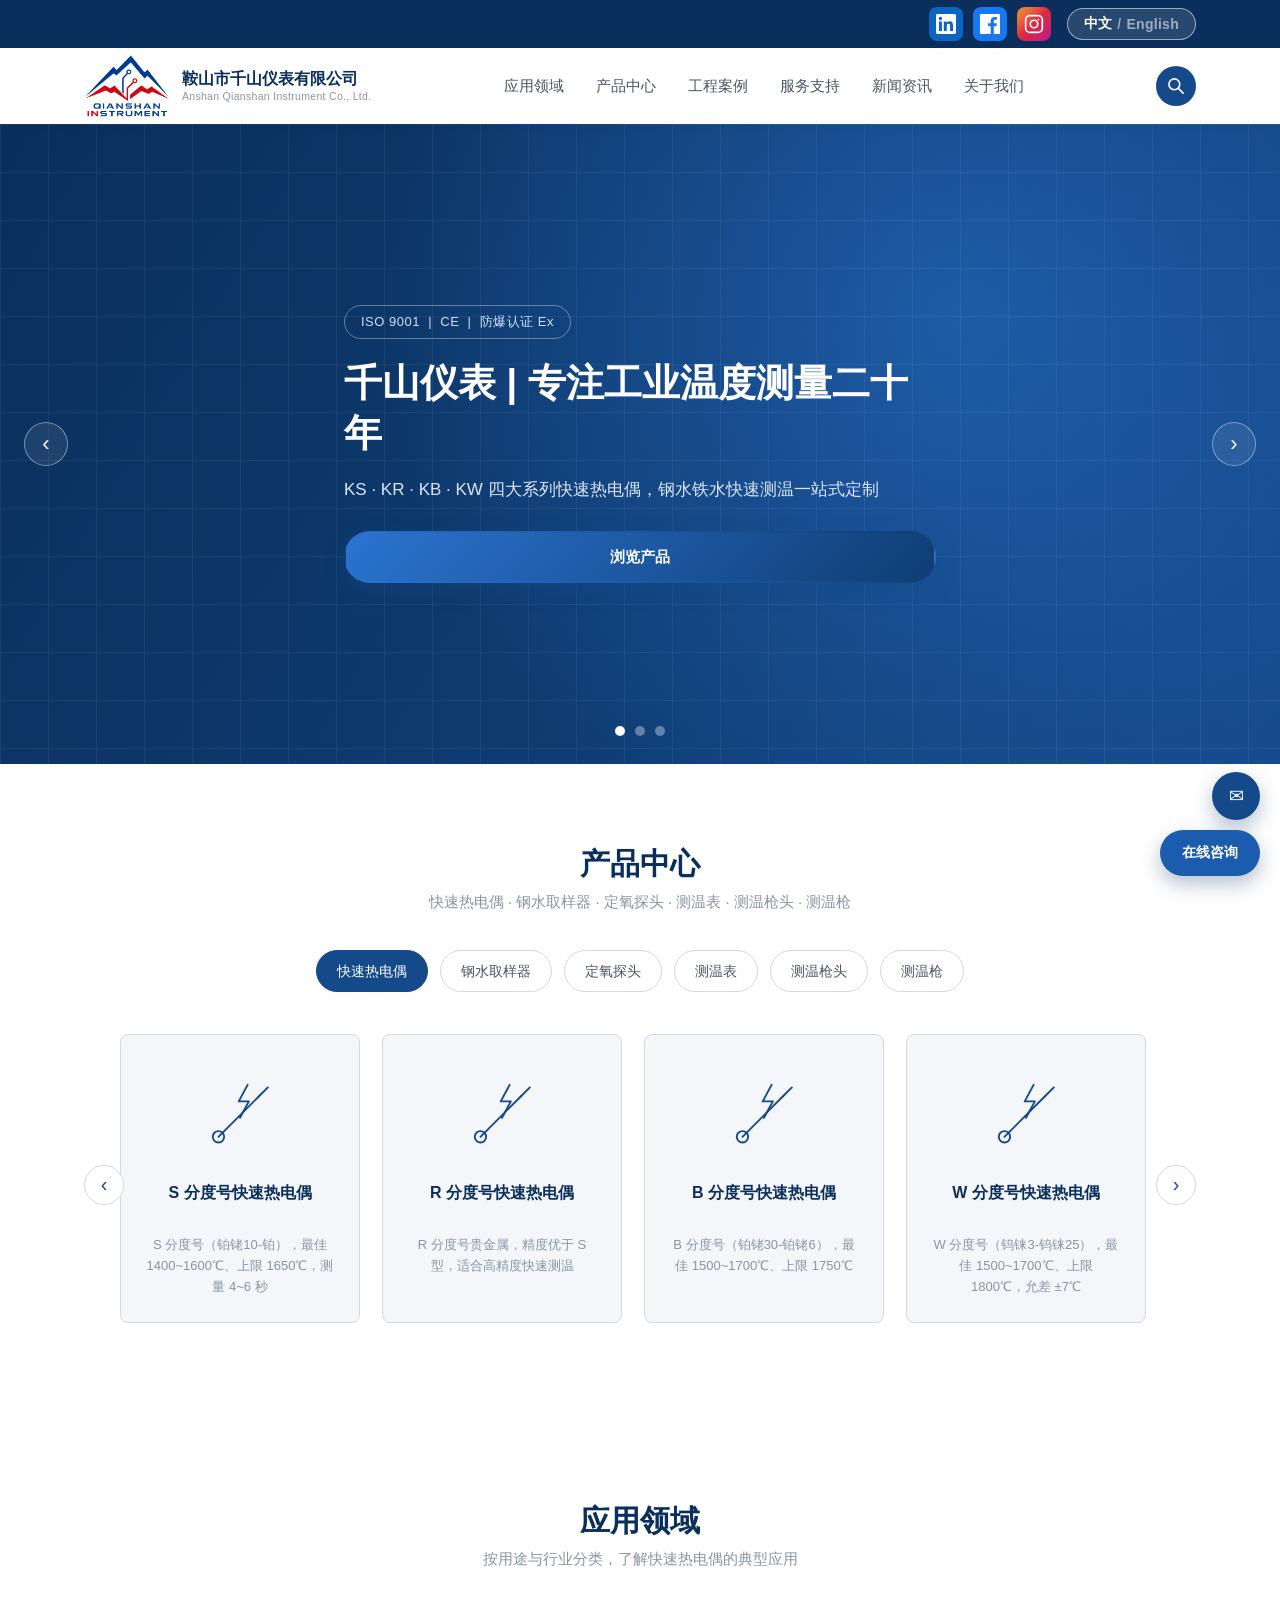
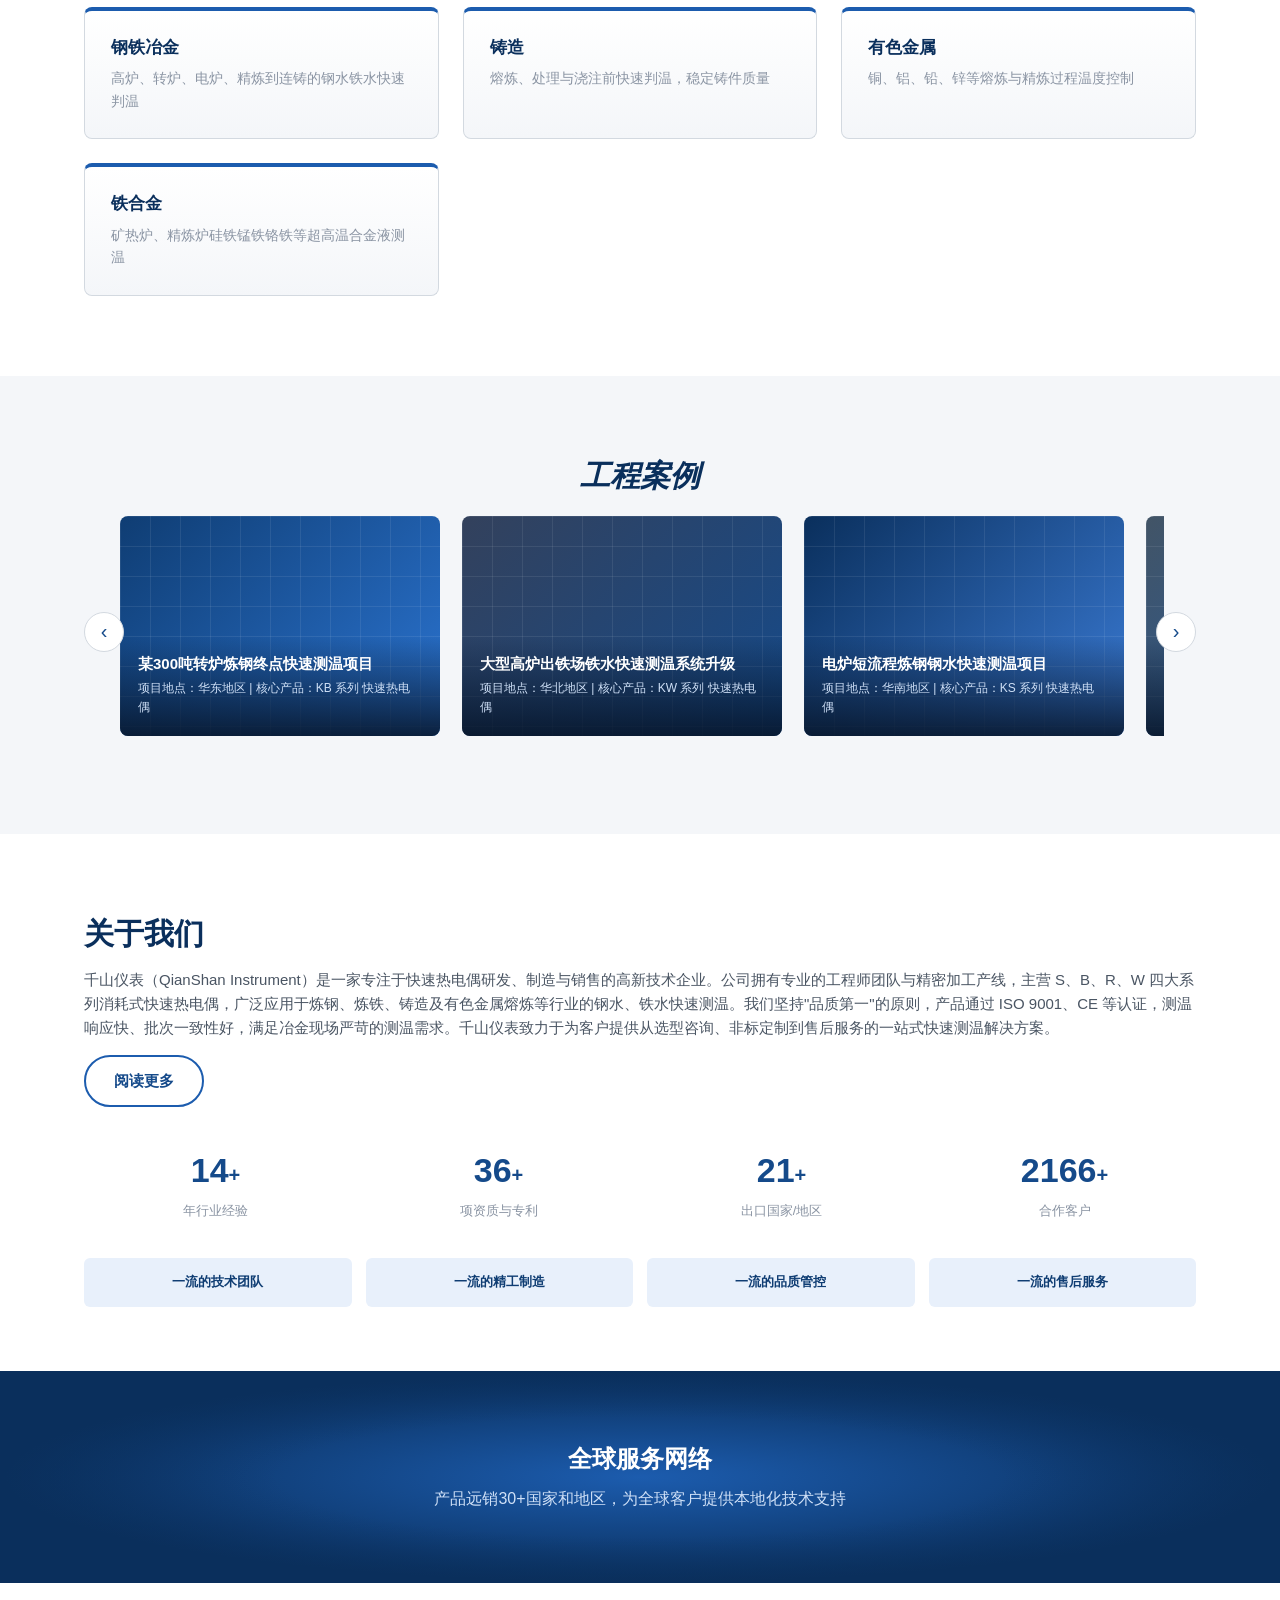
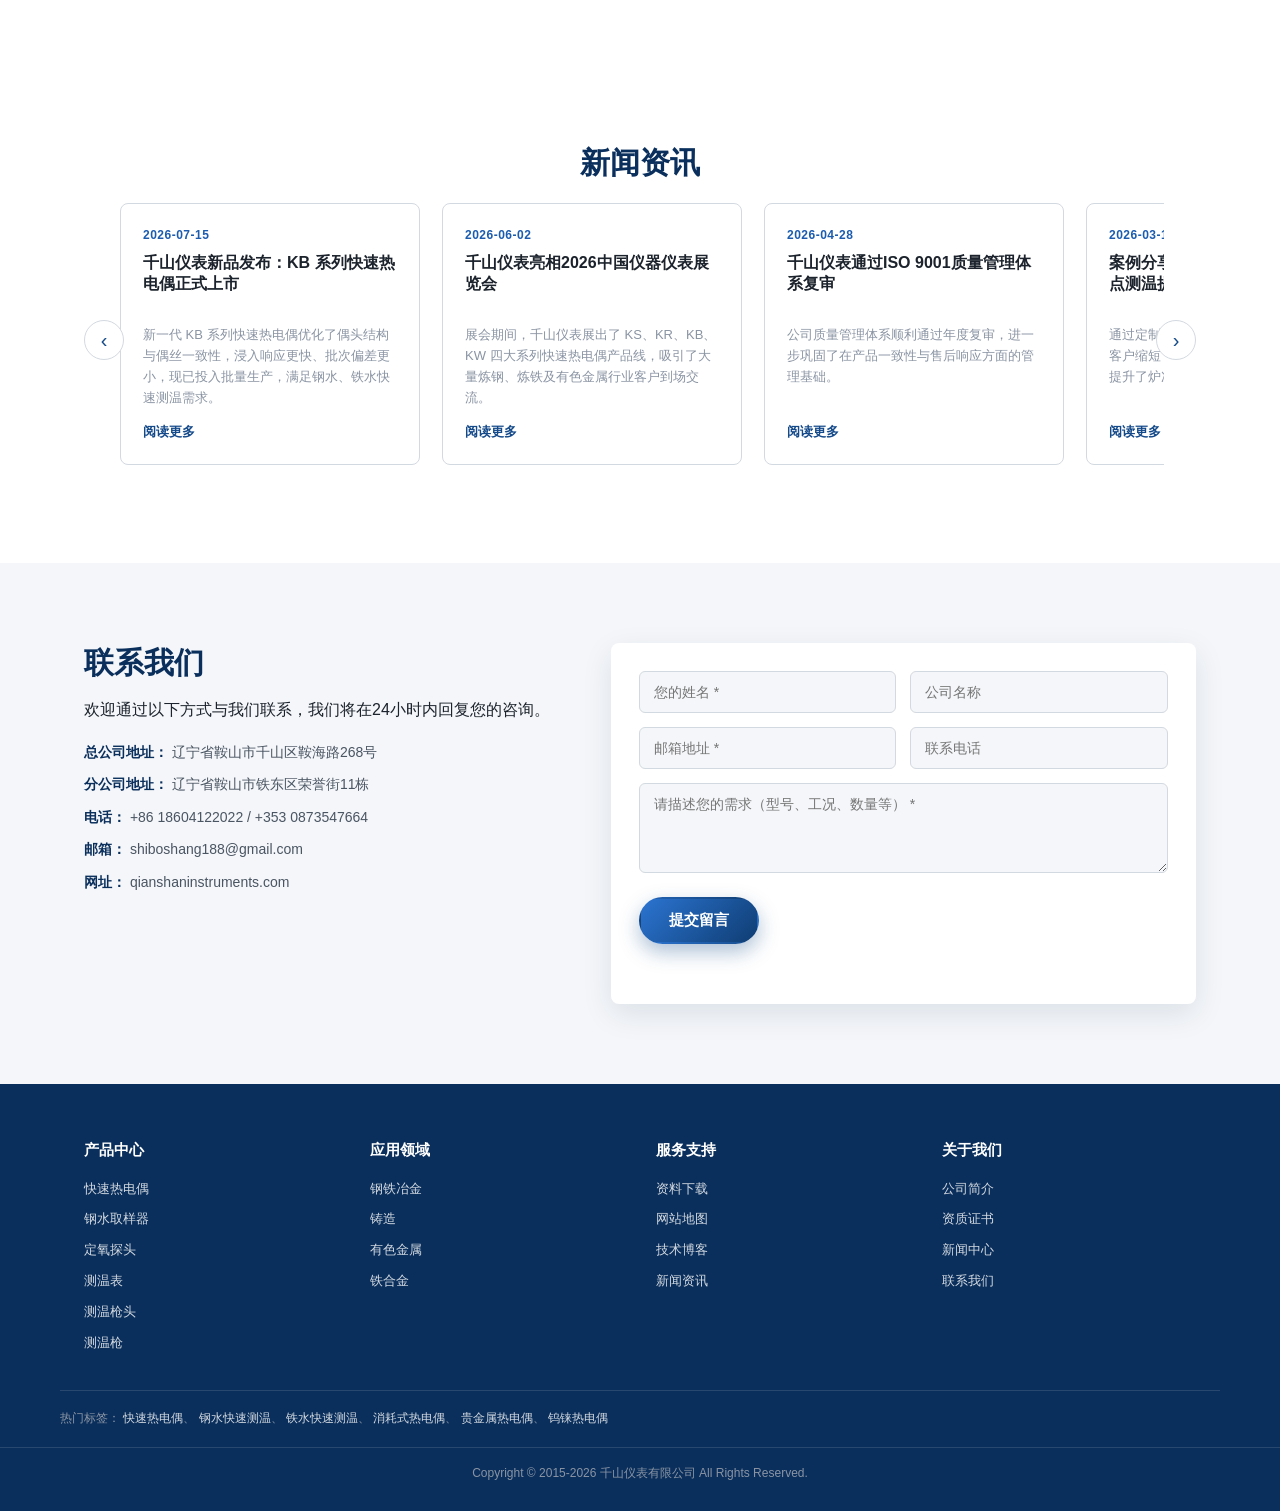
==== commit 8938e161: "Add a Selection Support section with engineer intro and contacts The "选型支持" service card is now a li" ====
--- a/index.html
+++ b/index.html
@@ -221,7 +221,7 @@
         <div class="simple-panel">
           <div class="container">
             <div class="icon-links">
-              <a href="service.html">
+              <a href="service.html#selection">
                 <span class="icon-links-icon"><svg viewBox="0 0 40 40"><path d="M8 14 h24 v14 h-16 l-6 6 v-6 h-2 z" fill="none" stroke-linejoin="round"/></svg></span>
                 <span class="zh">选型支持</span><span class="en">Selection Support</span>
               </a>
--- a/css/style.css
+++ b/css/style.css
@@ -123,11 +123,12 @@
 .mega-sub-head{display:block;padding:4px 0;font-size:13px;font-weight:600;color:var(--grey-700);}
 .mega-sub-head:hover{color:var(--blue-600);}
 .mega-sub-models{display:flex;flex-wrap:wrap;gap:6px;padding:2px 0 4px;}
-.mega-sub-models a{
-  display:inline-block;padding:2px 8px;border:1px solid var(--grey-300);border-radius:4px;
+.mega-sublist .mega-sub-models a{
+  display:inline-block;box-sizing:border-box;min-width:72px;text-align:center;
+  padding:3px 8px;border:1px solid var(--grey-300);border-radius:4px;
   font-size:12px;color:var(--grey-500);
 }
-.mega-sub-models a:hover{border-color:var(--blue-600);color:var(--blue-600);}
+.mega-sublist .mega-sub-models a:hover{border-color:var(--blue-600);color:var(--blue-600);}
 
 .mega-preview{padding:24px;}
 .mega-preview-item{display:none;}
@@ -361,8 +362,10 @@
 /* ===== Service icons row ===== */
 .service-icons{display:grid;grid-template-columns:repeat(3,1fr);gap:20px;margin-bottom:20px;}
 .service-icon-card{
-  text-align:center;padding:28px 16px;border:1px solid var(--grey-300);border-radius:var(--radius);
-}
+  display:block;text-align:center;padding:28px 16px;border:1px solid var(--grey-300);border-radius:var(--radius);
+}
+a.service-icon-card{transition:border-color .15s ease,box-shadow .15s ease;}
+a.service-icon-card:hover{border-color:var(--blue-600);box-shadow:var(--shadow);}
 .service-icon-card .icon-circle{
   width:52px;height:52px;margin:0 auto 14px;border-radius:50%;
   background:var(--blue-100);display:flex;align-items:center;justify-content:center;
@@ -370,6 +373,29 @@
 .service-icon-card .icon-circle svg{width:26px;height:26px;stroke:var(--blue-700);fill:none;stroke-width:3;}
 .service-icon-card h4{font-size:15px;color:var(--blue-900);margin-bottom:4px;}
 .service-icon-card p{font-size:13px;color:var(--grey-500);margin:0;}
+
+/* ===== Engineer / selection-support card ===== */
+.engineer-card{
+  display:grid;grid-template-columns:240px 1fr;gap:28px;align-items:start;margin-top:20px;
+  background:#fff;border:1px solid var(--grey-300);border-radius:var(--radius);padding:24px;
+}
+.engineer-photo{
+  border:1px dashed var(--grey-300);border-radius:6px;background:var(--grey-100);
+  min-height:260px;display:flex;align-items:center;justify-content:center;text-align:center;
+  font-size:12px;color:var(--grey-500);padding:10px;
+}
+.engineer-photo img{width:100%;height:auto;border-radius:6px;}
+.engineer-info h3{font-size:20px;color:var(--blue-900);margin-bottom:4px;}
+.engineer-title{font-size:13px;color:var(--blue-700);font-weight:600;margin:0 0 12px;}
+.engineer-info > p{font-size:14px;color:var(--grey-700);line-height:1.75;}
+.engineer-contact{margin:14px 0 18px;display:flex;flex-direction:column;gap:8px;}
+.engineer-contact li{display:flex;gap:12px;font-size:14px;align-items:baseline;}
+.engineer-contact .k{flex:0 0 84px;color:var(--grey-500);}
+.engineer-contact a{color:var(--blue-700);font-weight:600;word-break:break-word;}
+@media (max-width:768px){
+  .engineer-card{grid-template-columns:1fr;}
+  .engineer-photo{min-height:200px;}
+}
 
 /* ===== Service network band ===== */
 .network-grid{display:grid;grid-template-columns:repeat(4,1fr);gap:16px;margin-top:28px;}
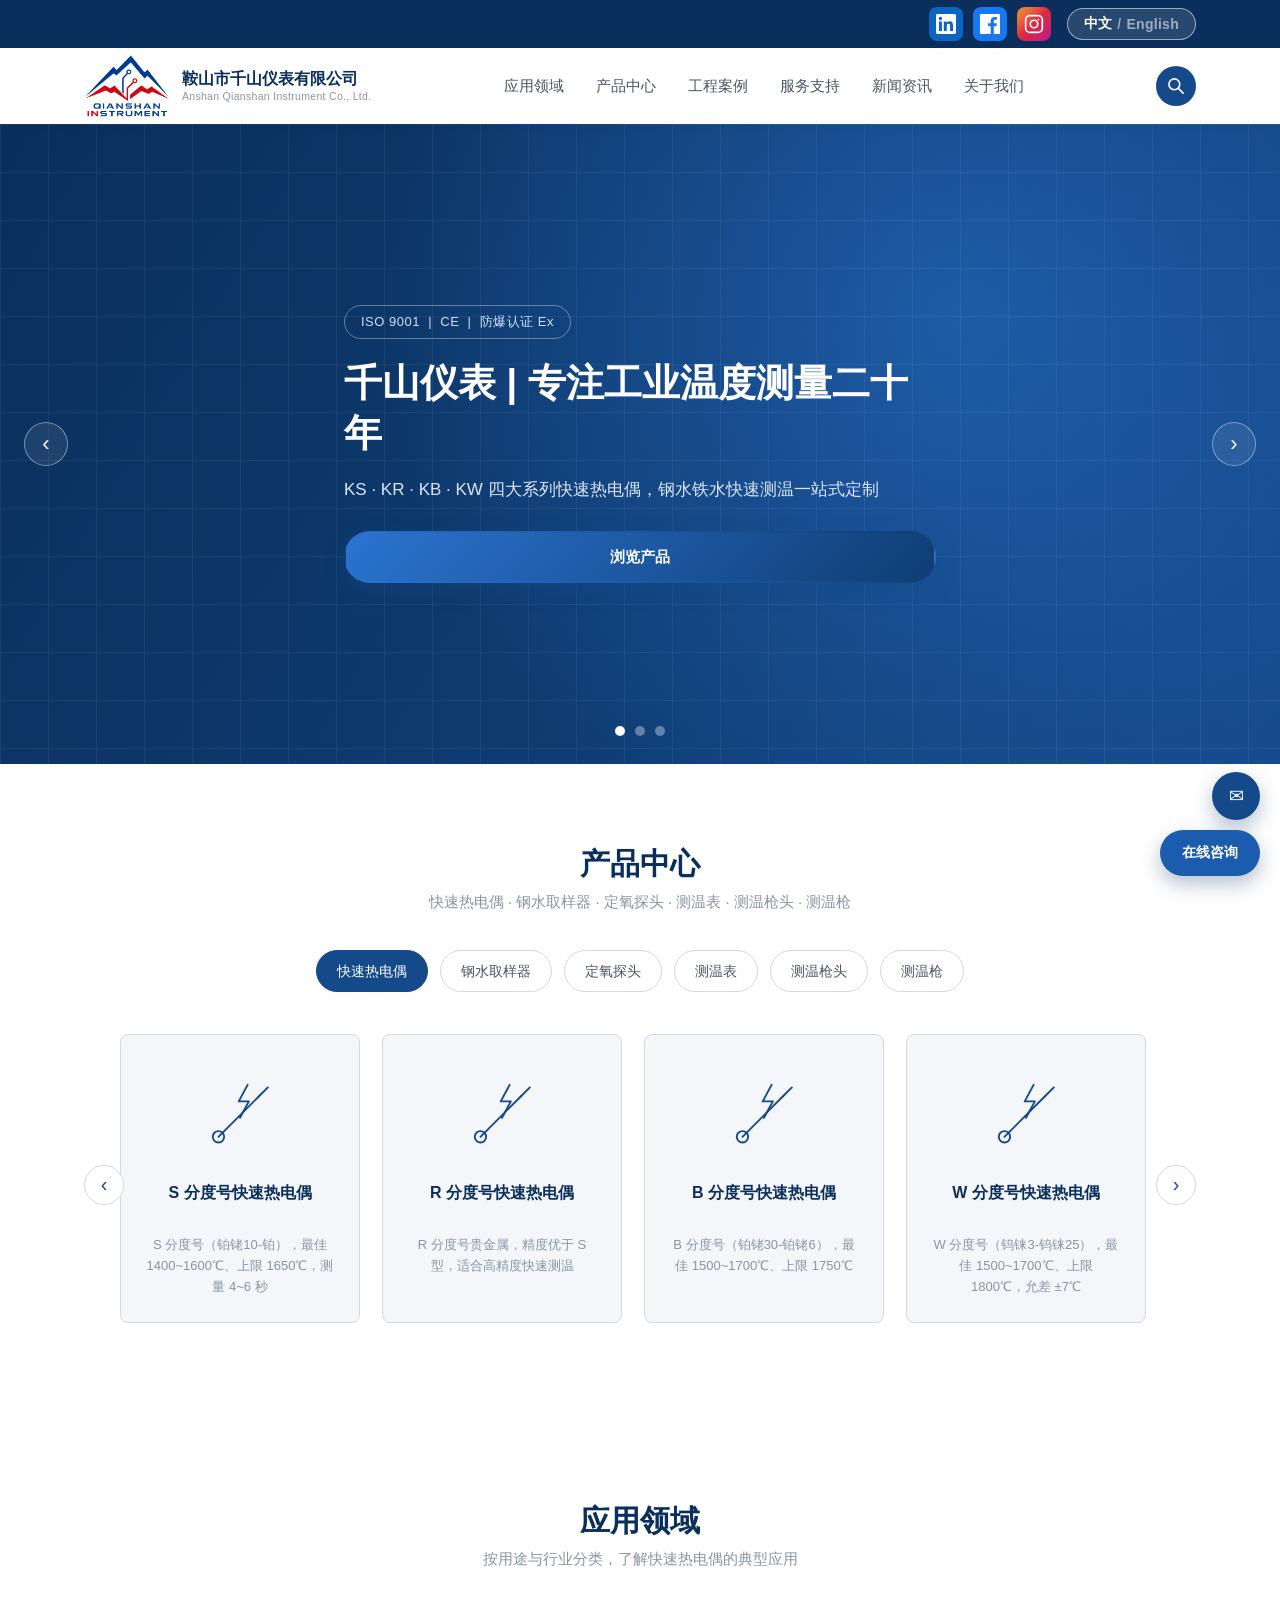
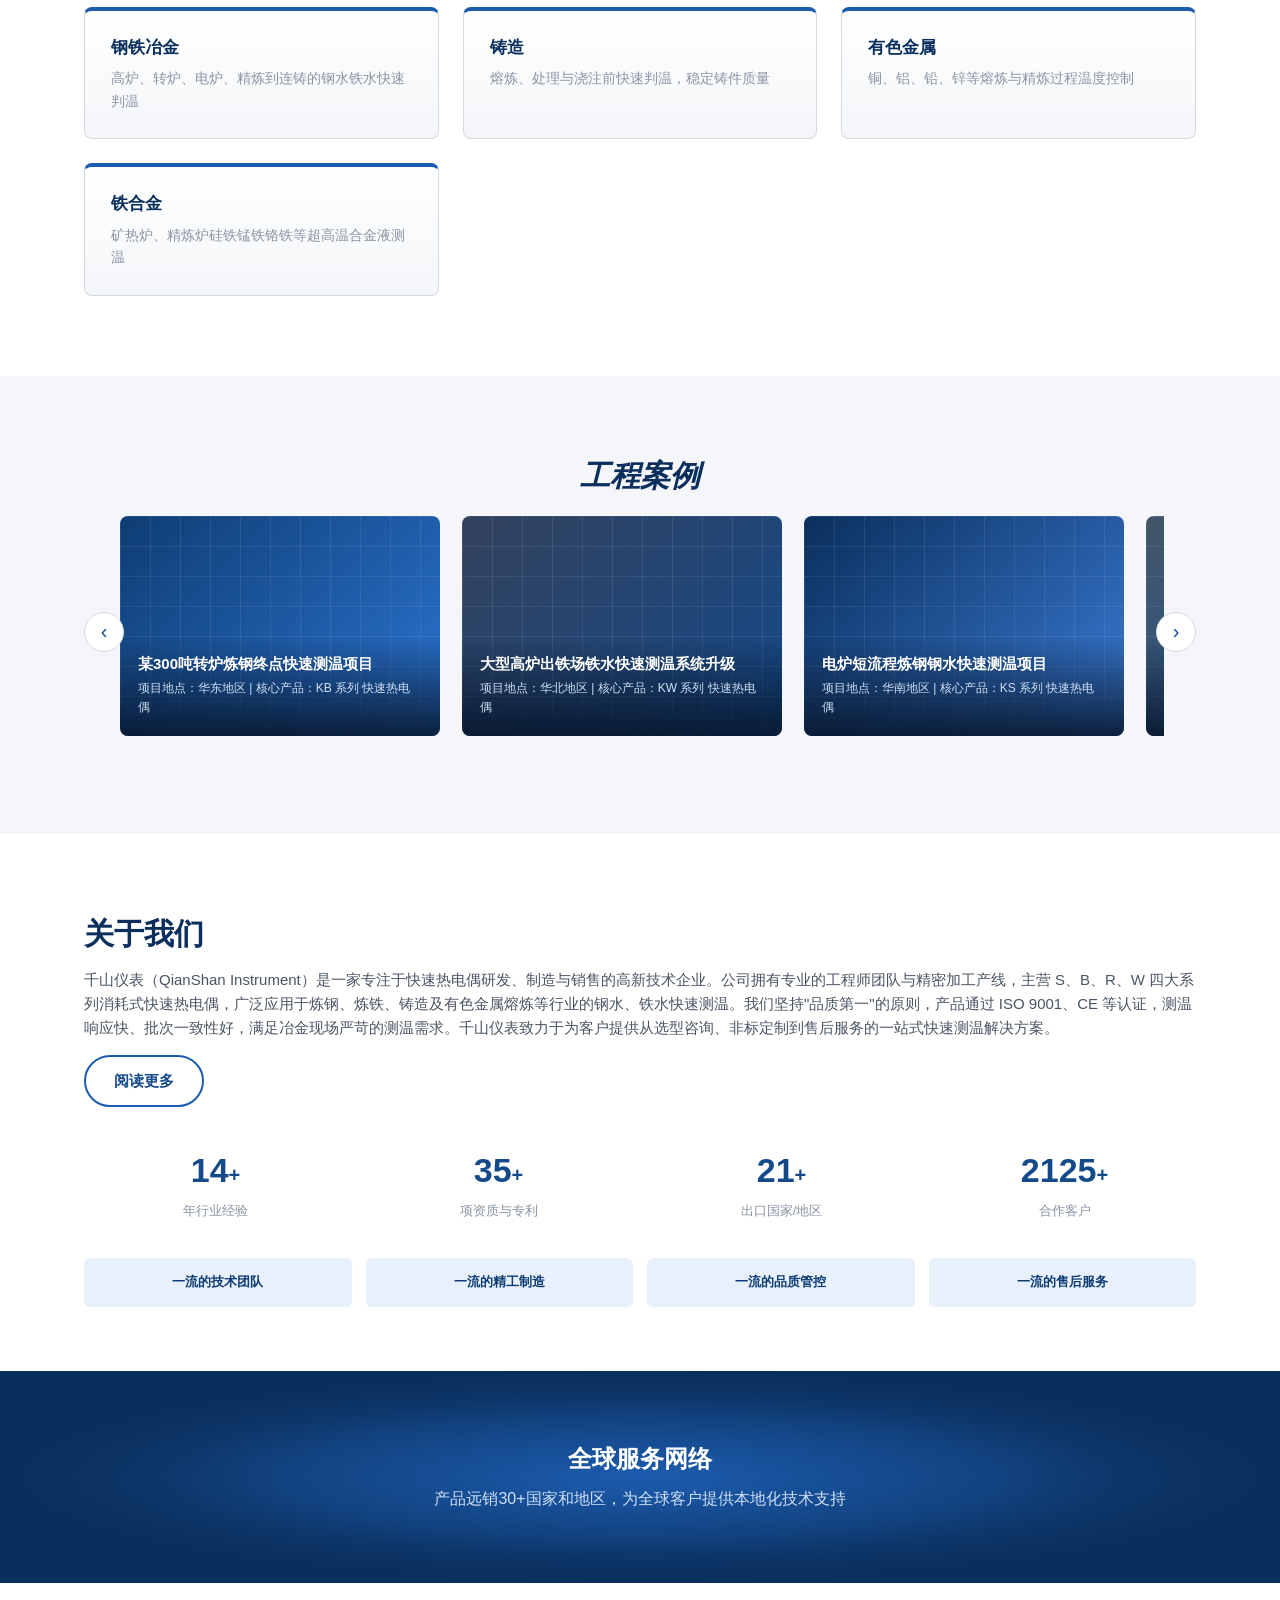
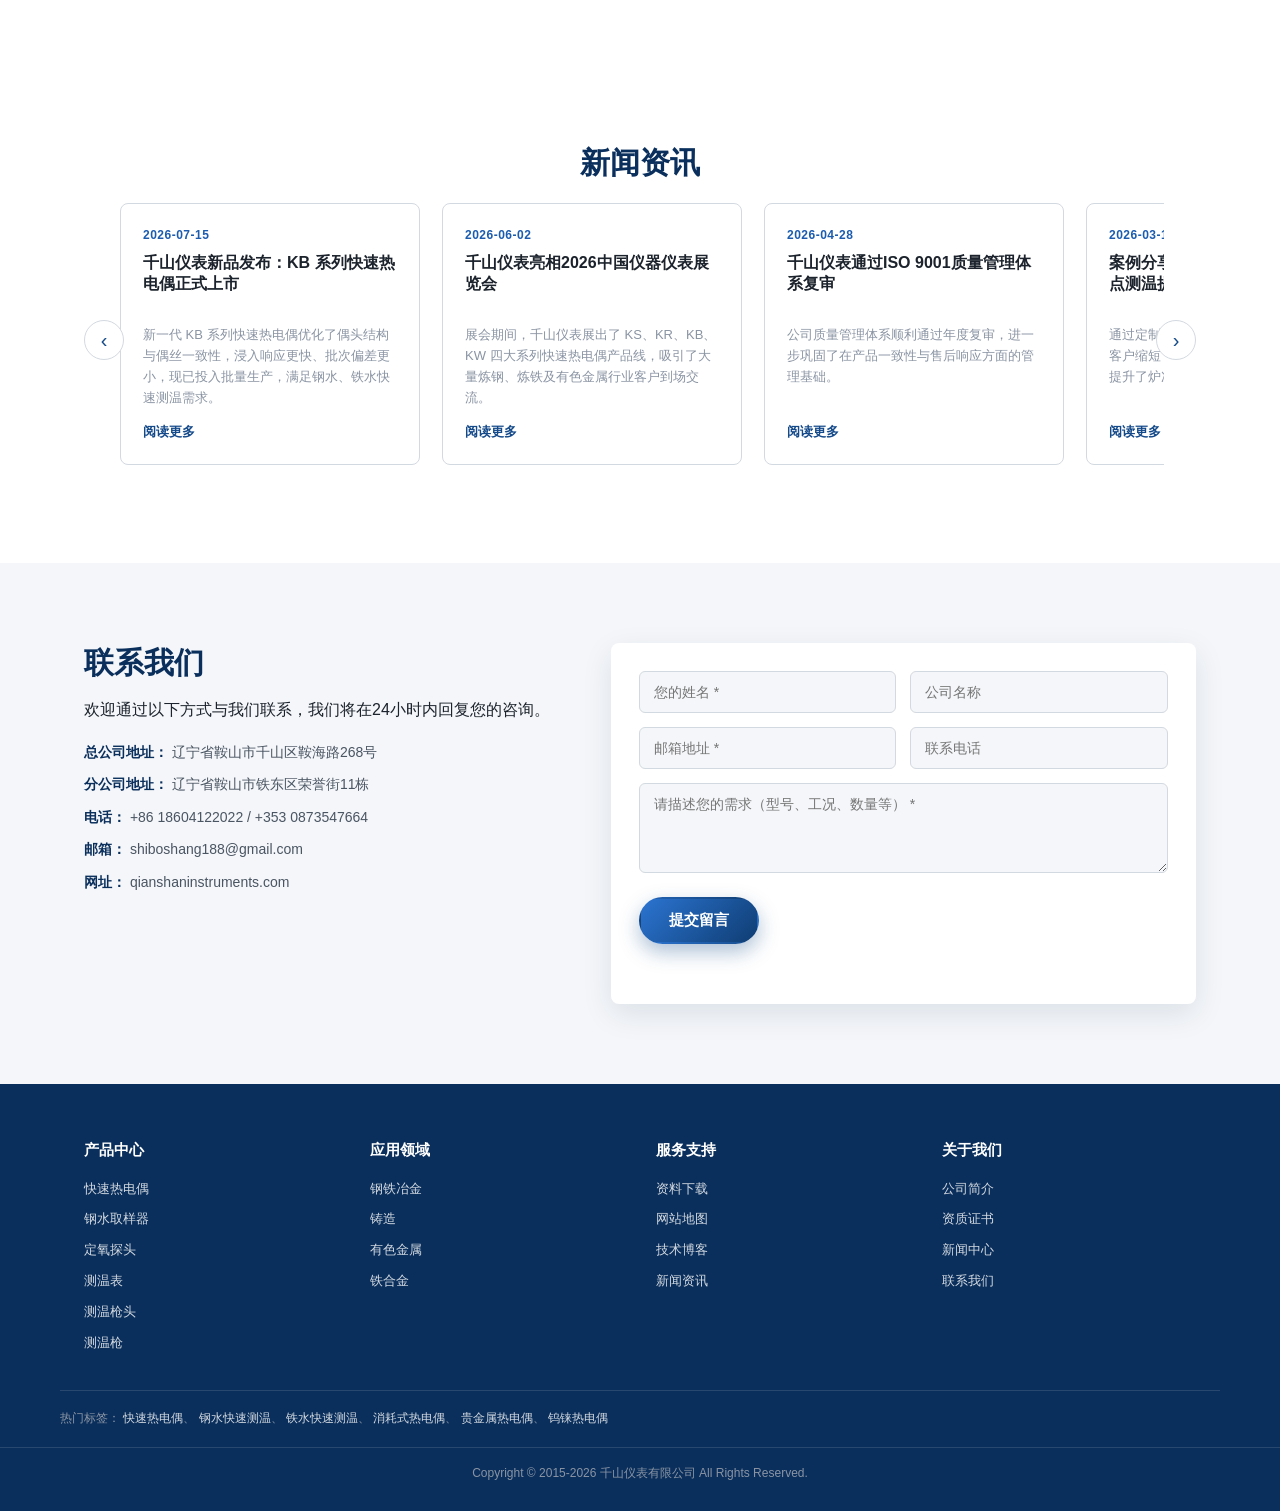
==== commit c1c44350: "Oxygen probe: high/low type variants; unify TC card subtitles - 定氧探头 section split into 高氧型定氧探头 / 低氧" ====
--- a/index.html
+++ b/index.html
@@ -149,8 +149,8 @@
               <li><a href="products.html#sampler"><span class="zh">双厚度取样器</span><span class="en">Dual-Thickness Sampler</span></a></li>
             </ul>
             <ul class="mega-sublist" data-panel="oxygen">
-              <li><a href="products.html#oxygen"><span class="zh">测温定氧探头</span><span class="en">Temperature-Oxygen (TSO) Probe</span></a></li>
-              <li><a href="products.html#oxygen"><span class="zh">定氧探头</span><span class="en">Oxygen Probe</span></a></li>
+              <li><a href="products.html#oxygen"><span class="zh">高氧型定氧探头</span><span class="en">High-Oxygen Type</span></a></li>
+              <li><a href="products.html#oxygen"><span class="zh">低氧型定氧探头</span><span class="en">Low-Oxygen Type</span></a></li>
             </ul>
             <ul class="mega-sublist" data-panel="indicator">
               <li><a href="products.html#indicator"><span class="zh">便携式测温表</span><span class="en">Portable Indicator</span></a></li>
--- a/css/style.css
+++ b/css/style.css
@@ -344,7 +344,22 @@
   min-height:150px;display:flex;align-items:center;justify-content:center;
   text-align:center;font-size:12px;color:var(--grey-500);padding:10px;
 }
-.model-figure img{width:100%;height:auto;border-radius:6px;}
+.model-figure img{width:100%;height:auto;border-radius:6px;cursor:zoom-in;}
+.model-figure img ~ span{display:none;}
+.model-figure:has(img){border-style:solid;border-color:var(--grey-300);background:#fff;padding:0;min-height:0;}
+
+/* ===== Image lightbox ===== */
+.lightbox{
+  display:none;position:fixed;inset:0;z-index:1000;padding:40px;
+  background:rgba(10,20,40,.9);align-items:center;justify-content:center;cursor:zoom-out;
+}
+.lightbox.is-open{display:flex;}
+.lightbox img{max-width:92vw;max-height:90vh;border-radius:6px;box-shadow:0 24px 70px rgba(0,0,0,.55);}
+.lightbox-close{
+  position:absolute;top:16px;right:22px;width:42px;height:42px;border:0;border-radius:50%;
+  background:rgba(255,255,255,.16);color:#fff;font-size:26px;line-height:1;cursor:pointer;
+}
+.lightbox-close:hover{background:rgba(255,255,255,.3);}
 .model-text p{margin:0;font-size:13.5px;color:var(--grey-700);line-height:1.7;}
 .model-spec{margin:0;font-size:13px;color:var(--grey-700);}
 .model-spec div{
@@ -385,6 +400,7 @@
   font-size:12px;color:var(--grey-500);padding:10px;
 }
 .engineer-photo img{width:100%;height:auto;border-radius:6px;}
+.engineer-photo img ~ span{display:none;}
 .engineer-info h3{font-size:20px;color:var(--blue-900);margin-bottom:4px;}
 .engineer-title{font-size:13px;color:var(--blue-700);font-weight:600;margin:0 0 12px;}
 .engineer-info > p{font-size:14px;color:var(--grey-700);line-height:1.75;}
